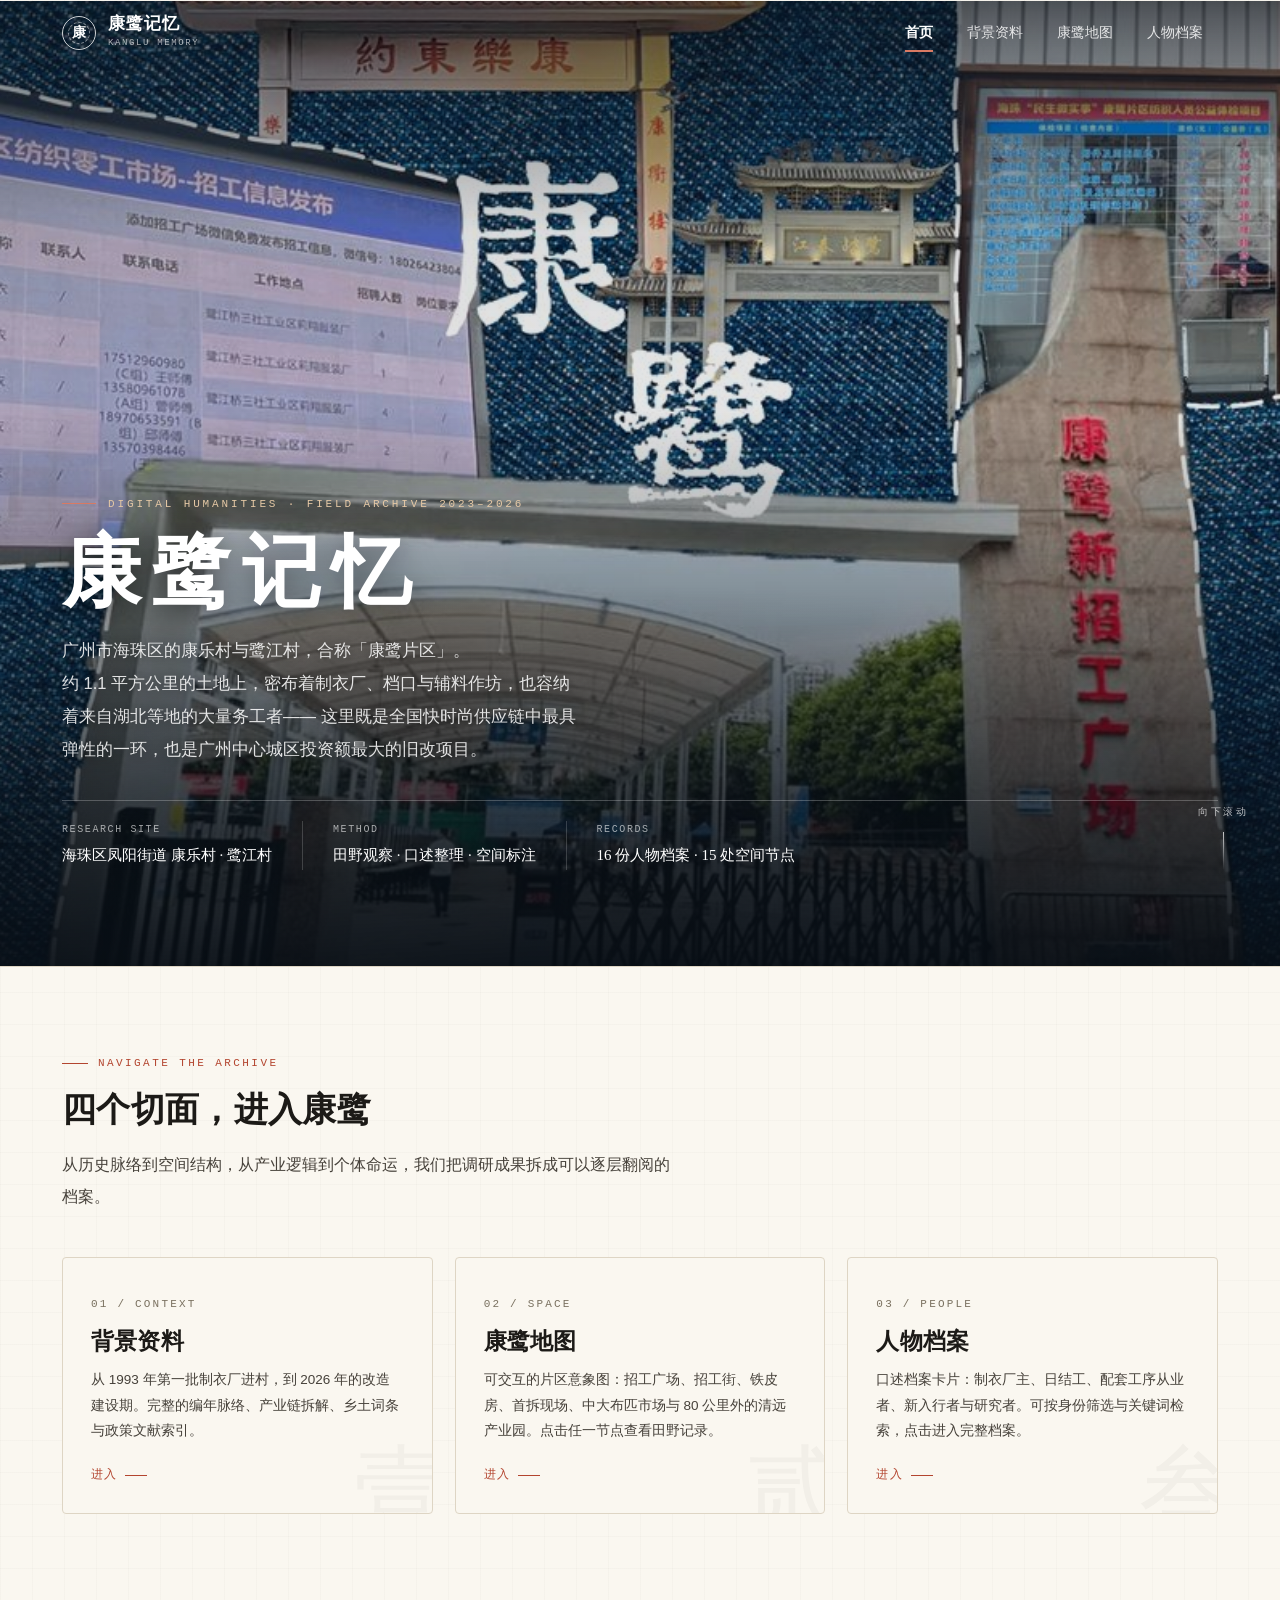
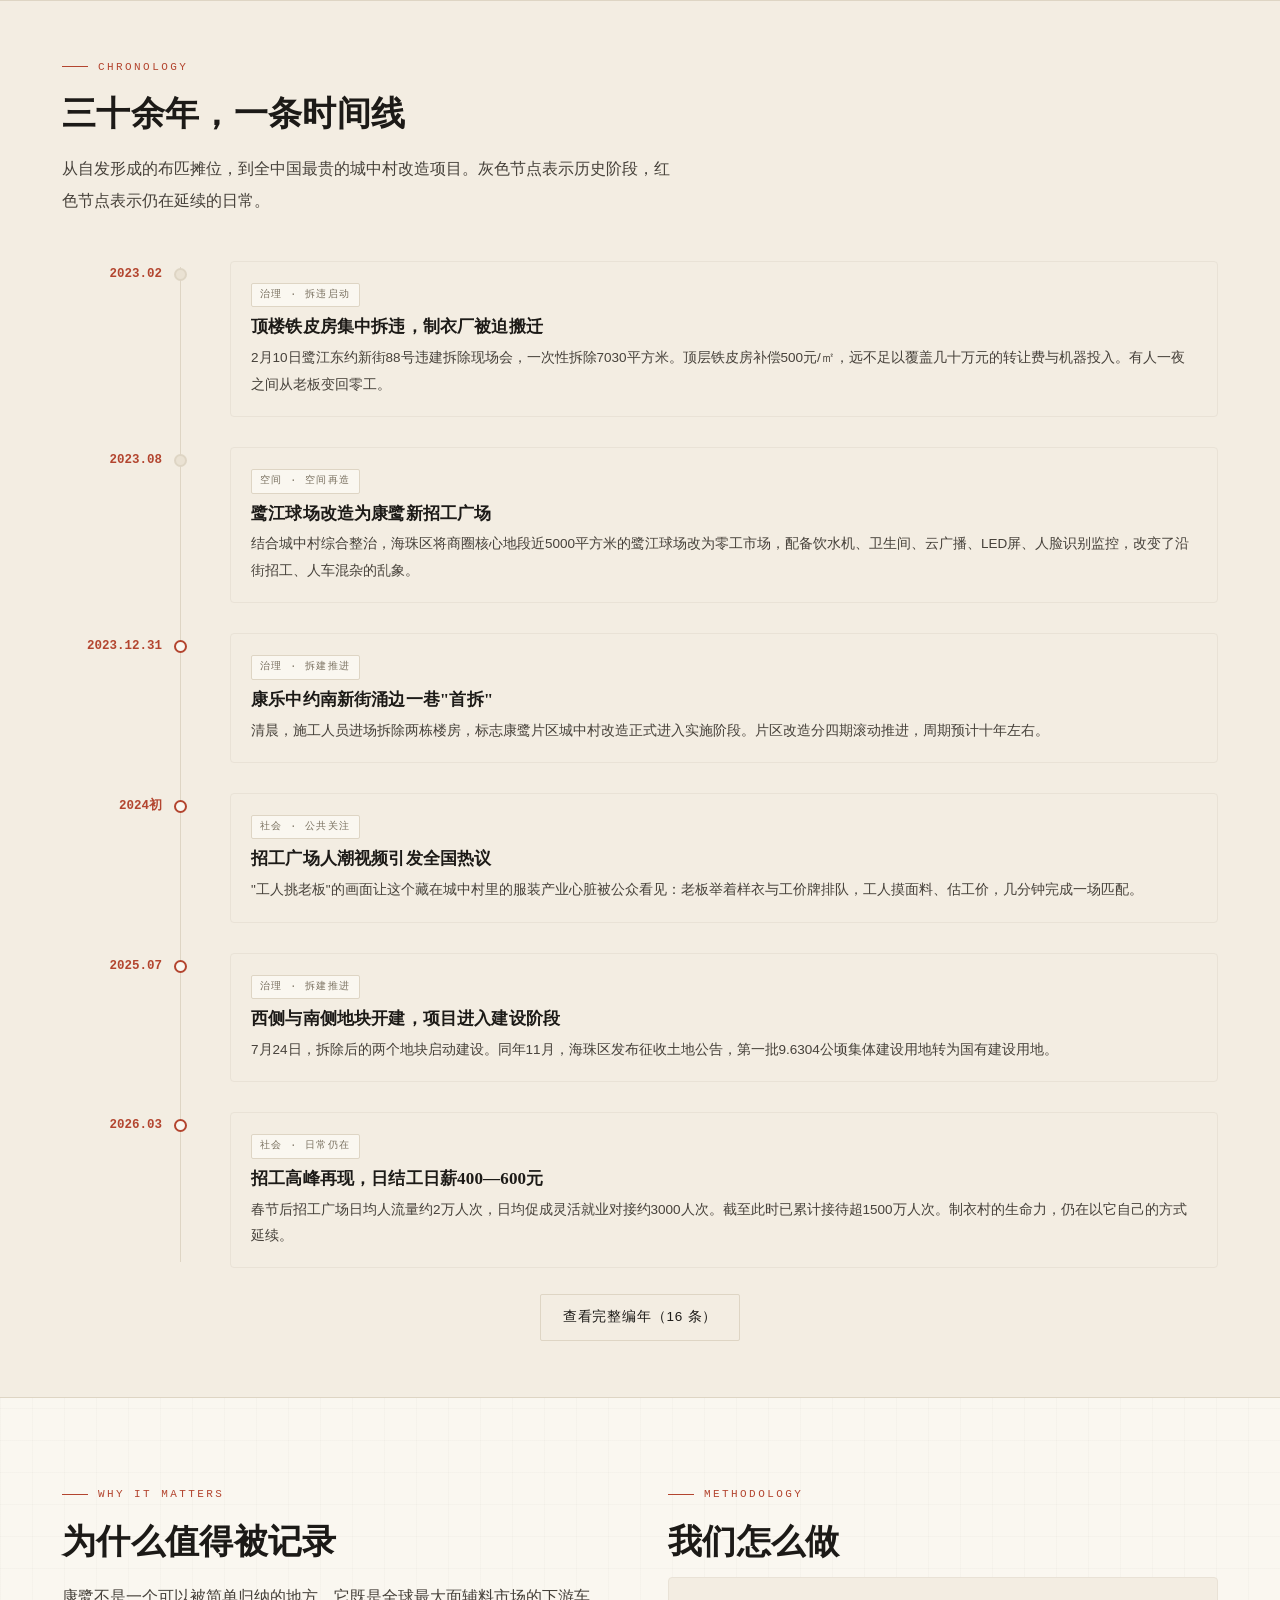
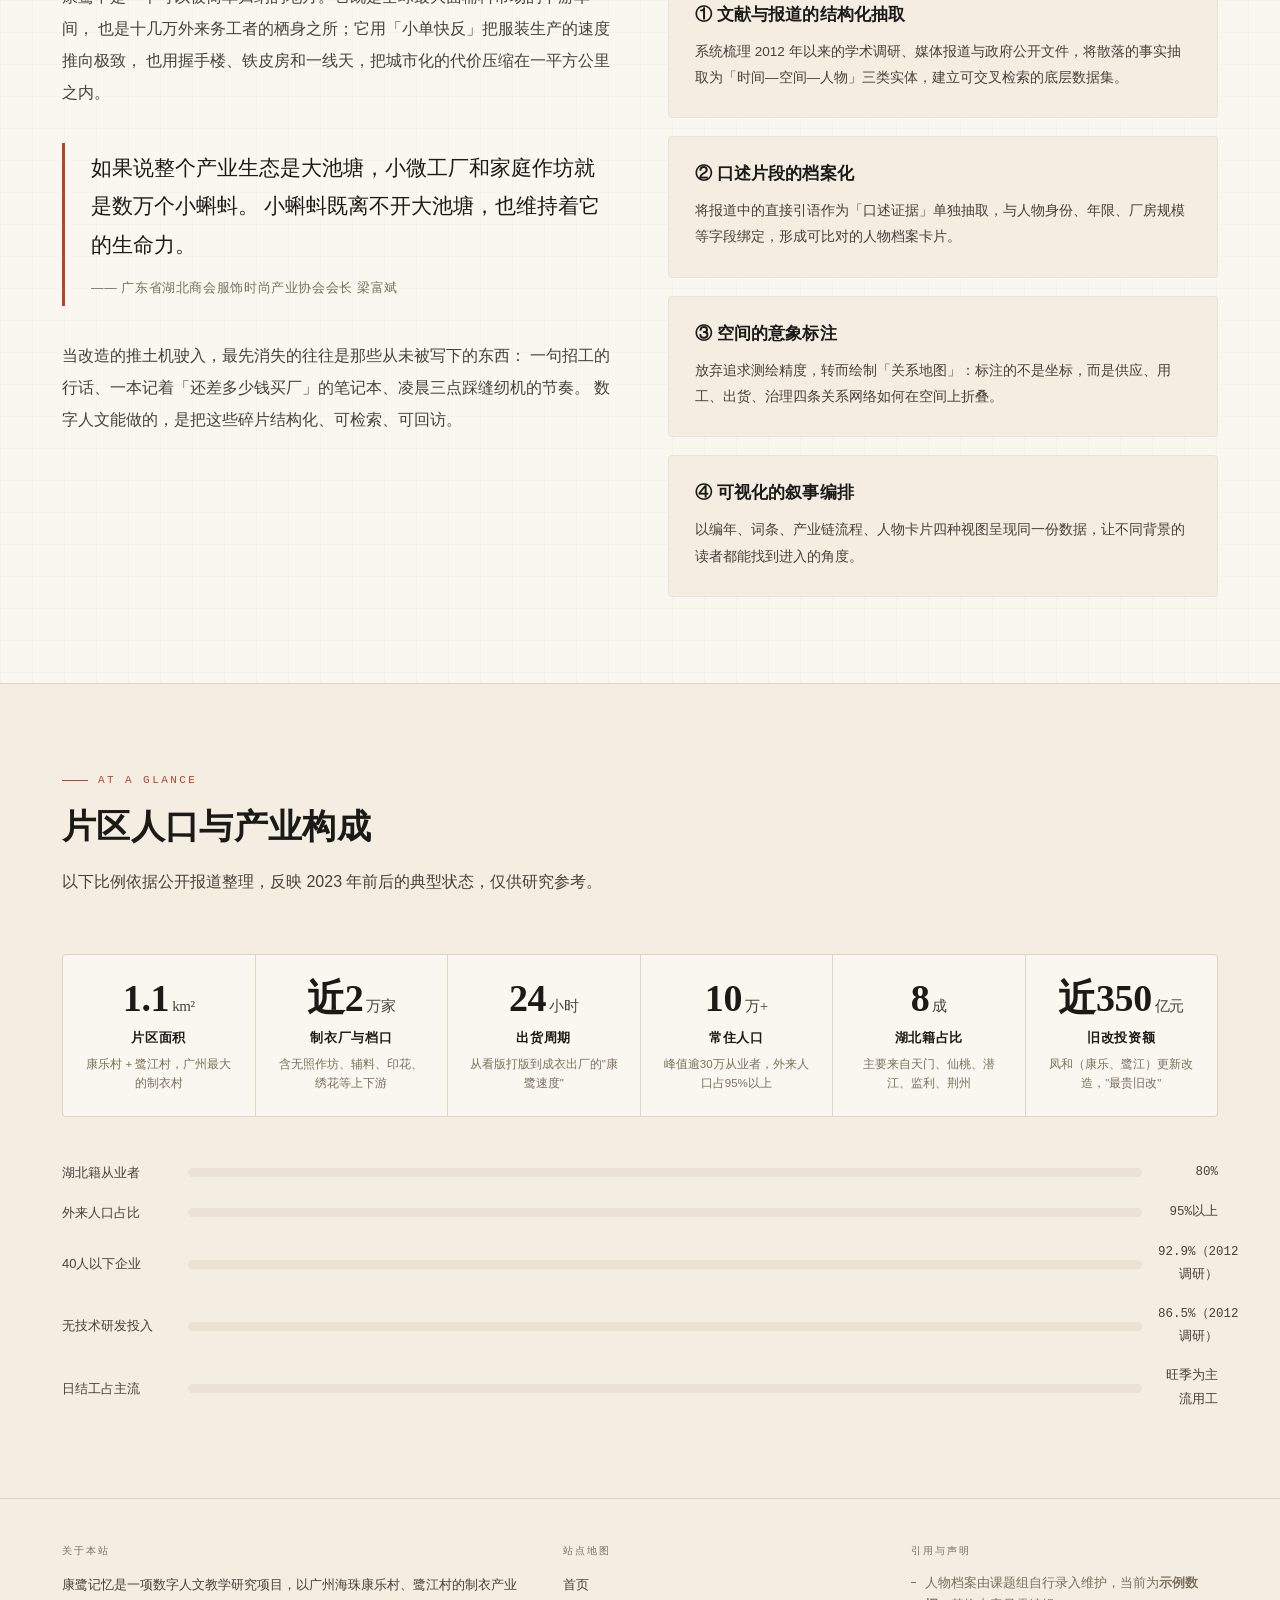
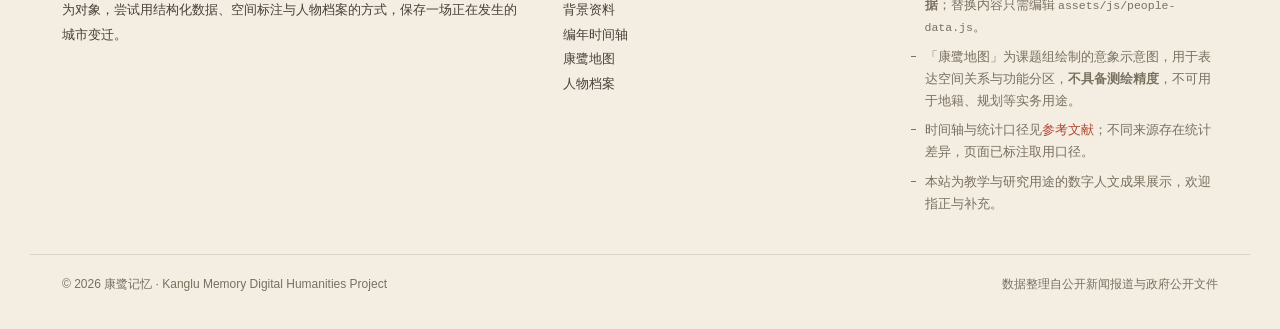
==== kanglu-dh/index.html @ 60e03ee0 "M0–M1 封面：地基改造 + 全屏实景封面 【地基】 - 新建 kanglu-dh/assets/img/：封面图两档（2560×1440 / 1280×720），4.4MB → 1.0MB / 0" ====
<!DOCTYPE html>
<html lang="zh-CN">
<head>
<meta charset="UTF-8">
<meta name="viewport" content="width=device-width, initial-scale=1">
<title>康鹭记忆 · 广州康鹭制衣村数字人文调研</title>
<meta name="description" content="康鹭记忆：以数字人文方法记录广州海珠康乐村、鹭江村制衣产业的空间、产业与人物档案。">
<link rel="stylesheet" href="assets/css/style.css">
</head>
<body data-page="home">

<!-- ============ 顶栏 ============ -->
<header class="site-head">
  <div class="head-inner">
    <a class="brand" href="index.html">
      <span class="brand-mark"><span>康</span></span>
      <span class="brand-txt">
        <b>康鹭记忆</b>
        <i>KANGLU MEMORY</i>
      </span>
    </a>
    <button class="nav-toggle" aria-label="菜单"><i></i></button>
    <nav class="nav">
      <a href="index.html" data-nav="home">首页</a>
      <a href="background.html" data-nav="background">背景资料</a>
      <a href="map.html" data-nav="map">康鹭地图</a>
      <a href="people.html" data-nav="people">人物档案</a>
    </nav>
  </div>
</header>

<!-- ============ 封面 ============ -->
<section class="cover" id="cover">
  <div class="cover-media">
    <img class="cover-img"
         src="assets/img/cover.jpg"
         srcset="assets/img/cover-sm.jpg 1280w, assets/img/cover.jpg 2560w"
         sizes="100vw" width="2560" height="1440"
         fetchpriority="high" decoding="async"
         alt="康鹭片区实景拼贴：康乐鹭江牌坊、海珠区纺织零工市场招工信息发布栏、康鹭新招工广场与益诊坊">
  </div>
  <div class="cover-veil" aria-hidden="true"></div>

  <div class="cover-inner">
    <div class="wrap">
      <p class="cover-eyebrow anim a1">Digital Humanities · Field Archive 2023–2026</p>
      <h1 class="cover-title anim a2">康鹭记忆</h1>
      <p class="cover-sub anim a3">
        广州市海珠区的康乐村与鹭江村，合称「康鹭片区」。<br>
        约 1.1 平方公里的土地上，密布着制衣厂、档口与辅料作坊，也容纳着来自湖北等地的大量务工者——
        这里既是全国快时尚供应链中最具弹性的一环，也是广州中心城区投资额最大的旧改项目。
      </p>
      <dl class="hero-meta cover-meta anim a4">
        <div><dt>Research Site</dt><dd>海珠区凤阳街道 康乐村 · 鹭江村</dd></div>
        <div><dt>Method</dt><dd>田野观察 · 口述整理 · 空间标注</dd></div>
        <div><dt>Records</dt><dd><span id="recPeople">—</span> 份人物档案 · <span id="recPoi">—</span> 处空间节点</dd></div>
      </dl>
    </div>
  </div>

  <a class="cover-hint anim a4" href="#entries"><span>向下滚动</span><i></i></a>
</section>

<!-- ============ 板块入口 ============ -->
<section id="entries">
  <div class="wrap">
    <div class="sec-head reveal">
      <p class="eyebrow">Navigate the Archive</p>
      <h2 class="h-sec">四个切面，进入康鹭</h2>
      <p class="lead">从历史脉络到空间结构，从产业逻辑到个体命运，我们把调研成果拆成可以逐层翻阅的档案。</p>
    </div>

    <div class="entries">
      <a class="entry reveal" href="background.html">
        <span class="bgmark">壹</span>
        <span class="idx">01 / CONTEXT</span>
        <h3>背景资料</h3>
        <p>从 1993 年第一批制衣厂进村，到 2026 年的改造建设期。完整的编年脉络、产业链拆解、乡土词条与政策文献索引。</p>
        <span class="arrow">进入</span>
      </a>
      <a class="entry reveal" href="map.html">
        <span class="bgmark">贰</span>
        <span class="idx">02 / SPACE</span>
        <h3>康鹭地图</h3>
        <p>可交互的片区意象图：招工广场、招工街、铁皮房、首拆现场、中大布匹市场与 80 公里外的清远产业园。点击任一节点查看田野记录。</p>
        <span class="arrow">进入</span>
      </a>
      <a class="entry reveal" href="people.html">
        <span class="bgmark">叁</span>
        <span class="idx">03 / PEOPLE</span>
        <h3>人物档案</h3>
        <p>口述档案卡片：制衣厂主、日结工、配套工序从业者、新入行者与研究者。可按身份筛选与关键词检索，点击进入完整档案。</p>
        <span class="arrow">进入</span>
      </a>
    </div>
  </div>
</section>

<!-- ============ 时间轴预览 ============ -->
<section class="tight" style="background:var(--paper-2);border-top:1px solid var(--line);border-bottom:1px solid var(--line)">
  <div class="wrap">
    <div class="sec-head reveal">
      <p class="eyebrow">Chronology</p>
      <h2 class="h-sec">三十余年，一条时间线</h2>
      <p class="lead">从自发形成的布匹摊位，到全中国最贵的城中村改造项目。灰色节点表示历史阶段，红色节点表示仍在延续的日常。</p>
    </div>
    <ul class="tl" id="tlPreview"></ul>
    <div class="tl-more"><a class="btn ghost" href="background.html#chronicle">查看完整编年（16 条）</a></div>
  </div>
</section>

<!-- ============ 引言 ============ -->
<section>
  <div class="wrap">
    <div class="two-col">
      <div class="reveal">
        <p class="eyebrow">Why It Matters</p>
        <h2 class="h-sec">为什么值得被记录</h2>
        <p class="lead">
          康鹭不是一个可以被简单归纳的地方。它既是全球最大面辅料市场的下游车间，
          也是十几万外来务工者的栖身之所；它用「小单快反」把服装生产的速度推向极致，
          也用握手楼、铁皮房和一线天，把城市化的代价压缩在一平方公里之内。
        </p>
        <blockquote class="pull">
          如果说整个产业生态是大池塘，小微工厂和家庭作坊就是数万个小蝌蚪。
          小蝌蚪既离不开大池塘，也维持着它的生命力。
          <cite>—— 广东省湖北商会服饰时尚产业协会会长 梁富斌</cite>
        </blockquote>
        <p class="lead">
          当改造的推土机驶入，最先消失的往往是那些从未被写下的东西：
          一句招工的行话、一本记着「还差多少钱买厂」的笔记本、凌晨三点踩缝纫机的节奏。
          数字人文能做的，是把这些碎片结构化、可检索、可回访。
        </p>
      </div>

      <div class="reveal">
        <p class="eyebrow">Methodology</p>
        <h2 class="h-sec">我们怎么做</h2>
        <div class="card" style="margin-bottom:18px">
          <h4>① 文献与报道的结构化抽取</h4>
          <p>系统梳理 2012 年以来的学术调研、媒体报道与政府公开文件，将散落的事实抽取为「时间—空间—人物」三类实体，建立可交叉检索的底层数据集。</p>
        </div>
        <div class="card" style="margin-bottom:18px">
          <h4>② 口述片段的档案化</h4>
          <p>将报道中的直接引语作为「口述证据」单独抽取，与人物身份、年限、厂房规模等字段绑定，形成可比对的人物档案卡片。</p>
        </div>
        <div class="card" style="margin-bottom:18px">
          <h4>③ 空间的意象标注</h4>
          <p>放弃追求测绘精度，转而绘制「关系地图」：标注的不是坐标，而是供应、用工、出货、治理四条关系网络如何在空间上折叠。</p>
        </div>
        <div class="card">
          <h4>④ 可视化的叙事编排</h4>
          <p>以编年、词条、产业链流程、人物卡片四种视图呈现同一份数据，让不同背景的读者都能找到进入的角度。</p>
        </div>
      </div>
    </div>
  </div>
</section>

<!-- ============ 数字概览 ============ -->
<section style="background:var(--paper-2);border-top:1px solid var(--line)">
  <div class="wrap">
    <div class="sec-head reveal">
      <p class="eyebrow">At a Glance</p>
      <h2 class="h-sec">片区人口与产业构成</h2>
      <p class="lead">以下比例依据公开报道整理，反映 2023 年前后的典型状态，仅供研究参考。</p>
    </div>
    <div class="stats" id="stats"></div>
    <div class="bars" id="bars"></div>
  </div>
</section>

<!-- ============ 页脚 ============ -->
<footer class="site-foot">
  <div class="wrap foot-grid">
    <div>
      <h5>关于本站</h5>
      <p>康鹭记忆是一项数字人文教学研究项目，以广州海珠康乐村、鹭江村的制衣产业为对象，尝试用结构化数据、空间标注与人物档案的方式，保存一场正在发生的城市变迁。</p>
    </div>
    <div>
      <h5>站点地图</h5>
      <ul>
        <li><a href="index.html">首页</a></li>
        <li><a href="background.html">背景资料</a></li>
        <li><a href="background.html#chronicle">编年时间轴</a></li>
        <li><a href="map.html">康鹭地图</a></li>
        <li><a href="people.html">人物档案</a></li>
      </ul>
    </div>
    <div>
      <h5>引用与声明</h5>
      <ul class="foot-notes">
        <li>人物档案由课题组自行录入维护，当前为<b>示例数据</b>；替换内容只需编辑 <code>assets/js/people-data.js</code>。</li>
        <li>「康鹭地图」为课题组绘制的意象示意图，用于表达空间关系与功能分区，<b>不具备测绘精度</b>，不可用于地籍、规划等实务用途。</li>
        <li>时间轴与统计口径见<a href="background.html#refs">参考文献</a>；不同来源存在统计差异，页面已标注取用口径。</li>
        <li>本站为教学与研究用途的数字人文成果展示，欢迎指正与补充。</li>
      </ul>
    </div>
  </div>
  <div class="foot-bot">
    <span>© 2026 康鹭记忆 · Kanglu Memory Digital Humanities Project</span>
    <span>数据整理自公开新闻报道与政府公开文件</span>
  </div>
</footer>

<script src="assets/js/data.js"></script>
<script src="assets/js/people-data.js"></script>
<script src="assets/js/main.js"></script>
<script>
  document.getElementById('recPeople').textContent = PEOPLE.length;
  document.getElementById('recPoi').textContent = POIS.length;
  renderStats('#stats');
  renderTimeline('#tlPreview', 6);

  // 人口与产业构成
  const BARS = [
    { l:'湖北籍从业者', v:80, c:'var(--red)',    t:'80%' },
    { l:'外来人口占比', v:95, c:'var(--indigo)', t:'95%以上' },
    { l:'40人以下企业', v:93, c:'var(--ochre)',  t:'92.9%（2012调研）' },
    { l:'无技术研发投入', v:87, c:'var(--plum)', t:'86.5%（2012调研）' },
    { l:'日结工占主流', v:70, c:'var(--green)',  t:'旺季为主流用工' }
  ];
  document.getElementById('bars').innerHTML = BARS.map(b => `
    <div class="bar-row reveal">
      <span class="bl">${b.l}</span>
      <span class="bar-track"><span class="bar-fill" style="background:${b.c}" data-w="${b.v}"></span></span>
      <span class="bv">${b.t}</span>
    </div>`).join('');

  // 滚动显现 / 数字滚动 / 进度条统一由 main.js 的 DOMContentLoaded 初始化，
  // 此处只负责把数据渲染进 DOM，避免重复创建 IntersectionObserver。
</script>
</body>
</html>
---- kanglu-dh/assets/css/style.css ----
/* ============================================================
   康鹭记忆 · 样式表
   主题：浅色纸感 / 织物质感 / 数字人文档案美学
   ============================================================ */

:root{
  /* 纸与墨 */
  --paper:      #faf7f0;
  --paper-2:    #f3ede2;
  --paper-3:    #eae2d3;
  --ink:        #1c1a17;
  --ink-2:      #46413a;
  --ink-3:      #79705f;
  --line:       #ded5c4;
  --line-soft:  #e9e2d6;

  /* 主色 */
  --red:        #b3452f;   /* 朱 */
  --red-soft:   #d97a63;
  --indigo:     #2f6b7d;   /* 黛 */
  --indigo-soft:#5b96a8;
  --ochre:      #b0863b;   /* 赭 */
  --green:      #4a7a5c;
  --plum:       #7a4a6b;

  --shadow-sm: 0 1px 2px rgba(28,26,23,.05), 0 2px 8px rgba(28,26,23,.04);
  --shadow-md: 0 2px 6px rgba(28,26,23,.06), 0 12px 28px rgba(28,26,23,.07);
  --shadow-lg: 0 8px 24px rgba(28,26,23,.10), 0 32px 64px rgba(28,26,23,.12);

  --serif: "Source Han Serif SC","Noto Serif SC","Songti SC","STSong","SimSun",Georgia,serif;
  --sans:  "Source Han Sans SC","Noto Sans SC","PingFang SC","Microsoft YaHei",-apple-system,"Segoe UI",sans-serif;
  --mono:  "JetBrains Mono","SFMono-Regular",Consolas,"Courier New",monospace;

  --maxw: 1220px;
  --radius: 4px;
}

*,*::before,*::after{ box-sizing:border-box; }
html{ scroll-behavior:smooth; }
body{
  margin:0;
  background:var(--paper);
  color:var(--ink);
  font-family:var(--sans);
  font-size:15px;
  line-height:1.85;
  -webkit-font-smoothing:antialiased;
  /* 纸纹：极淡的网格 */
  background-image:
    linear-gradient(rgba(28,26,23,.018) 1px, transparent 1px),
    linear-gradient(90deg, rgba(28,26,23,.018) 1px, transparent 1px);
  background-size:32px 32px;
}
img{ max-width:100%; display:block; }
a{ color:inherit; text-decoration:none; }
button{ font-family:inherit; cursor:pointer; }

::selection{ background:var(--red); color:#fff; }

/* 滚动条 */
::-webkit-scrollbar{ width:10px; height:10px; }
::-webkit-scrollbar-track{ background:var(--paper-2); }
::-webkit-scrollbar-thumb{ background:#cfc5b1; border-radius:5px; border:2px solid var(--paper-2); }
::-webkit-scrollbar-thumb:hover{ background:#b6a993; }

/* ---------- 通用排版 ---------- */
.wrap{ max-width:var(--maxw); margin:0 auto; padding:0 32px; }
.eyebrow{
  font-family:var(--mono); font-size:11px; letter-spacing:.22em; text-transform:uppercase;
  color:var(--red); display:flex; align-items:center; gap:10px; margin:0 0 14px;
}
.eyebrow::before{ content:""; width:26px; height:1px; background:var(--red); }
h1,h2,h3,h4{ font-family:var(--serif); font-weight:700; margin:0; line-height:1.35; letter-spacing:.01em; }
.h-sec{ font-size:34px; margin:0 0 12px; }
.h-sub{ font-size:19px; font-family:var(--serif); color:var(--ink-2); font-weight:400; }
.lead{ font-size:16px; color:var(--ink-2); line-height:2; max-width:70ch; }
.muted{ color:var(--ink-3); }
.small{ font-size:13px; }
.mono{ font-family:var(--mono); }
.divider{ height:1px; background:var(--line); border:0; margin:0; }

section{ padding:86px 0; }
section.tight{ padding:56px 0; }
.sec-head{ margin-bottom:44px; max-width:760px; }

/* ---------- 顶栏 ---------- */
.site-head{
  position:sticky; top:0; z-index:100;
  background:rgba(250,247,240,.86);
  backdrop-filter:saturate(160%) blur(10px);
  border-bottom:1px solid var(--line);
}
.head-inner{
  max-width:var(--maxw); margin:0 auto; padding:0 32px;
  height:66px; display:flex; align-items:center; gap:26px;
}
.brand{ display:flex; align-items:center; gap:12px; flex-shrink:0; }
.brand-mark{
  width:34px; height:34px; flex-shrink:0;
  border:1.5px solid var(--ink); border-radius:50%;
  display:grid; place-items:center; position:relative;
  background:var(--paper);
}
.brand-mark::before{
  content:""; position:absolute; inset:5px; border-radius:50%;
  border:1px dashed var(--red);
}
.brand-mark span{ font-family:var(--serif); font-size:14px; font-weight:700; color:var(--red); }
.brand-txt b{ display:block; font-family:var(--serif); font-size:17px; letter-spacing:.06em; line-height:1.2; }
.brand-txt i{ display:block; font-style:normal; font-family:var(--mono); font-size:9px; letter-spacing:.18em; color:var(--ink-3); }

.nav{ display:flex; gap:4px; margin-left:auto; }
.nav a{
  padding:8px 15px; font-size:14px; color:var(--ink-2); border-radius:3px;
  position:relative; transition:.18s; white-space:nowrap;
}
.nav a:hover{ color:var(--ink); background:var(--paper-2); }
.nav a.on{ color:var(--red); font-weight:600; }
.nav a.on::after{
  content:""; position:absolute; left:15px; right:15px; bottom:2px; height:2px; background:var(--red);
}
.nav-toggle{ display:none; margin-left:auto; }

/* ---------- Hero ---------- */
.hero{
  position:relative; overflow:hidden;
  padding:96px 0 80px;
  border-bottom:1px solid var(--line);
  background:
    radial-gradient(1200px 420px at 78% -8%, rgba(179,69,47,.07), transparent 62%),
    radial-gradient(900px 400px at 12% 106%, rgba(47,107,125,.07), transparent 60%);
}
/* 缝纫线装饰 */
.hero::after{
  content:""; position:absolute; inset:0; pointer-events:none; opacity:.5;
  background-image:repeating-linear-gradient(45deg, transparent 0 13px, rgba(28,26,23,.035) 13px 14px);
}
.hero-grid{ display:grid; grid-template-columns:1.25fr .95fr; gap:64px; align-items:start; position:relative; z-index:2; }
.hero h1{
  font-size:60px; letter-spacing:.04em; line-height:1.15; margin:6px 0 22px;
}
.hero h1 em{ font-style:normal; color:var(--red); }
.hero .lead{ font-size:16.5px; }
.hero-meta{
  display:flex; flex-wrap:wrap; gap:0; margin:34px 0 0; border-top:1px solid var(--line); padding-top:20px;
}
.hero-meta div{ padding-right:30px; margin-right:30px; border-right:1px solid var(--line); }
.hero-meta div:last-child{ border:0; margin:0; padding:0; }
.hero-meta dt{ font-family:var(--mono); font-size:10px; letter-spacing:.16em; color:var(--ink-3); text-transform:uppercase; }
.hero-meta dd{ margin:3px 0 0; font-family:var(--serif); font-size:15px; }

.hero-card{
  background:var(--paper); border:1px solid var(--line); border-radius:var(--radius);
  padding:26px 26px 22px; box-shadow:var(--shadow-md); position:relative;
}
.hero-card::before{
  content:""; position:absolute; top:-1px; left:26px; right:26px; height:3px;
  background:linear-gradient(90deg,var(--red),var(--ochre),var(--indigo));
}
.hero-card h4{ font-size:15px; margin-bottom:14px; letter-spacing:.06em; }
.hero-card ol{ margin:0; padding-left:0; list-style:none; counter-reset:c; }
.hero-card li{
  counter-increment:c; position:relative; padding:11px 0 11px 34px;
  border-top:1px dashed var(--line); font-size:13.5px; color:var(--ink-2); line-height:1.75;
}
.hero-card li:first-child{ border-top:0; }
.hero-card li::before{
  content:counter(c,decimal-leading-zero); position:absolute; left:0; top:12px;
  font-family:var(--mono); font-size:11px; color:var(--red); font-weight:600;
}

/* ---------- 统计数字 ---------- */
.stats{
  display:grid; grid-template-columns:repeat(6,1fr); gap:1px;
  background:var(--line); border:1px solid var(--line); border-radius:var(--radius); overflow:hidden;
  margin-top:56px;
}
.stat{ background:var(--paper); padding:24px 18px; text-align:center; transition:.25s; }
.stat:hover{ background:var(--paper-2); }
.stat .v{ font-family:var(--serif); font-size:38px; line-height:1; font-weight:700; letter-spacing:-.01em; }
.stat .v .u{ font-size:15px; margin-left:3px; color:var(--ink-2); font-weight:400; }
.stat .l{ margin-top:9px; font-size:13px; font-weight:600; letter-spacing:.05em; }
.stat .d{ margin-top:5px; font-size:11.5px; color:var(--ink-3); line-height:1.6; }

/* ---------- 板块入口 ---------- */
.entries{ display:grid; grid-template-columns:repeat(3,1fr); gap:22px; }
.entry{
  display:block; background:var(--paper); border:1px solid var(--line); border-radius:var(--radius);
  padding:30px 28px 26px; position:relative; overflow:hidden; transition:.28s;
}
.entry:hover{ transform:translateY(-4px); box-shadow:var(--shadow-md); border-color:#c9bda6; }
.entry .idx{ font-family:var(--mono); font-size:11px; letter-spacing:.2em; color:var(--ink-3); }
.entry h3{ font-size:23px; margin:10px 0 10px; }
.entry p{ margin:0; font-size:13.5px; color:var(--ink-2); line-height:1.9; }
.entry .arrow{
  margin-top:20px; font-family:var(--mono); font-size:12px; color:var(--red);
  display:inline-flex; align-items:center; gap:8px; letter-spacing:.1em;
}
.entry .arrow::after{ content:""; width:22px; height:1px; background:var(--red); transition:.28s; }
.entry:hover .arrow::after{ width:44px; }
.entry .bgmark{
  position:absolute; right:-18px; bottom:-26px; font-family:var(--serif); font-size:96px;
  color:rgba(28,26,23,.035); line-height:1; pointer-events:none;
}

/* ---------- 时间轴 ---------- */
.tl{ position:relative; padding-left:0; margin:0; list-style:none; }
.tl::before{ content:""; position:absolute; left:118px; top:6px; bottom:6px; width:1px; background:var(--line); }
.tl-item{ position:relative; padding:0 0 30px 168px; }
.tl-item:last-child{ padding-bottom:0; }
.tl-year{
  position:absolute; left:0; top:0; width:100px; text-align:right;
  font-family:var(--mono); font-size:12.5px; color:var(--red); font-weight:600; padding-top:2px;
}
.tl-dot{
  position:absolute; left:112px; top:7px; width:13px; height:13px; border-radius:50%;
  background:var(--paper); border:2px solid var(--red); z-index:2;
}
.tl-item.ghost .tl-dot{ border-color:var(--line); background:var(--paper-3); }
.tl-body{ background:var(--paper-2); border:1px solid var(--line-soft); border-radius:var(--radius); padding:16px 20px 18px; }
.tl-body h4{ font-size:17px; margin-bottom:6px; }
.tl-body p{ margin:0; font-size:13.5px; color:var(--ink-2); line-height:1.95; }
.tl-tag{
  display:inline-block; margin-bottom:9px; font-family:var(--mono); font-size:10px; letter-spacing:.14em;
  padding:2px 8px; border:1px solid var(--line); border-radius:2px; color:var(--ink-3); background:var(--paper);
}
.tl-more{ margin-top:26px; text-align:center; }

/* ---------- 按钮 ---------- */
.btn{
  display:inline-flex; align-items:center; gap:9px; padding:10px 22px;
  border:1px solid var(--ink); background:var(--ink); color:var(--paper);
  font-size:13.5px; letter-spacing:.06em; border-radius:2px; transition:.2s;
}
.btn:hover{ background:var(--red); border-color:var(--red); }
.btn.ghost{ background:transparent; color:var(--ink); border-color:var(--line); }
.btn.ghost:hover{ background:var(--paper-2); color:var(--ink); border-color:var(--ink-2); }

/* ---------- 引言块 ---------- */
.pull{
  border-left:3px solid var(--red); padding:6px 0 6px 26px; margin:34px 0;
  font-family:var(--serif); font-size:21px; line-height:1.85; color:var(--ink);
}
.pull cite{ display:block; margin-top:12px; font-family:var(--sans); font-size:12.5px; font-style:normal; color:var(--ink-3); letter-spacing:.05em; }

/* ---------- 页脚 ---------- */
.site-foot{ border-top:1px solid var(--line); background:var(--paper-2); padding:44px 0 34px; margin-top:0; }
.foot-grid{ display:grid; grid-template-columns:1.5fr 1fr 1fr; gap:40px; }
.foot-grid h5{ font-family:var(--mono); font-size:10px; letter-spacing:.2em; color:var(--ink-3); text-transform:uppercase; margin:0 0 12px; font-weight:500; }
.foot-grid p,.foot-grid li{ font-size:13px; color:var(--ink-2); line-height:1.9; margin:0; }
.foot-grid ul{ list-style:none; padding:0; margin:0; }
.foot-bot{
  max-width:var(--maxw); margin:30px auto 0; padding:18px 32px 0; border-top:1px solid var(--line);
  display:flex; justify-content:space-between; gap:20px; flex-wrap:wrap;
  font-size:12px; color:var(--ink-3);
}

/* ============================================================
   背景资料页
   ============================================================ */
.page-banner{
  padding:64px 0 52px; border-bottom:1px solid var(--line);
  background:
    radial-gradient(700px 300px at 85% 0%, rgba(47,107,125,.08), transparent 60%),
    radial-gradient(600px 260px at 6% 100%, rgba(179,69,47,.06), transparent 60%);
}
.page-banner h1{ font-size:46px; margin:8px 0 14px; letter-spacing:.03em; }
.crumb{ font-family:var(--mono); font-size:11px; letter-spacing:.16em; color:var(--ink-3); }
.crumb a:hover{ color:var(--red); }

.two-col{ display:grid; grid-template-columns:1fr 1fr; gap:56px; align-items:start; }
.three-col{ display:grid; grid-template-columns:repeat(3,1fr); gap:24px; }

.card{ background:var(--paper-2); border:1px solid var(--line-soft); border-radius:var(--radius); padding:26px; }
.card h4{ font-size:17px; margin-bottom:12px; }
.card p{ margin:0 0 10px; font-size:13.5px; color:var(--ink-2); line-height:1.95; }
.card p:last-child{ margin-bottom:0; }

/* 产业链 */
.chain{ display:grid; grid-template-columns:repeat(6,1fr); gap:0; margin-top:8px; }
.chain-step{ position:relative; padding:0 14px; text-align:left; }
.chain-step:not(:last-child)::after{
  content:""; position:absolute; right:0; top:26px; width:14px; height:1px; background:var(--line);
  background-image:linear-gradient(90deg,var(--line) 0 5px, transparent 5px 9px, var(--line) 9px 14px);
}
.chain-ic{
  width:52px; height:52px; border:1px solid var(--line); border-radius:50%; background:var(--paper);
  display:grid; place-items:center; margin-bottom:14px;
}
.chain-ic svg{ width:24px; height:24px; stroke:var(--red); fill:none; stroke-width:1.4; }
.chain-step h5{ font-family:var(--serif); font-size:16px; margin:0 0 4px; }
.chain-time{ font-family:var(--mono); font-size:10.5px; color:var(--indigo); letter-spacing:.1em; display:block; margin-bottom:8px; }
.chain-step p{ margin:0; font-size:12.5px; color:var(--ink-2); line-height:1.85; }

/* 词条 */
.gloss{ display:grid; grid-template-columns:repeat(2,1fr); gap:1px; background:var(--line); border:1px solid var(--line); border-radius:var(--radius); overflow:hidden; }
.gloss-item{ background:var(--paper); padding:22px 24px; transition:.2s; }
.gloss-item:hover{ background:var(--paper-2); }
.gloss-item dt{ font-family:var(--serif); font-size:17px; font-weight:700; margin-bottom:8px; }
.gloss-item dt span{ display:inline-block; width:8px; height:8px; background:var(--ochre); margin-right:9px; transform:translateY(-2px); }
.gloss-item dd{ margin:0; font-size:13px; color:var(--ink-2); line-height:1.95; }

/* 数据条 */
.bars{ display:flex; flex-direction:column; gap:16px; }
.bar-row{ display:grid; grid-template-columns:110px 1fr 60px; align-items:center; gap:16px; }
.bar-row .bl{ font-size:13px; color:var(--ink-2); }
.bar-track{ height:9px; background:var(--paper-3); border-radius:5px; overflow:hidden; }
.bar-fill{ height:100%; border-radius:5px; width:0; transition:width 1.1s cubic-bezier(.2,.7,.3,1); }
.bar-row .bv{ font-family:var(--mono); font-size:12.5px; color:var(--ink-2); text-align:right; }

/* 参考文献 */
.refs{ list-style:none; padding:0; margin:0; border-top:1px solid var(--line); }
.refs li{
  display:grid; grid-template-columns:170px 1fr; gap:20px; padding:14px 0;
  border-bottom:1px solid var(--line-soft); font-size:13.5px; color:var(--ink-2);
}
.refs li b{ font-family:var(--serif); font-weight:700; color:var(--ink); }

/* ============================================================
   地图页
   ============================================================ */
.map-layout{ display:grid; grid-template-columns:1fr 340px; gap:26px; align-items:start; }
.map-stage{
  background:var(--paper-2); border:1px solid var(--line); border-radius:var(--radius);
  padding:14px; position:relative; box-shadow:var(--shadow-sm);
}
.map-stage svg{ width:100%; height:auto; display:block; background:var(--paper); border-radius:2px; }

.map-tools{ display:flex; flex-wrap:wrap; gap:8px; align-items:center; margin-bottom:14px; }
.chip{
  padding:5px 13px; font-size:12.5px; border:1px solid var(--line); border-radius:20px;
  background:var(--paper); color:var(--ink-2); transition:.18s; display:inline-flex; align-items:center; gap:7px;
}
.chip:hover{ border-color:var(--ink-3); }
.chip.on{ background:var(--ink); color:var(--paper); border-color:var(--ink); }
.chip .swatch{ width:9px; height:9px; border-radius:50%; }
.map-note{ font-family:var(--mono); font-size:10.5px; letter-spacing:.1em; color:var(--ink-3); margin-left:auto; }

/* SVG 地图元素 */
.mp-region{ cursor:pointer; transition:.25s; }
.mp-region:hover{ filter:brightness(.96); }
.mp-poi{ cursor:pointer; }
.mp-poi circle.dot{ transition:.22s; }
.mp-poi:hover circle.dot{ stroke-width:3; }
.mp-poi text{ font-family:var(--sans); font-size:12.5px; fill:var(--ink); pointer-events:none; }
.mp-poi text.sm{ font-size:10.5px; fill:var(--ink-3); }
.mp-poi.active circle.dot{ stroke-width:4; }
.mp-link{ stroke:var(--ink-3); stroke-width:1; fill:none; opacity:.5; }
.mp-link.dashed{ stroke-dasharray:5 5; opacity:.4; }
.mp-grain{ fill:rgba(28,26,23,.028); }

/* 详情面板 */
.map-panel{ background:var(--paper-2); border:1px solid var(--line); border-radius:var(--radius); padding:24px; position:sticky; top:86px; }
.map-panel .ph{ font-family:var(--mono); font-size:10px; letter-spacing:.2em; color:var(--ink-3); text-transform:uppercase; margin-bottom:12px; }
.map-panel h3{ font-size:24px; margin-bottom:4px; }
.map-panel .psum{ font-size:13.5px; color:var(--ink-2); margin:10px 0 16px; line-height:1.9; }
.map-panel .pdetail{ font-size:13.5px; color:var(--ink-2); line-height:2; }
.fact-list{ list-style:none; padding:0; margin:16px 0 0; border-top:1px solid var(--line); }
.fact-list li{ display:flex; justify-content:space-between; gap:14px; padding:9px 0; border-bottom:1px dashed var(--line); font-size:12.5px; }
.fact-list .k{ color:var(--ink-3); }
.fact-list .v{ font-weight:600; text-align:right; }

.legend{ display:flex; flex-wrap:wrap; gap:14px 22px; margin-top:14px; padding-top:14px; border-top:1px solid var(--line-soft); }
.legend span{ display:inline-flex; align-items:center; gap:7px; font-size:12px; color:var(--ink-2); }
.legend i{ width:11px; height:11px; border-radius:50%; display:inline-block; }

/* ============================================================
   人物档案页
   ============================================================ */
.filter-bar{ display:flex; flex-wrap:wrap; gap:10px; align-items:center; padding:16px 20px; background:var(--paper-2); border:1px solid var(--line); border-radius:var(--radius); margin-bottom:28px; }
.filter-bar .fl{ font-family:var(--mono); font-size:10.5px; letter-spacing:.16em; color:var(--ink-3); text-transform:uppercase; margin-right:4px; }
.search-box{ margin-left:auto; position:relative; }
.search-box input{
  border:1px solid var(--line); background:var(--paper); border-radius:2px;
  padding:8px 12px 8px 32px; font-size:13px; font-family:inherit; width:210px; color:var(--ink);
}
.search-box input:focus{ outline:none; border-color:var(--ink-3); }
.search-box svg{ position:absolute; left:10px; top:50%; transform:translateY(-50%); width:14px; height:14px; stroke:var(--ink-3); fill:none; stroke-width:1.6; }

.people-grid{ display:grid; grid-template-columns:repeat(3,1fr); gap:22px; }
.pcard{
  background:var(--paper); border:1px solid var(--line); border-radius:var(--radius);
  overflow:hidden; cursor:pointer; transition:.26s; display:flex; flex-direction:column;
  position:relative;
}
.pcard:hover{ transform:translateY(-5px); box-shadow:var(--shadow-md); border-color:#c9bda6; }
.pcard .top{ display:flex; gap:16px; padding:22px 22px 0; }
.avatar{
  width:60px; height:60px; flex-shrink:0; border-radius:50%; display:grid; place-items:center;
  font-family:var(--serif); font-size:24px; color:#fff; position:relative;
}
.avatar::after{
  content:""; position:absolute; inset:-5px; border-radius:50%; border:1px dashed currentColor; opacity:.35;
}
.pcard .who{ min-width:0; }
.pcard .who h3{ font-size:20px; margin:2px 0 6px; display:flex; align-items:baseline; gap:8px; }
.pcard .who h3 small{ font-family:var(--sans); font-size:11.5px; font-weight:400; color:var(--ink-3); }
.pcard .tagline{ font-size:12px; color:var(--ink-3); font-family:var(--mono); letter-spacing:.06em; }
.pcard .quote{
  padding:16px 22px 0; font-family:var(--serif); font-size:15px; line-height:1.9; color:var(--ink);
  flex:1; position:relative;
}
.pcard .quote::before{ content:"「"; color:var(--red); opacity:.4; }
.pcard .quote::after{ content:"」"; color:var(--red); opacity:.4; }
.pcard .tags{ display:flex; flex-wrap:wrap; gap:6px; padding:16px 22px 18px; }
.pcard .tags span{
  font-size:11px; padding:2px 9px; border:1px solid var(--line); border-radius:2px;
  color:var(--ink-3); background:var(--paper-2);
}
.pcard .bar{ height:3px; }
.pcard .foot{
  display:flex; justify-content:space-between; align-items:center;
  padding:11px 22px; border-top:1px solid var(--line-soft); font-family:var(--mono); font-size:10.5px;
  color:var(--ink-3); letter-spacing:.08em; background:var(--paper-2);
}
.pcard .foot .read{ color:var(--red); }
.empty{ grid-column:1/-1; text-align:center; padding:60px 0; color:var(--ink-3); font-size:14px; }

/* 编辑提示条 */
.notice-tip{
  display:flex; gap:14px; align-items:flex-start; margin-bottom:24px;
  padding:14px 18px; border:1px dashed #d3b96a; border-radius:var(--radius);
  background:rgba(176,134,59,.07); font-size:13px; color:var(--ink-2); line-height:1.9;
}
.notice-tip b{ color:#8a6524; }
.notice-tip code{
  font-family:var(--mono); font-size:12px; background:var(--paper-2);
  border:1px solid var(--line); border-radius:2px; padding:1px 6px;
}

/* 编辑指引 */
.guide{ border:1px solid var(--line); border-radius:var(--radius); background:var(--paper); overflow:hidden; }
.guide summary{
  padding:16px 22px; cursor:pointer; font-family:var(--serif); font-size:16px; font-weight:700;
  list-style:none; display:flex; align-items:center; gap:10px;
}
.guide summary::-webkit-details-marker{ display:none; }
.guide summary::before{ content:"+"; color:var(--red); font-family:var(--mono); font-size:16px; }
.guide[open] summary::before{ content:"−"; }
.guide summary:hover{ background:var(--paper-2); }
.guide .gbody{ padding:0 22px 22px; border-top:1px solid var(--line-soft); }
.guide pre{
  background:var(--paper-2); border:1px solid var(--line); border-radius:2px;
  padding:14px 16px; overflow:auto; font-family:var(--mono); font-size:12px; line-height:1.85; color:var(--ink-2);
}
.guide ol,.guide ul{ padding-left:20px; }
.guide li{ font-size:13.5px; color:var(--ink-2); line-height:1.95; }
.guide code{
  font-family:var(--mono); font-size:12px; background:var(--paper-2);
  border:1px solid var(--line); border-radius:2px; padding:1px 6px; color:var(--ink-2);
}
.guide pre code{ border:0; background:transparent; padding:0; font-size:12px; }

/* 弹窗 */
.modal{ position:fixed; inset:0; z-index:200; display:none; }
.modal.open{ display:block; }
.modal-bd{ position:absolute; inset:0; background:rgba(28,26,23,.42); backdrop-filter:blur(3px); animation:fade .25s; }
@keyframes fade{ from{opacity:0} to{opacity:1} }
.modal-box{
  position:relative; z-index:2; max-width:720px; margin:7vh auto; background:var(--paper);
  border-radius:var(--radius); box-shadow:var(--shadow-lg); max-height:86vh; overflow:auto;
  animation:rise .32s cubic-bezier(.2,.7,.3,1);
}
@keyframes rise{ from{opacity:0;transform:translateY(24px)} to{opacity:1;transform:none} }
.modal-hd{ padding:32px 36px 22px; border-bottom:1px solid var(--line); position:relative; }
.modal-hd .close{
  position:absolute; right:20px; top:20px; width:32px; height:32px; border:1px solid var(--line);
  background:var(--paper); border-radius:50%; display:grid; place-items:center; font-size:17px; color:var(--ink-3);
  transition:.18s; line-height:1;
}
.modal-hd .close:hover{ background:var(--ink); color:var(--paper); border-color:var(--ink); }
.modal-hd .mavatar{ display:flex; gap:18px; align-items:center; }
.modal-hd h2{ font-size:30px; margin:0; }
.modal-hd .msub{ font-family:var(--mono); font-size:12px; color:var(--ink-3); letter-spacing:.08em; margin-top:6px; }
.modal-ct{ padding:26px 36px 32px; }
.modal-ct h5{ font-family:var(--mono); font-size:10px; letter-spacing:.2em; color:var(--ink-3); text-transform:uppercase; margin:0 0 10px; font-weight:500; }
.modal-ct .story{ font-size:14.5px; line-height:2.1; color:var(--ink-2); margin:0 0 24px; }
.meta-grid{ display:grid; grid-template-columns:repeat(3,1fr); gap:1px; background:var(--line); border:1px solid var(--line); border-radius:var(--radius); overflow:hidden; margin-bottom:24px; }
.meta-grid div{ background:var(--paper); padding:14px 16px; }
.meta-grid .k{ font-size:11px; color:var(--ink-3); margin-bottom:4px; }
.meta-grid .v{ font-family:var(--serif); font-size:15px; font-weight:700; }
.src{ font-size:12px; color:var(--ink-3); line-height:1.9; border-top:1px solid var(--line-soft); padding-top:14px; }

/* ---------- 动效 ---------- */
.reveal{ opacity:0; transform:translateY(18px); transition:opacity .7s ease, transform .7s cubic-bezier(.2,.7,.3,1); }
.reveal.in{ opacity:1; transform:none; }

/* ---------- 页内导航 ---------- */
.subnav{ display:flex; gap:0; border:1px solid var(--line); border-radius:var(--radius); overflow:hidden; background:var(--paper); }
.subnav a{ flex:1; text-align:center; padding:11px 8px; font-size:13px; color:var(--ink-2); border-right:1px solid var(--line); transition:.18s; }
.subnav a:last-child{ border-right:0; }
.subnav a:hover{ background:var(--paper-2); color:var(--ink); }

/* ---------- 响应式 ---------- */
@media (max-width:1080px){
  .hero-grid{ grid-template-columns:1fr; gap:38px; }
  .hero h1{ font-size:46px; }
  .stats{ grid-template-columns:repeat(3,1fr); }
  .entries{ grid-template-columns:1fr 1fr; }
  .map-layout{ grid-template-columns:1fr; }
  .map-panel{ position:static; }
  .people-grid{ grid-template-columns:1fr 1fr; }
  .chain{ grid-template-columns:repeat(3,1fr); gap:26px 0; }
  .chain-step:not(:last-child)::after{ display:none; }
  .foot-grid{ grid-template-columns:1fr 1fr; }
}
@media (max-width:760px){
  .wrap,.head-inner,.foot-bot{ padding-left:18px; padding-right:18px; }
  .nav{
    display:none; position:absolute; top:66px; left:0; right:0; flex-direction:column;
    background:var(--paper); border-bottom:1px solid var(--line); padding:8px; gap:2px;
    box-shadow:var(--shadow-md);
  }
  .nav.open{ display:flex; }
  .nav a.on::after{ display:none; }
  .nav-toggle{
    display:grid; place-items:center; width:36px; height:36px; border:1px solid var(--line);
    background:var(--paper); border-radius:3px;
  }
  .nav-toggle i{ display:block; width:16px; height:1.5px; background:var(--ink); position:relative; }
  .nav-toggle i::before,.nav-toggle i::after{ content:""; position:absolute; left:0; width:16px; height:1.5px; background:var(--ink); }
  .nav-toggle i::before{ top:-5px; } .nav-toggle i::after{ top:5px; }
  section{ padding:56px 0; }
  .hero{ padding:56px 0 48px; }
  .hero h1{ font-size:34px; }
  .page-banner h1{ font-size:32px; }
  .h-sec{ font-size:26px; }
  .stats{ grid-template-columns:repeat(2,1fr); }
  .entries,.people-grid,.three-col,.two-col,.gloss{ grid-template-columns:1fr; gap:18px; }
  .chain{ grid-template-columns:1fr 1fr; }
  .foot-grid{ grid-template-columns:1fr; gap:24px; }
  .refs li{ grid-template-columns:1fr; gap:4px; }
  .tl::before{ left:5px; }
  .tl-item{ padding-left:34px; }
  .tl-year{ position:static; width:auto; text-align:left; margin-bottom:6px; }
  .tl-dot{ left:0; top:6px; }
  .modal-box{ margin:0; max-height:100vh; height:100vh; border-radius:0; }
  .modal-hd,.modal-ct{ padding-left:20px; padding-right:20px; }
  .meta-grid{ grid-template-columns:1fr; }
  .search-box{ margin-left:0; width:100%; }
  .search-box input{ width:100%; }
}

/* ============================================================
   封面 Cover
   ------------------------------------------------------------
   全屏实景封面：图片缓慢推进入场 + 文案分层浮现 + 滚动视差。
   顶栏在封面之上时转为透明（.head-clear），滚过封面后恢复纸感实底。
   ============================================================ */
.site-head{ transition:background .35s ease, border-color .35s ease, backdrop-filter .35s ease; }

.cover{
  position:relative; padding:0; overflow:hidden;
  /* 顶栏是 sticky 占位 66px，用负边距让封面铺到页面最顶端、顶栏浮在图上 */
  margin-top:-66px;
  min-height:calc(100vh + 66px);
  min-height:calc(100svh + 66px);
  display:flex; align-items:flex-end;
  background:#0c151f;
  border-bottom:1px solid var(--line);
}
/* 视差容器：上下各留 10% 余量，位移时不会露出底边 */
.cover-media{ position:absolute; inset:-10% 0; z-index:0; will-change:transform; }
.cover-img{
  width:100%; height:100%; object-fit:cover; object-position:50% 48%;
  /* 只做「缓慢推近」，不参与透明度的开场：
     动画若不执行或被策略拦，封面图仍然是可见的，不会留下一片空底 */
  animation:coverIn 2.4s cubic-bezier(.22,.61,.36,1) both;
}
@keyframes coverIn{ from{ transform:scale(1.09); } to{ transform:scale(1); } }

.cover-veil{
  position:absolute; inset:0; z-index:1; pointer-events:none;
  background:
    linear-gradient(180deg, rgba(8,14,21,.66) 0%, rgba(8,14,21,.14) 24%, rgba(8,14,21,.10) 42%,
                            rgba(8,14,21,.72) 84%, rgba(8,14,21,.93) 100%),
    radial-gradient(130% 70% at 50% 104%, rgba(8,14,21,.55), transparent 62%);
}
/* 底部留出 96px：封面比视口高 66px（顶栏占位），
   底部锚定的内容必须再让开这 66px，首屏才能完整看到 meta 行与滚动提示 */
.cover-inner{ position:relative; z-index:2; width:100%; padding:0 0 96px; }

/* 文案分层入场 */
.cover .anim{ opacity:0; transform:translateY(20px); animation:coverUp .95s cubic-bezier(.22,.61,.36,1) forwards; }
.cover .a1{ animation-delay:.50s } .cover .a2{ animation-delay:.66s }
.cover .a3{ animation-delay:.84s } .cover .a4{ animation-delay:1.00s }
@keyframes coverUp{ to{ opacity:1; transform:none; } }

.cover-eyebrow{
  font-family:var(--mono); font-size:11px; letter-spacing:.26em; text-transform:uppercase;
  color:#e6c9a6; display:flex; align-items:center; gap:12px; margin:0 0 16px;
}
.cover-eyebrow::before{ content:""; width:34px; height:1px; background:#d97a63; }
.cover-title{
  font-family:var(--serif); font-size:clamp(40px,6.2vw,80px); font-weight:700;
  color:#fff; letter-spacing:.14em; line-height:1.08; margin:0 0 18px;
  text-shadow:0 2px 30px rgba(0,0,0,.5);
}
.cover-sub{
  font-size:16.5px; line-height:2; color:rgba(255,255,255,.86);
  max-width:56ch; margin:0 0 30px; text-shadow:0 1px 14px rgba(0,0,0,.5);
}
.cover-meta{ border-top-color:rgba(255,255,255,.24); }
.cover-meta div{ border-right-color:rgba(255,255,255,.18); }
.cover-meta dt{ color:rgba(255,255,255,.62); }
.cover-meta dd{ color:#fff; }

.cover-hint{
  position:absolute; right:32px; bottom:96px; z-index:3;
  display:flex; flex-direction:column; align-items:center; gap:10px;
  font-family:var(--mono); font-size:10px; letter-spacing:.24em; text-transform:uppercase;
  color:rgba(255,255,255,.72);
}
.cover-hint i{
  width:1px; height:38px;
  background:linear-gradient(180deg,rgba(255,255,255,.75),transparent);
  animation:coverBob 2.4s ease-in-out infinite;
}
@keyframes coverBob{ 0%,100%{ transform:translateY(0); opacity:.55 } 50%{ transform:translateY(9px); opacity:1 } }

/* 顶栏浮在封面上时的透明态 */
.site-head.head-clear{ background:transparent; border-bottom-color:transparent; backdrop-filter:none; }
.site-head.head-clear .brand-mark{ border-color:rgba(255,255,255,.8); background:transparent; }
.site-head.head-clear .brand-mark::before{ border-color:rgba(255,255,255,.45); }
.site-head.head-clear .brand-mark span,
.site-head.head-clear .brand-txt b{ color:#fff; }
.site-head.head-clear .brand-txt i{ color:rgba(255,255,255,.66); }
.site-head.head-clear .nav a{ color:rgba(255,255,255,.84); }
.site-head.head-clear .nav a:hover{ color:#fff; background:rgba(255,255,255,.14); }
.site-head.head-clear .nav a.on{ color:#fff; }
.site-head.head-clear .nav a.on::after{ background:#d97a63; }
.site-head.head-clear .nav-toggle{ background:rgba(255,255,255,.12); border-color:rgba(255,255,255,.4); }
.site-head.head-clear .nav-toggle i,
.site-head.head-clear .nav-toggle i::before,
.site-head.head-clear .nav-toggle i::after{ background:#fff; }

/* 页脚声明列表 */
.foot-notes{ margin:0; padding:0; list-style:none; }.foot-notes li{ position:relative; padding-left:14px; font-size:12.5px; color:var(--ink-3); line-height:1.75; margin-bottom:8px; }
.foot-notes li::before{ content:""; position:absolute; left:0; top:9px; width:5px; height:1px; background:var(--ink-3); }
.foot-notes code{ font-family:var(--mono); font-size:11.5px; }
.foot-notes a{ color:var(--red); }

@media (max-width:1080px){
  .cover-inner{ padding-bottom:88px; }
}
@media (max-width:760px){
  .cover-inner{ padding-bottom:120px; }
  .cover-title{ letter-spacing:.08em; }
  .cover-eyebrow{ flex-wrap:wrap; letter-spacing:.16em; font-size:10px; }
  .cover-sub{ font-size:15px; margin-bottom:22px; max-width:100%; }
  .cover-meta div{ padding-right:18px; margin-right:18px; }
  .cover-hint{ right:auto; left:18px; bottom:96px; flex-direction:row; gap:8px; }
  .cover-hint i{ width:26px; height:1px; background:linear-gradient(90deg,rgba(255,255,255,.75),transparent); }
  /* 移动端下拉菜单是纸色实底，顶栏处于透明态时必须把导航文字改回深色，否则白字落在浅底上看不见 */
  .site-head.head-clear .nav{ background:rgba(250,247,240,.97); border-bottom-color:var(--line); }
  .site-head.head-clear .nav a{ color:var(--ink-2); }
  .site-head.head-clear .nav a:hover{ color:var(--ink); background:var(--paper-2); }
  .site-head.head-clear .nav a.on{ color:var(--red); }
}

/* 数字概览：统计格与占比条之间的间距 */
.stats + .bars{ margin-top:44px; }

/* 尊重系统「减少动态效果」设置 */
@media (prefers-reduced-motion: reduce){
  html{ scroll-behavior:auto; }
  *,*::before,*::after{
    animation-duration:.001ms !important;
    animation-iteration-count:1 !important;
    transition-duration:.001ms !important;
  }
  .cover-img{ opacity:1; transform:none; animation:none; }
  .cover .anim{ opacity:1; transform:none; animation:none; }
  .cover-hint i{ animation:none; }
}
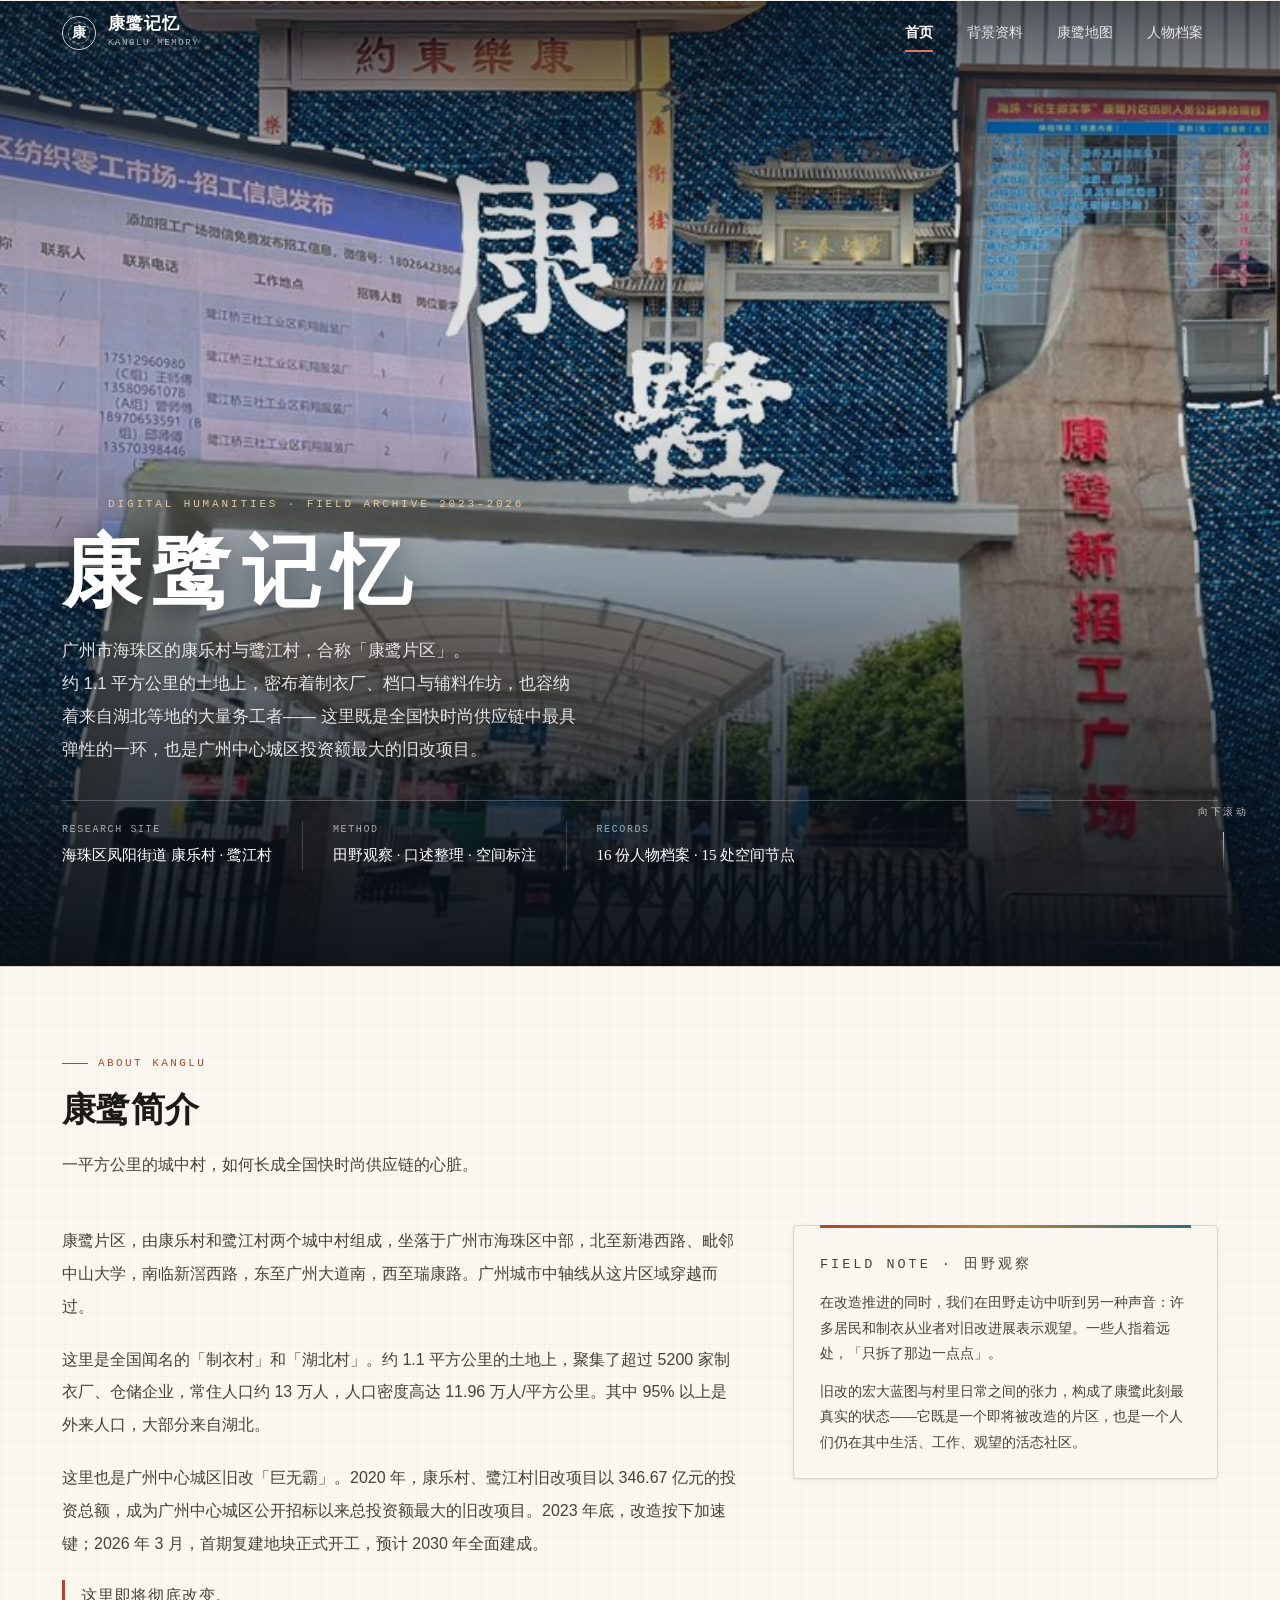
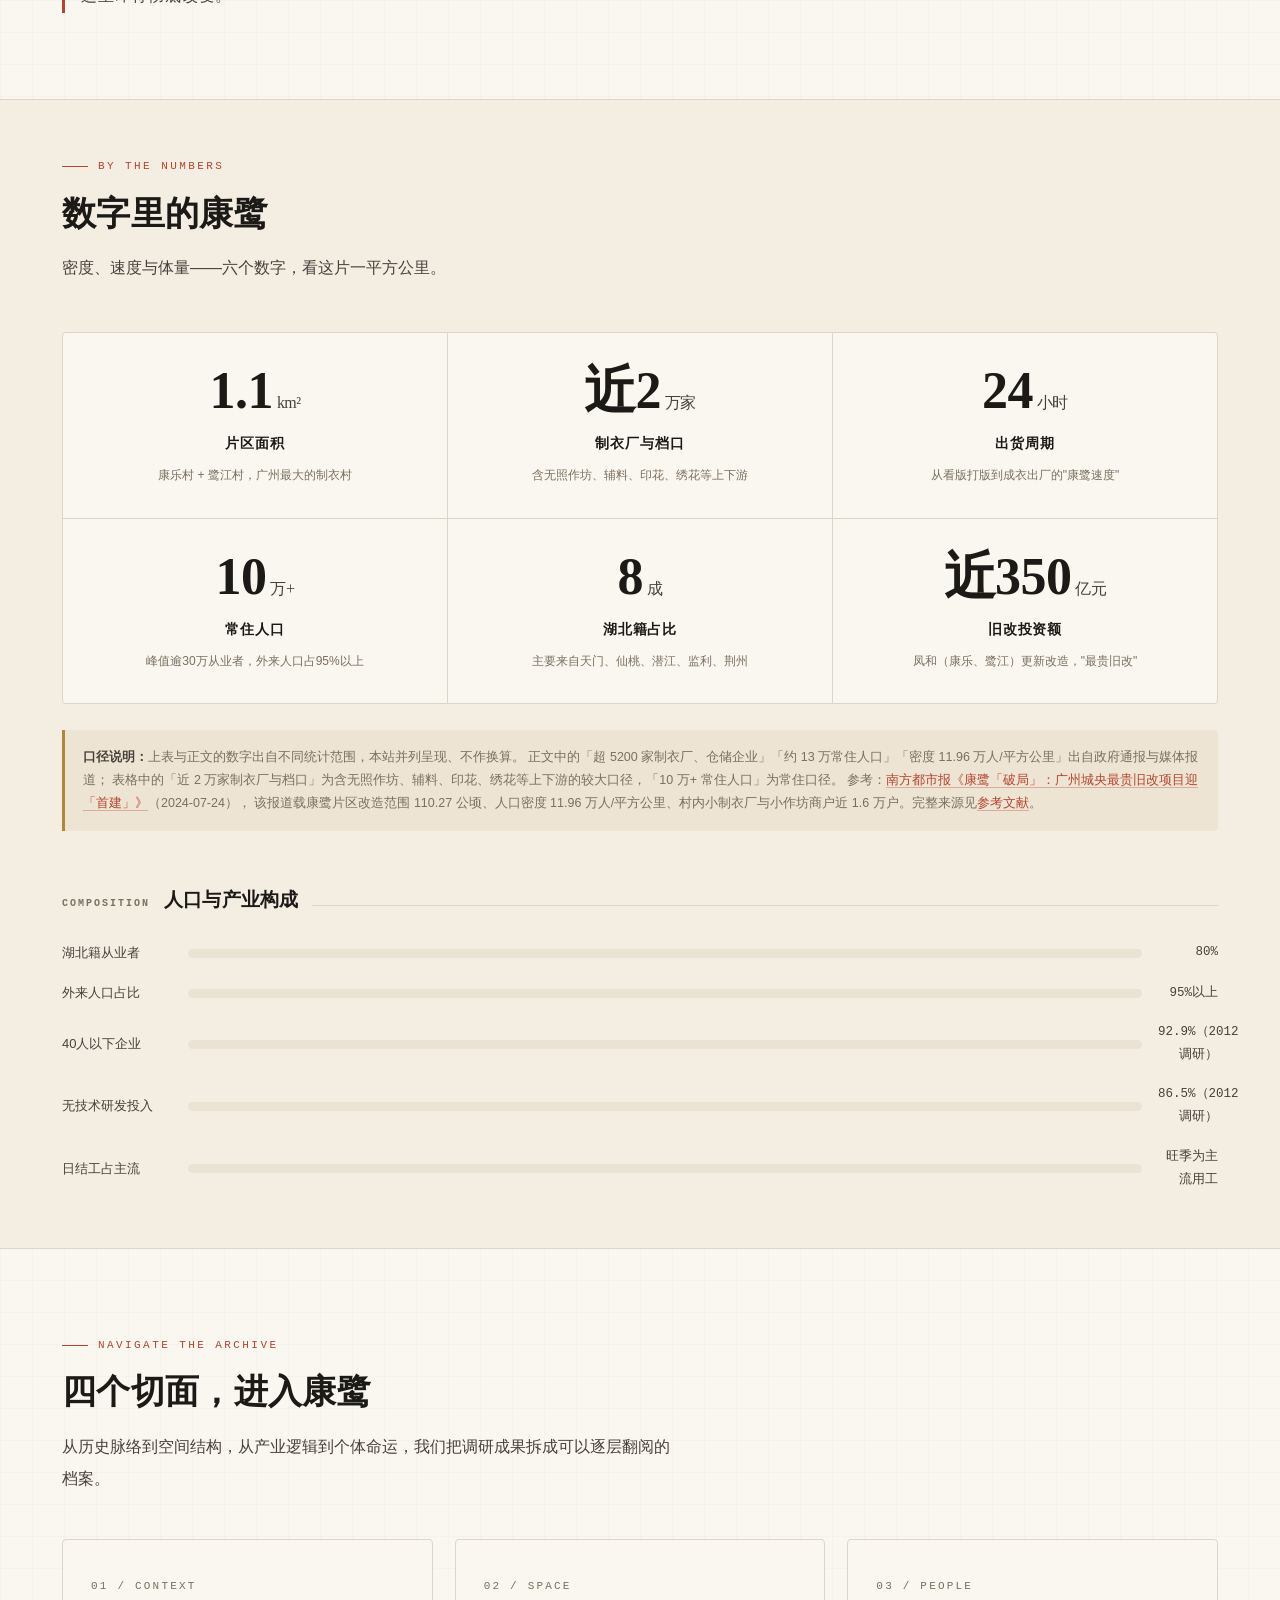
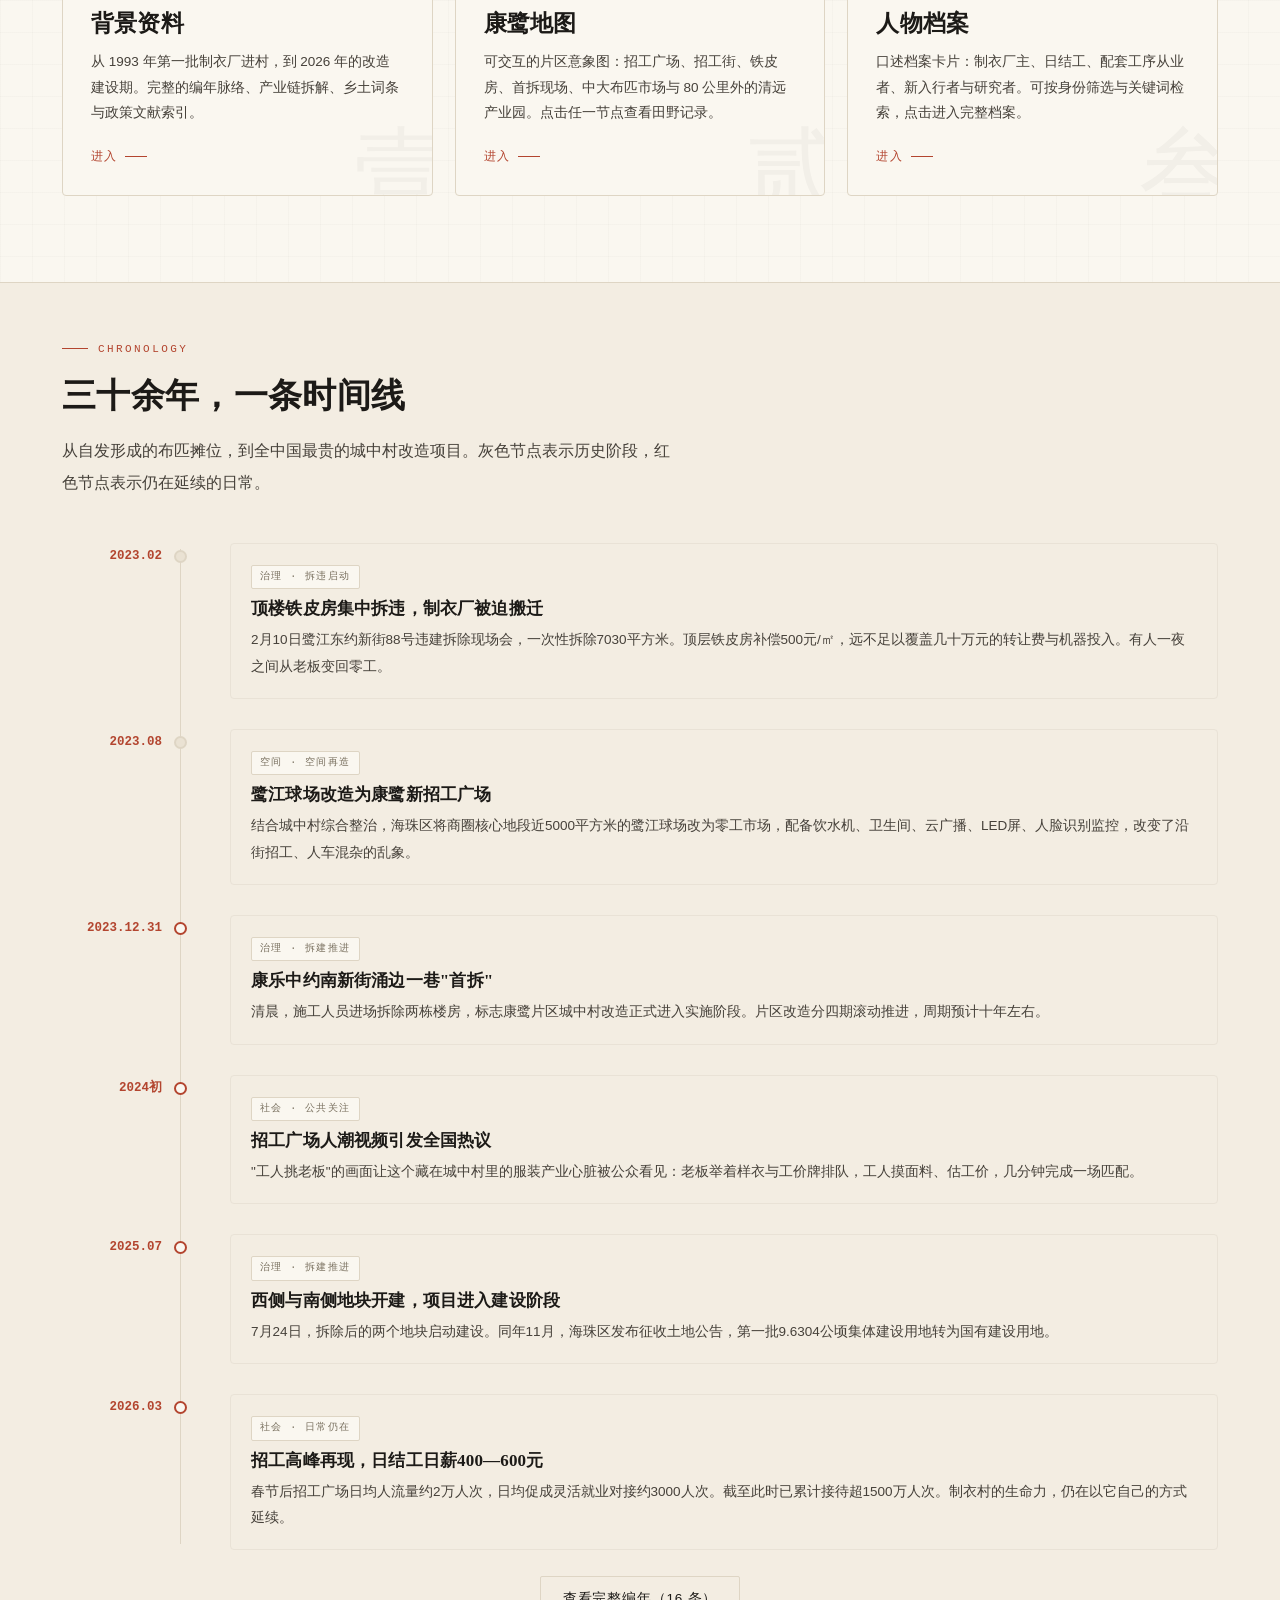
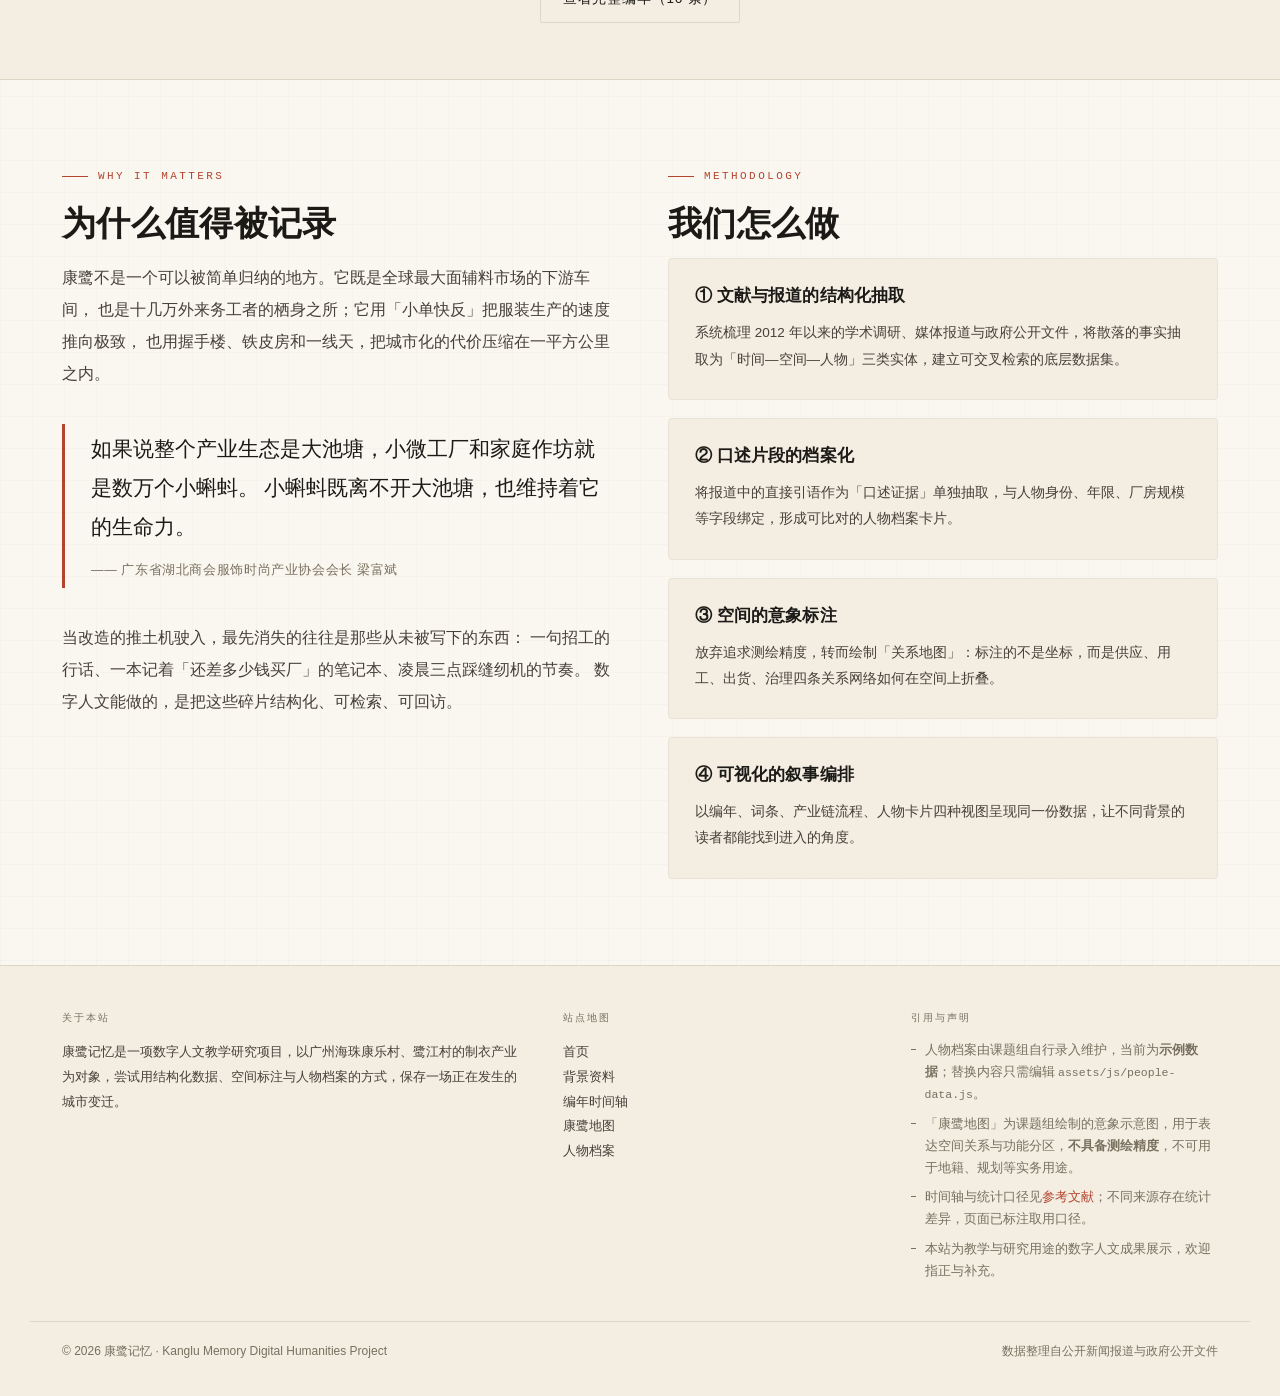
==== commit 21fb17c1: "M3 康鹭简介 + 数字特征 - 新增「康鹭简介」段：修改列表 C6 文案全文（三段正文 + 转折句），右侧为「田野观察」卡片 - 新增「数字特征」段：STATS 六项由 6 列一行改为 3×2 大数" ====
--- a/kanglu-dh/index.html
+++ b/kanglu-dh/index.html
@@ -59,6 +59,56 @@
   </div>
 
   <a class="cover-hint anim a4" href="#entries"><span>向下滚动</span><i></i></a>
+</section>
+
+<!-- ============ 康鹭简介 ============ -->
+<section id="intro">
+  <div class="wrap">
+    <div class="sec-head reveal">
+      <p class="eyebrow">About Kanglu</p>
+      <h2 class="h-sec">康鹭简介</h2>
+      <p class="lead">一平方公里的城中村，如何长成全国快时尚供应链的心脏。</p>
+    </div>
+
+    <div class="intro-grid">
+      <div class="intro-body reveal">
+        <p>康鹭片区，由康乐村和鹭江村两个城中村组成，坐落于广州市海珠区中部，北至新港西路、毗邻中山大学，南临新滘西路，东至广州大道南，西至瑞康路。广州城市中轴线从这片区域穿越而过。</p>
+        <p>这里是全国闻名的「制衣村」和「湖北村」。约 1.1 平方公里的土地上，聚集了超过 5200 家制衣厂、仓储企业，常住人口约 13 万人，人口密度高达 11.96 万人/平方公里。其中 95% 以上是外来人口，大部分来自湖北。</p>
+        <p>这里也是广州中心城区旧改「巨无霸」。2020 年，康乐村、鹭江村旧改项目以 346.67 亿元的投资总额，成为广州中心城区公开招标以来总投资额最大的旧改项目。2023 年底，改造按下加速键；2026 年 3 月，首期复建地块正式开工，预计 2030 年全面建成。</p>
+        <p class="intro-line">这里即将彻底改变。</p>
+      </div>
+
+      <aside class="field-note reveal">
+        <p class="fn-tag">Field Note · 田野观察</p>
+        <p>在改造推进的同时，我们在田野走访中听到另一种声音：许多居民和制衣从业者对旧改进展表示观望。一些人指着远处，「只拆了那边一点点」。</p>
+        <p>旧改的宏大蓝图与村里日常之间的张力，构成了康鹭此刻最真实的状态——它既是一个即将被改造的片区，也是一个人们仍在其中生活、工作、观望的活态社区。</p>
+      </aside>
+    </div>
+  </div>
+</section>
+
+<!-- ============ 数字特征 ============ -->
+<section class="tight" id="figures" style="background:var(--paper-2);border-top:1px solid var(--line);border-bottom:1px solid var(--line)">
+  <div class="wrap">
+    <div class="sec-head reveal">
+      <p class="eyebrow">By the Numbers</p>
+      <h2 class="h-sec">数字里的康鹭</h2>
+      <p class="lead">密度、速度与体量——六个数字，看这片一平方公里。</p>
+    </div>
+
+    <div class="stats" id="stats"></div>
+
+    <p class="fig-note reveal">
+      <b>口径说明：</b>上表与正文的数字出自不同统计范围，本站并列呈现、不作换算。
+      正文中的「超 5200 家制衣厂、仓储企业」「约 13 万常住人口」「密度 11.96 万人/平方公里」出自政府通报与媒体报道；
+      表格中的「近 2 万家制衣厂与档口」为含无照作坊、辅料、印花、绣花等上下游的较大口径，「10 万+ 常住人口」为常住口径。
+      参考：<a href="https://m.mp.oeeee.com/a/BAAFRD000020240724978458.html" target="_blank" rel="noopener">南方都市报《康鹭「破局」：广州城央最贵旧改项目迎「首建」》</a>（2024-07-24），
+      该报道载康鹭片区改造范围 110.27 公顷、人口密度 11.96 万人/平方公里、村内小制衣厂与小作坊商户近 1.6 万户。完整来源见<a href="background.html#refs">参考文献</a>。
+    </p>
+
+    <h3 class="sub-head reveal"><em>Composition</em>人口与产业构成</h3>
+    <div class="bars" id="bars" style="margin-top:28px"></div>
+  </div>
 </section>
 
 <!-- ============ 板块入口 ============ -->
@@ -157,19 +207,6 @@
   </div>
 </section>
 
-<!-- ============ 数字概览 ============ -->
-<section style="background:var(--paper-2);border-top:1px solid var(--line)">
-  <div class="wrap">
-    <div class="sec-head reveal">
-      <p class="eyebrow">At a Glance</p>
-      <h2 class="h-sec">片区人口与产业构成</h2>
-      <p class="lead">以下比例依据公开报道整理，反映 2023 年前后的典型状态，仅供研究参考。</p>
-    </div>
-    <div class="stats" id="stats"></div>
-    <div class="bars" id="bars"></div>
-  </div>
-</section>
-
 <!-- ============ 页脚 ============ -->
 <footer class="site-foot">
   <div class="wrap foot-grid">
--- a/kanglu-dh/assets/css/style.css
+++ b/kanglu-dh/assets/css/style.css
@@ -169,18 +169,21 @@
   font-family:var(--mono); font-size:11px; color:var(--red); font-weight:600;
 }
 
-/* ---------- 统计数字 ---------- */
+/* ---------- 数字特征（3×2 / 2×3 表格） ---------- */
 .stats{
-  display:grid; grid-template-columns:repeat(6,1fr); gap:1px;
+  display:grid; grid-template-columns:repeat(3,1fr); gap:1px;
   background:var(--line); border:1px solid var(--line); border-radius:var(--radius); overflow:hidden;
-  margin-top:56px;
-}
-.stat{ background:var(--paper); padding:24px 18px; text-align:center; transition:.25s; }
+  margin-top:48px;
+}
+.stat{ background:var(--paper); padding:32px 24px; text-align:center; transition:.25s; }
 .stat:hover{ background:var(--paper-2); }
-.stat .v{ font-family:var(--serif); font-size:38px; line-height:1; font-weight:700; letter-spacing:-.01em; }
-.stat .v .u{ font-size:15px; margin-left:3px; color:var(--ink-2); font-weight:400; }
-.stat .l{ margin-top:9px; font-size:13px; font-weight:600; letter-spacing:.05em; }
-.stat .d{ margin-top:5px; font-size:11.5px; color:var(--ink-3); line-height:1.6; }
+.stat .v{
+  font-family:var(--serif); font-size:clamp(34px,4.2vw,52px); line-height:1;
+  font-weight:700; letter-spacing:-.01em;
+}
+.stat .v .u{ font-size:16px; margin-left:4px; color:var(--ink-2); font-weight:400; }
+.stat .l{ margin-top:14px; font-size:14px; font-weight:700; letter-spacing:.06em; }
+.stat .d{ margin-top:8px; font-size:12px; color:var(--ink-3); line-height:1.7; }
 
 /* ---------- 板块入口 ---------- */
 .entries{ display:grid; grid-template-columns:repeat(3,1fr); gap:22px; }
@@ -495,7 +498,7 @@
 @media (max-width:1080px){
   .hero-grid{ grid-template-columns:1fr; gap:38px; }
   .hero h1{ font-size:46px; }
-  .stats{ grid-template-columns:repeat(3,1fr); }
+  .stats{ grid-template-columns:repeat(2,1fr); }
   .entries{ grid-template-columns:1fr 1fr; }
   .map-layout{ grid-template-columns:1fr; }
   .map-panel{ position:static; }
@@ -526,6 +529,11 @@
   .page-banner h1{ font-size:32px; }
   .h-sec{ font-size:26px; }
   .stats{ grid-template-columns:repeat(2,1fr); }
+  .stat{ padding:22px 14px; }
+  .stat .v{ font-size:30px; }
+  .stat .v .u{ font-size:13px; }
+  .stat .l{ margin-top:10px; font-size:12.5px; }
+  .stat .d{ font-size:11px; }
   .entries,.people-grid,.three-col,.two-col,.gloss{ grid-template-columns:1fr; gap:18px; }
   .chain{ grid-template-columns:1fr 1fr; }
   .foot-grid{ grid-template-columns:1fr; gap:24px; }
@@ -673,3 +681,54 @@
   .cover .anim{ opacity:1; transform:none; animation:none; }
   .cover-hint i{ animation:none; }
 }
+
+/* ============================================================
+   康鹭简介 / 数字特征
+   ============================================================ */
+/* 锚点跳转时为 sticky 顶栏（66px）留出空间，避免标题被压在顶栏底下 */
+section[id]{ scroll-margin-top:84px; }
+
+.intro-grid{ display:grid; grid-template-columns:1.35fr .85fr; gap:56px; align-items:start; }
+.intro-body p{ font-size:16px; color:var(--ink-2); line-height:2.05; margin:0 0 20px; }
+.intro-body p:last-child{ margin-bottom:0; }
+.intro-line{
+  font-family:var(--serif); font-size:21px; color:var(--ink); letter-spacing:.05em;
+  padding-left:16px; border-left:3px solid var(--red);
+}
+
+/* 田野观察：侧栏卡片 */
+.field-note{
+  background:var(--paper); border:1px solid var(--line); border-radius:var(--radius);
+  padding:26px 26px 22px; box-shadow:var(--shadow-sm); position:relative;
+}
+.field-note::before{
+  content:""; position:absolute; top:-1px; left:26px; right:26px; height:3px;
+  background:linear-gradient(90deg,var(--red),var(--ochre),var(--indigo));
+}
+.fn-tag{
+  font-family:var(--mono); font-size:10px; letter-spacing:.22em; text-transform:uppercase;
+  color:var(--red); margin:0 0 14px;
+}
+.field-note p{ font-size:13.5px; color:var(--ink-2); line-height:1.9; margin:0 0 12px; }
+.field-note p:last-child{ margin-bottom:0; }
+
+/* 口径脚注 */
+.fig-note{
+  margin:26px 0 0; padding:16px 18px; font-size:12.5px; line-height:1.85; color:var(--ink-3);
+  background:rgba(176,134,59,.08); border-left:3px solid var(--ochre);
+  border-radius:0 var(--radius) var(--radius) 0;
+}
+.fig-note b{ color:var(--ink-2); }
+.fig-note a{ color:var(--red); border-bottom:1px solid rgba(179,69,47,.35); }
+
+/* 段内小标题 */
+.sub-head{
+  display:flex; align-items:baseline; gap:14px;
+  margin:56px 0 0; font-family:var(--serif); font-size:19px; color:var(--ink); font-weight:700;
+}
+.sub-head em{ font-style:normal; font-family:var(--mono); font-size:10px; letter-spacing:.2em; color:var(--ink-3); text-transform:uppercase; }
+.sub-head::after{ content:""; flex:1; height:1px; background:var(--line); }
+
+@media (max-width:1080px){
+  .intro-grid{ grid-template-columns:1fr; gap:34px; }
+}
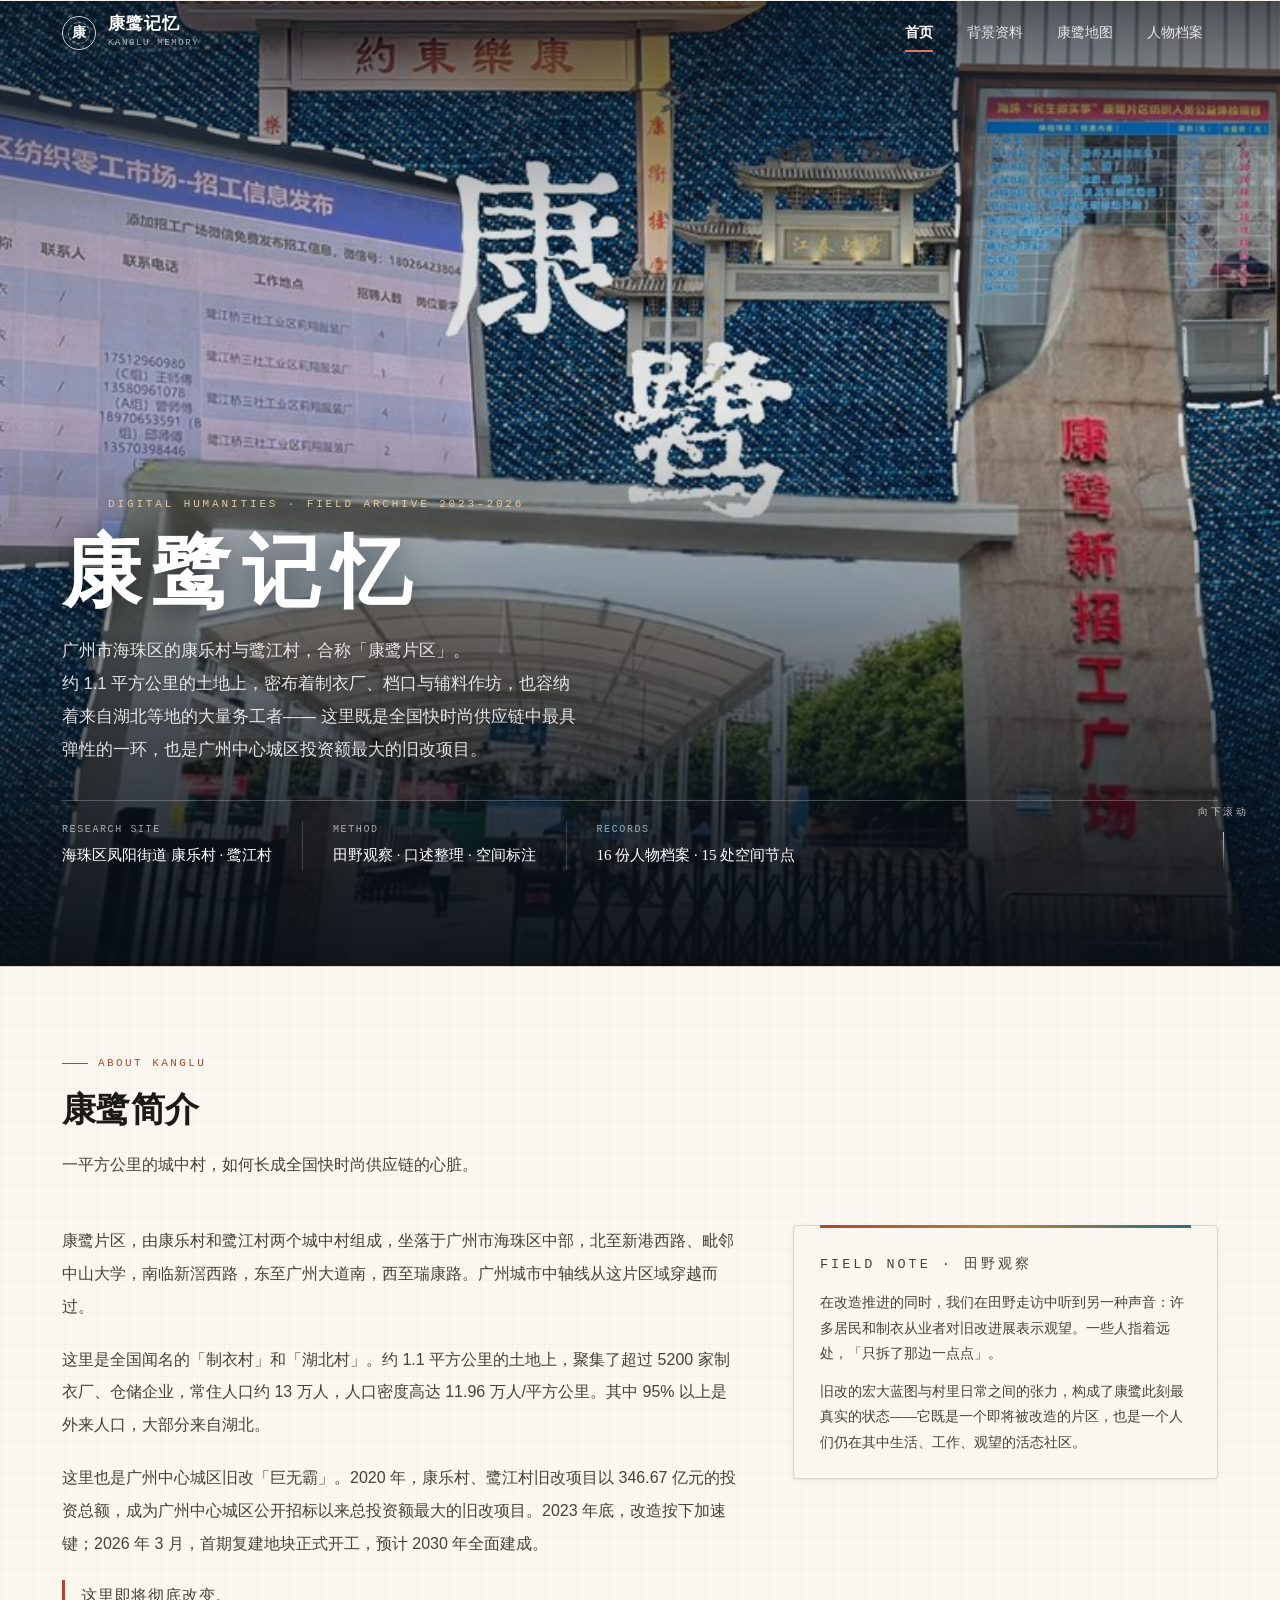
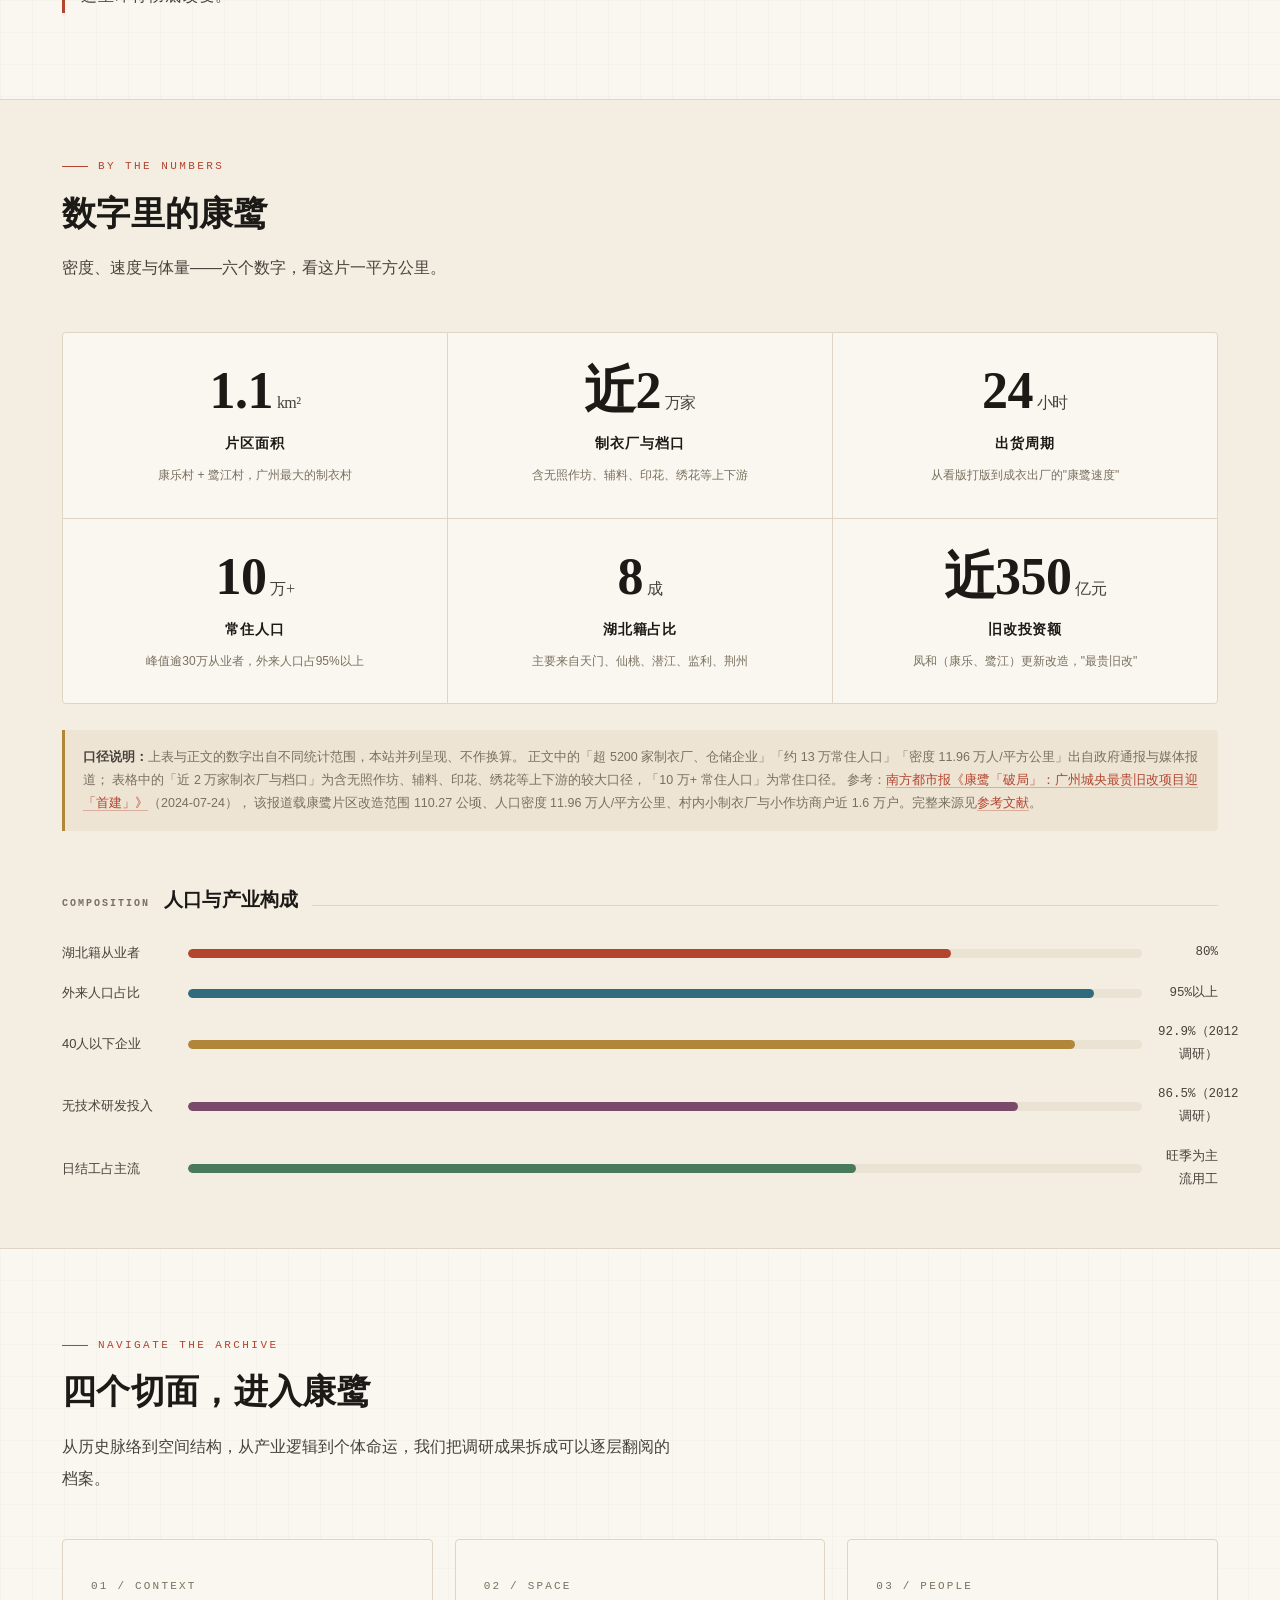
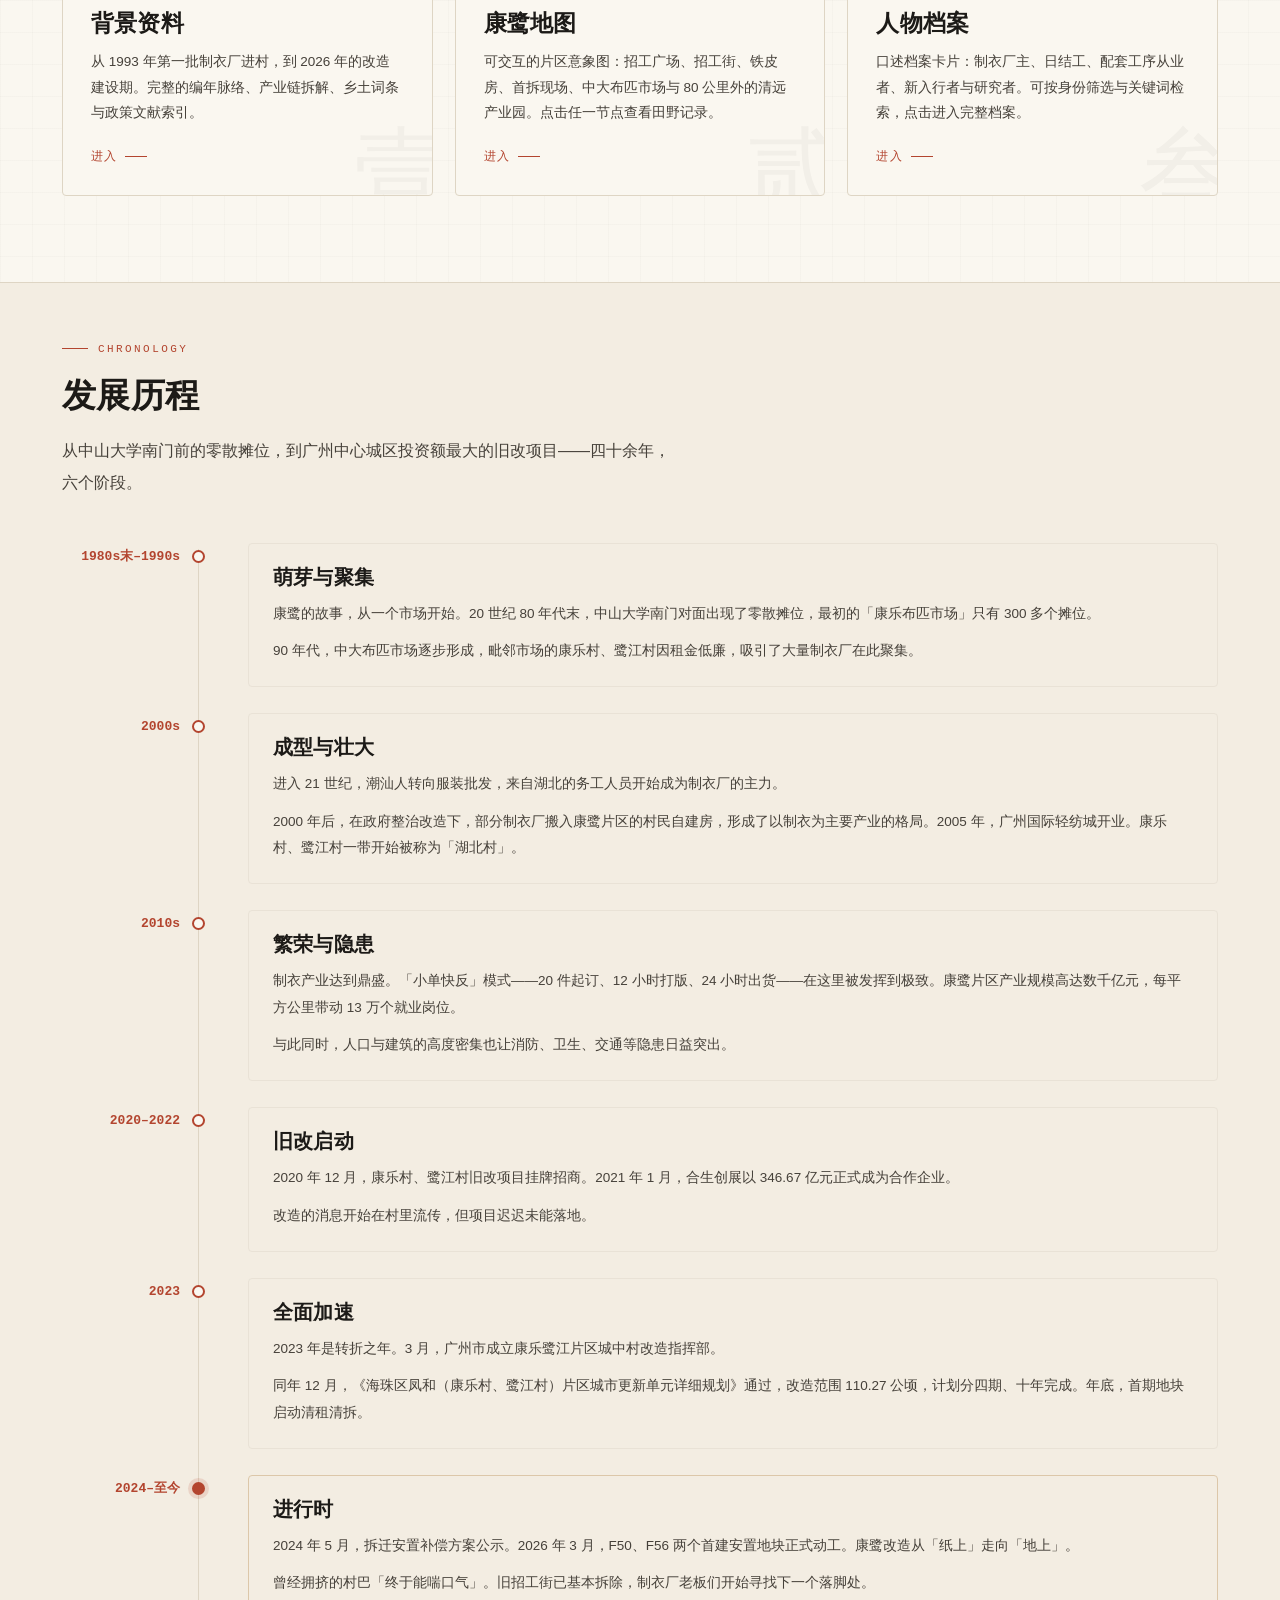
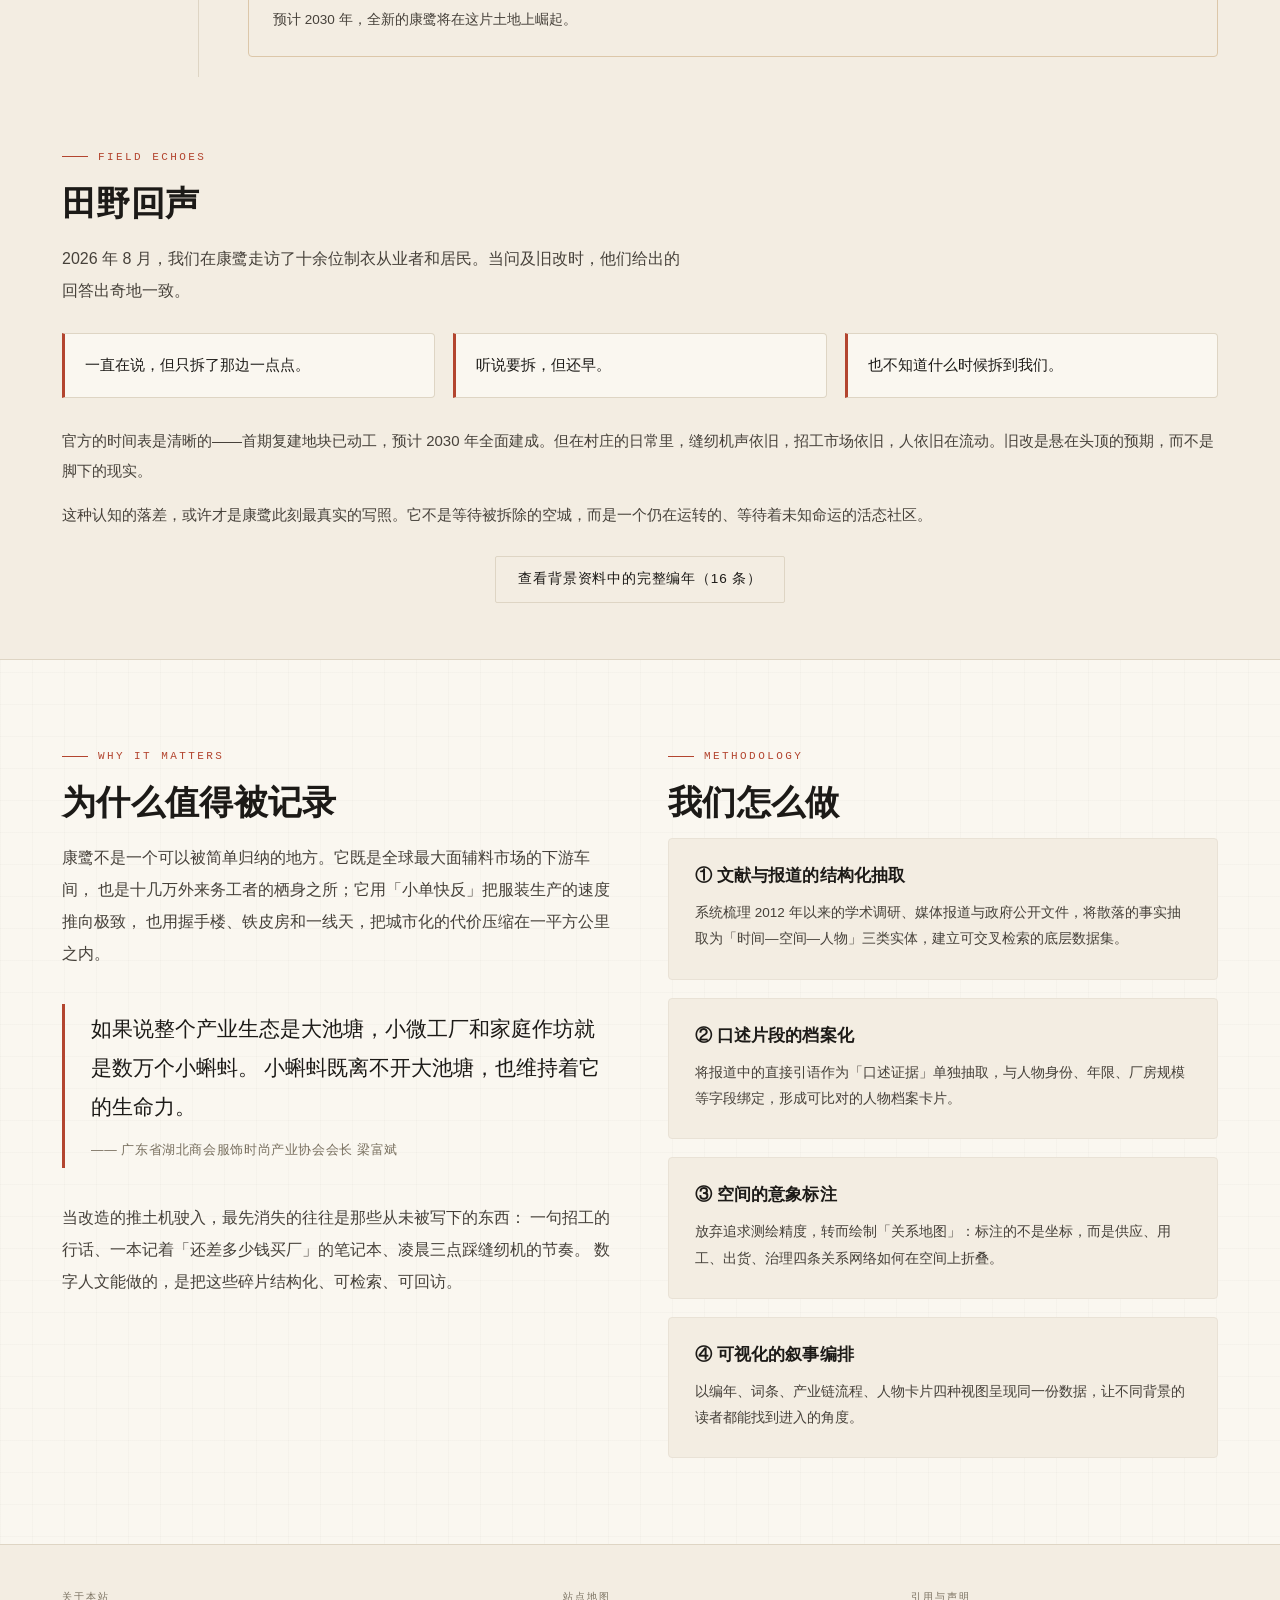
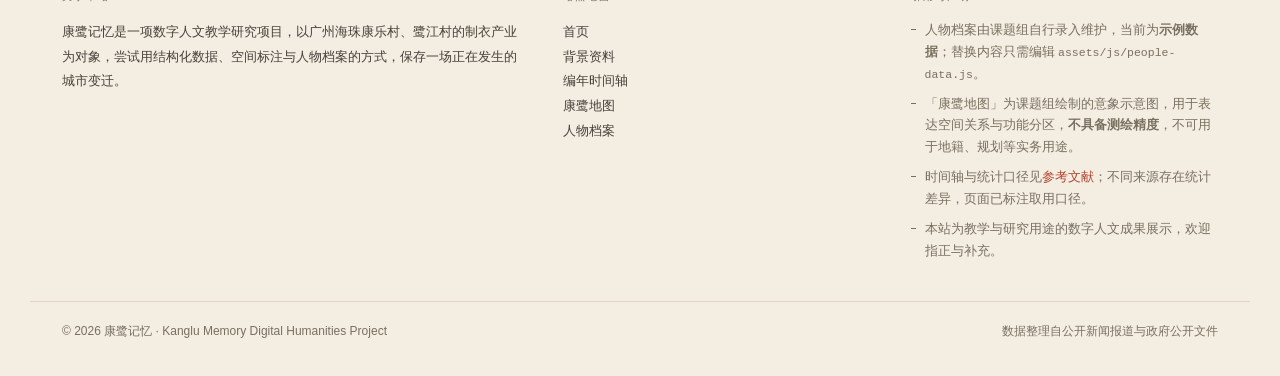
==== commit 5b37cb5b: "M4 发展历程：六阶段纵向时间轴 + 田野回声 - data.js 新增 HISTORY：1980s末–1990s / 2000s / 2010s / 2020–2022 / 2023 / 2024–" ====
--- a/kanglu-dh/index.html
+++ b/kanglu-dh/index.html
@@ -146,16 +146,37 @@
   </div>
 </section>
 
-<!-- ============ 时间轴预览 ============ -->
-<section class="tight" style="background:var(--paper-2);border-top:1px solid var(--line);border-bottom:1px solid var(--line)">
+<!-- ============ 发展历程 ============ -->
+<section class="tight" id="history" style="background:var(--paper-2);border-top:1px solid var(--line);border-bottom:1px solid var(--line)">
   <div class="wrap">
     <div class="sec-head reveal">
       <p class="eyebrow">Chronology</p>
-      <h2 class="h-sec">三十余年，一条时间线</h2>
-      <p class="lead">从自发形成的布匹摊位，到全中国最贵的城中村改造项目。灰色节点表示历史阶段，红色节点表示仍在延续的日常。</p>
-    </div>
-    <ul class="tl" id="tlPreview"></ul>
-    <div class="tl-more"><a class="btn ghost" href="background.html#chronicle">查看完整编年（16 条）</a></div>
+      <h2 class="h-sec">发展历程</h2>
+      <p class="lead">从中山大学南门前的零散摊位，到广州中心城区投资额最大的旧改项目——四十余年，六个阶段。</p>
+    </div>
+
+    <ul class="tl tl-hist" id="hist"></ul>
+
+    <div class="hist-coda">
+      <div class="sec-head reveal">
+        <p class="eyebrow">Field Echoes</p>
+        <h3 class="h-sec">田野回声</h3>
+        <p class="lead">2026 年 8 月，我们在康鹭走访了十余位制衣从业者和居民。当问及旧改时，他们给出的回答出奇地一致。</p>
+      </div>
+
+      <div class="coda-quotes reveal">
+        <blockquote class="coda-quote">一直在说，但只拆了那边一点点。</blockquote>
+        <blockquote class="coda-quote">听说要拆，但还早。</blockquote>
+        <blockquote class="coda-quote">也不知道什么时候拆到我们。</blockquote>
+      </div>
+
+      <div class="coda-body reveal">
+        <p>官方的时间表是清晰的——首期复建地块已动工，预计 2030 年全面建成。但在村庄的日常里，缝纫机声依旧，招工市场依旧，人依旧在流动。旧改是悬在头顶的预期，而不是脚下的现实。</p>
+        <p>这种认知的落差，或许才是康鹭此刻最真实的写照。它不是等待被拆除的空城，而是一个仍在运转的、等待着未知命运的活态社区。</p>
+      </div>
+
+      <div class="tl-more"><a class="btn ghost" href="background.html#chronicle">查看背景资料中的完整编年（16 条）</a></div>
+    </div>
   </div>
 </section>
 
@@ -247,7 +268,7 @@
   document.getElementById('recPeople').textContent = PEOPLE.length;
   document.getElementById('recPoi').textContent = POIS.length;
   renderStats('#stats');
-  renderTimeline('#tlPreview', 6);
+  renderHistory('#hist');
 
   // 人口与产业构成
   const BARS = [
--- a/kanglu-dh/assets/css/style.css
+++ b/kanglu-dh/assets/css/style.css
@@ -303,12 +303,15 @@
 .gloss-item dt span{ display:inline-block; width:8px; height:8px; background:var(--ochre); margin-right:9px; transform:translateY(-2px); }
 .gloss-item dd{ margin:0; font-size:13px; color:var(--ink-2); line-height:1.95; }
 
-/* 数据条 */
+/* 数据条
+   注意：.bar-track / .bar-fill 都是 <span>，行内元素的 width/height 不生效。
+   .bar-track 作为 grid 子项会被自动块化，但 .bar-fill 不是 grid 子项，
+   必须显式 display:block，否则无论宽度写成多少都画不出来。 */
 .bars{ display:flex; flex-direction:column; gap:16px; }
 .bar-row{ display:grid; grid-template-columns:110px 1fr 60px; align-items:center; gap:16px; }
 .bar-row .bl{ font-size:13px; color:var(--ink-2); }
-.bar-track{ height:9px; background:var(--paper-3); border-radius:5px; overflow:hidden; }
-.bar-fill{ height:100%; border-radius:5px; width:0; transition:width 1.1s cubic-bezier(.2,.7,.3,1); }
+.bar-track{ display:block; height:9px; background:var(--paper-3); border-radius:5px; overflow:hidden; }
+.bar-fill{ display:block; height:100%; border-radius:5px; width:0; transition:width 1.1s cubic-bezier(.2,.7,.3,1); }
 .bar-row .bv{ font-family:var(--mono); font-size:12.5px; color:var(--ink-2); text-align:right; }
 
 /* 参考文献 */
@@ -732,3 +735,39 @@
 @media (max-width:1080px){
   .intro-grid{ grid-template-columns:1fr; gap:34px; }
 }
+
+/* ============================================================
+   发展历程（复用 .tl 纵向时间轴：左轴 + 右卡片，只调栏宽与卡片细节）
+   ============================================================ */
+/* 桌面端加宽时段栏，容纳「1980s末–1990s」这类中西混排；
+   放在 min-width 查询内，760px 以下继续沿用 .tl 的堆叠式布局 */
+@media (min-width:761px){
+  .tl-hist::before{ left:136px; }
+  .tl-hist .tl-item{ padding-left:186px; }
+  .tl-hist .tl-year{ width:118px; font-size:13px; }
+  .tl-hist .tl-dot{ left:130px; }
+}
+.tl-hist .tl-item{ padding-bottom:26px; }
+.tl-hist .tl-body{ padding:20px 24px 22px; }
+.tl-hist .tl-body h4{ font-size:20px; margin-bottom:10px; }
+.tl-hist .tl-body p + p{ margin-top:11px; }
+.tl-hist .tl-item.now .tl-dot{ background:var(--red); box-shadow:0 0 0 4px rgba(179,69,47,.15); }
+.tl-hist .tl-item.now .tl-body{ border-color:#dcc7a9; }
+
+/* 田野回声 */
+.hist-coda{ margin-top:64px; }
+.hist-coda .sec-head{ margin-bottom:26px; }
+.coda-quotes{ display:grid; grid-template-columns:repeat(3,1fr); gap:18px; margin-bottom:28px; }
+.coda-quote{
+  margin:0; padding:18px 20px;
+  background:var(--paper); border:1px solid var(--line); border-left:3px solid var(--red);
+  border-radius:0 var(--radius) var(--radius) 0;
+  font-family:var(--serif); font-size:15px; color:var(--ink); line-height:1.8;
+}
+.coda-body p{ font-size:15px; color:var(--ink-2); line-height:2; margin:0 0 14px; }
+.coda-body p:last-child{ margin-bottom:0; }
+
+@media (max-width:760px){
+  .coda-quotes{ grid-template-columns:1fr; gap:12px; }
+  .tl-hist .tl-body{ padding:18px 18px 20px; }
+}
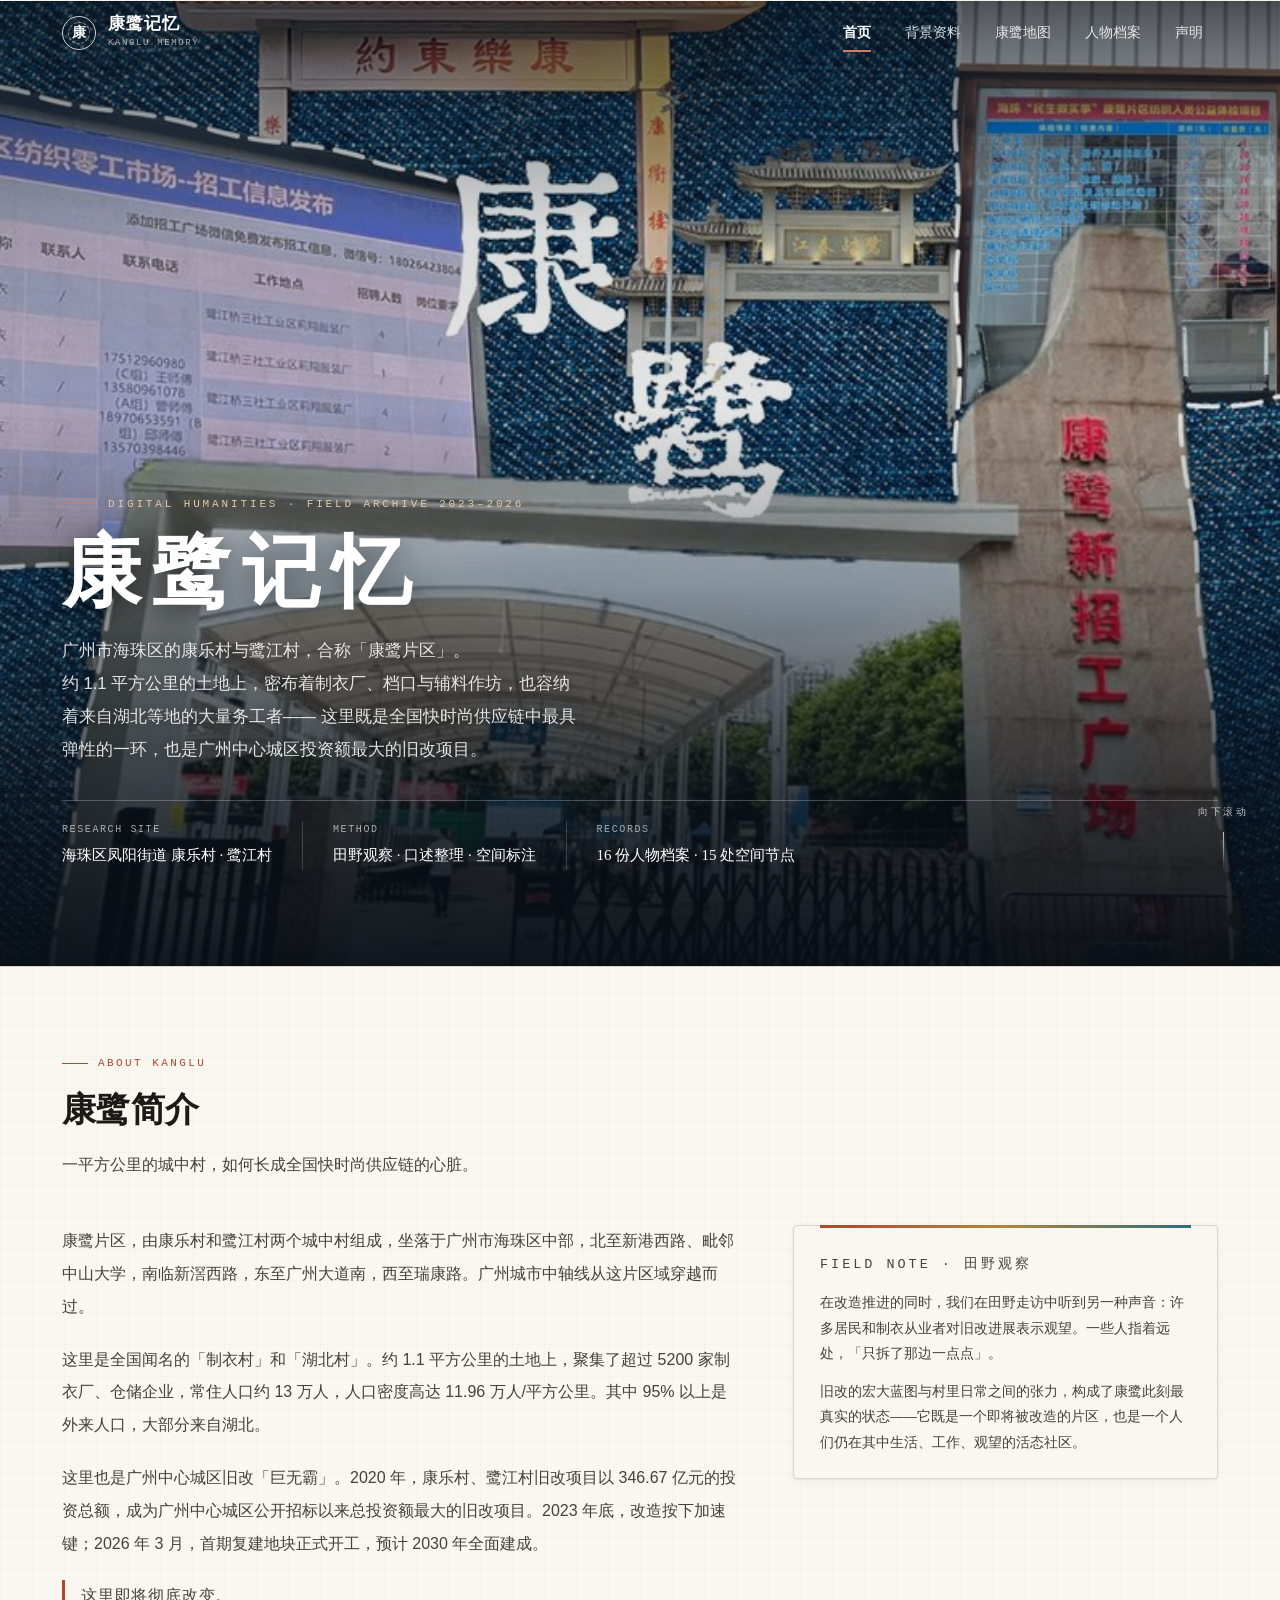
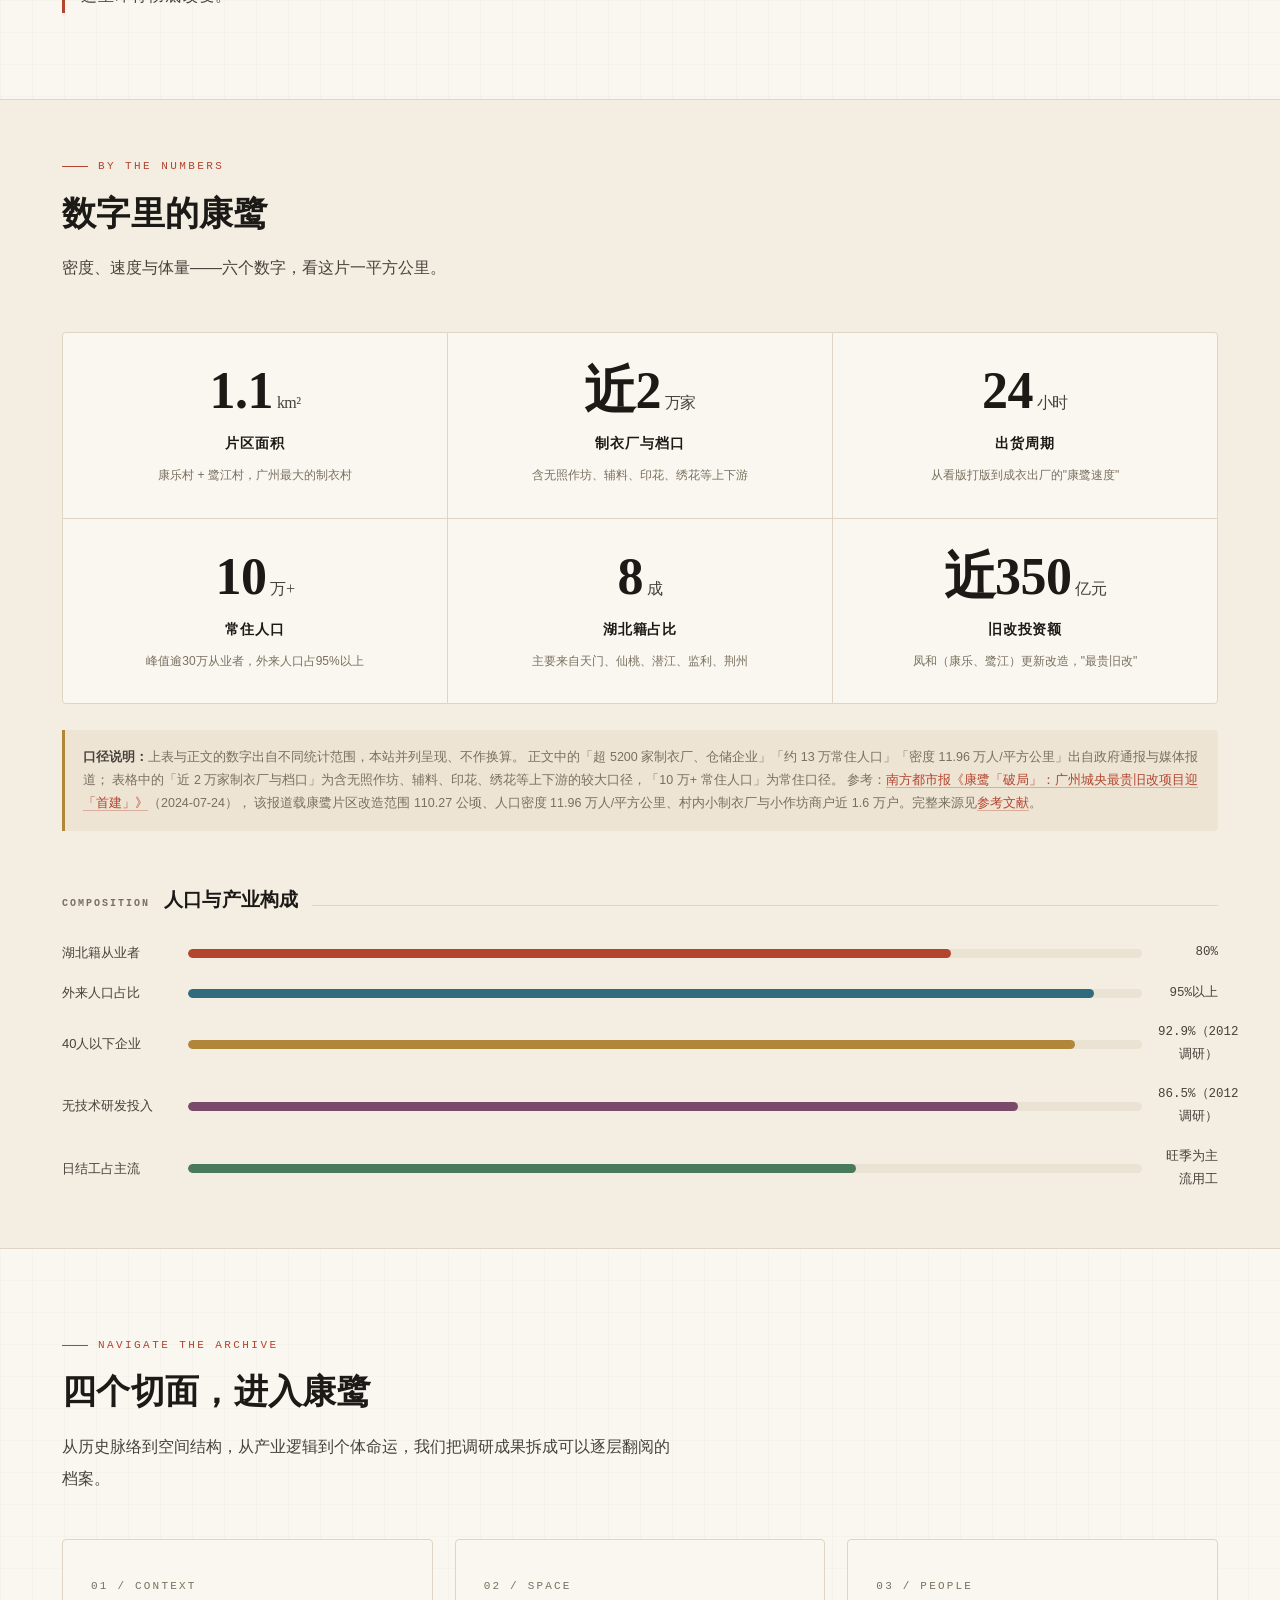
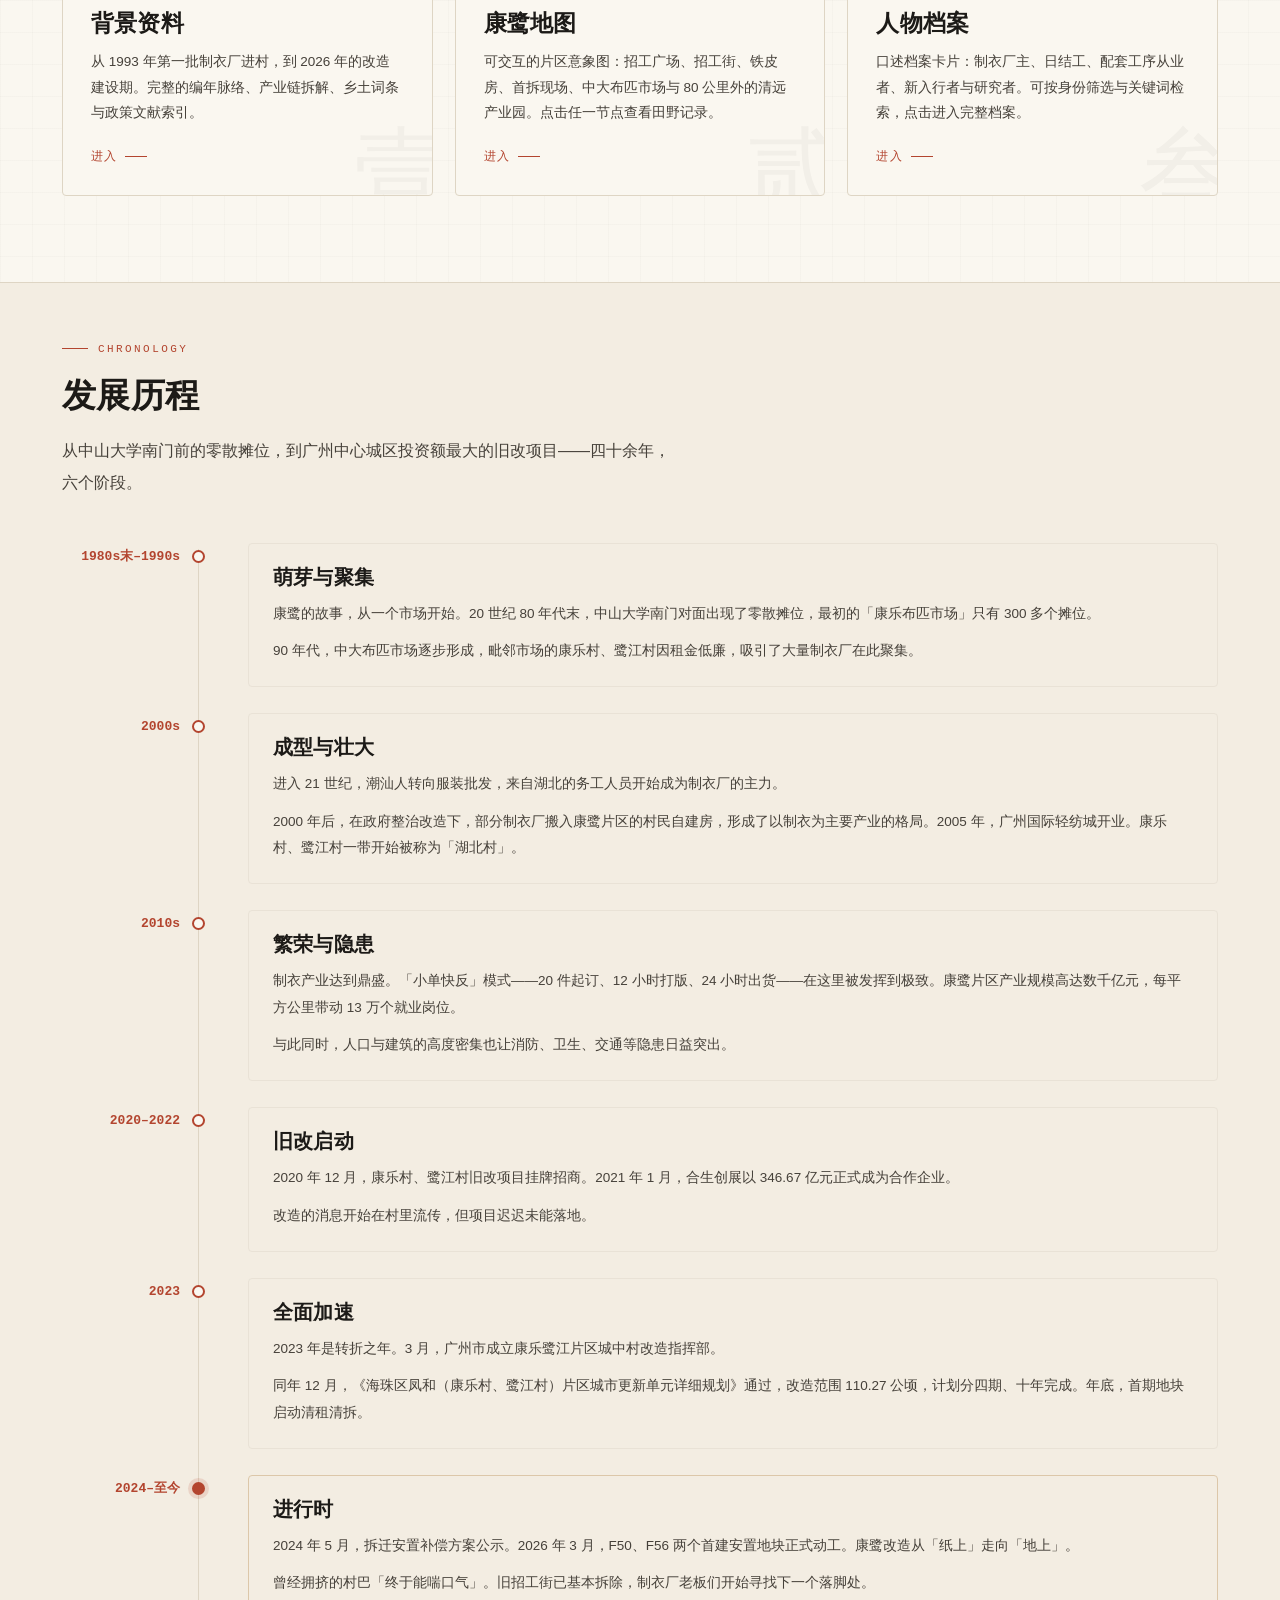
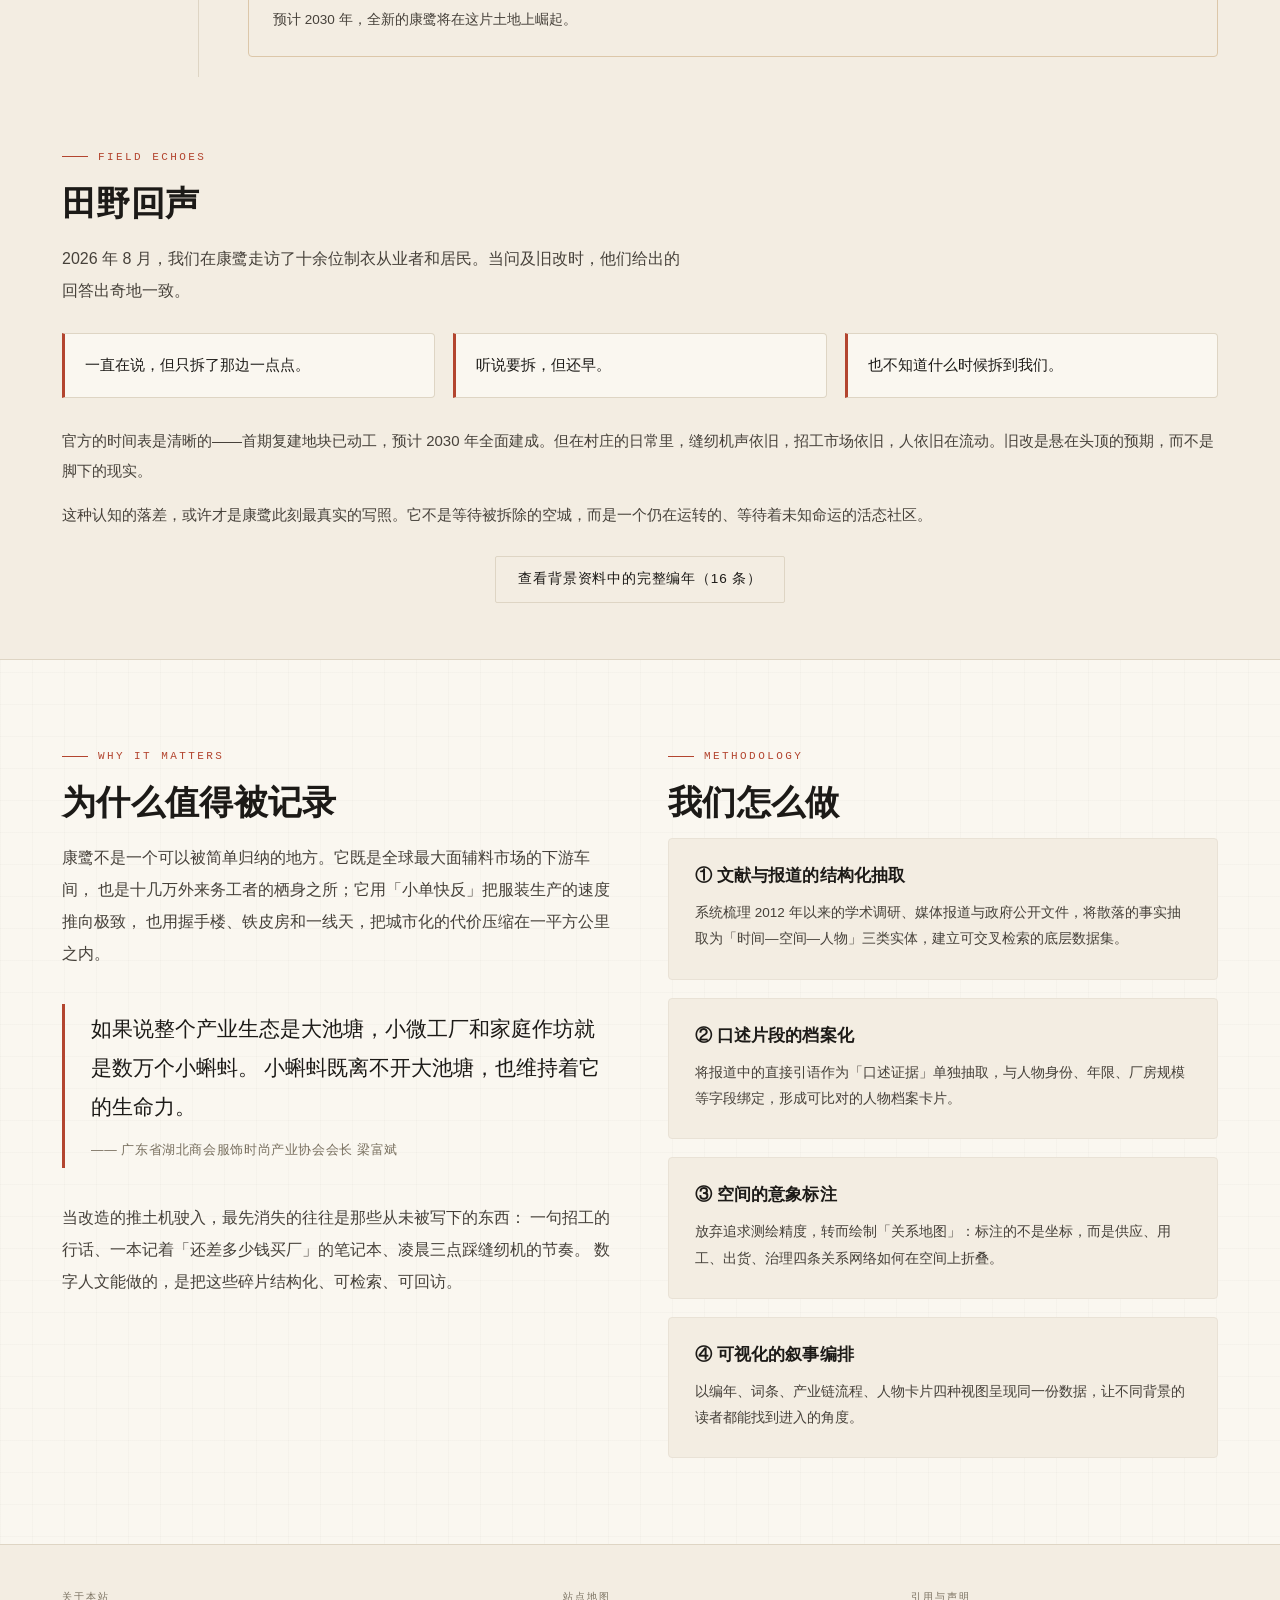
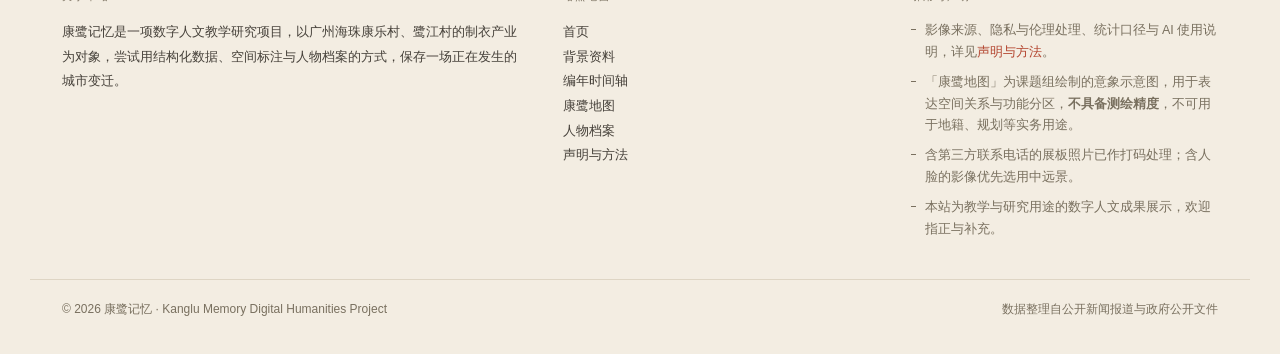
==== commit 5f1f4475: "新增「声明与方法」页：把开发过程中的问题与解决办法一并记录 新增 kanglu-dh/statement.html，六节：   一、资料来源与影像使用：田野影像、规划图件、文本数据、地图性质   二、" ====
--- a/kanglu-dh/index.html
+++ b/kanglu-dh/index.html
@@ -1,292 +1,294 @@
-<!DOCTYPE html>
-<html lang="zh-CN">
-<head>
-<meta charset="UTF-8">
-<meta name="viewport" content="width=device-width, initial-scale=1">
-<title>康鹭记忆 · 广州康鹭制衣村数字人文调研</title>
-<meta name="description" content="康鹭记忆：以数字人文方法记录广州海珠康乐村、鹭江村制衣产业的空间、产业与人物档案。">
-<link rel="stylesheet" href="assets/css/style.css">
-</head>
-<body data-page="home">
-
-<!-- ============ 顶栏 ============ -->
-<header class="site-head">
-  <div class="head-inner">
-    <a class="brand" href="index.html">
-      <span class="brand-mark"><span>康</span></span>
-      <span class="brand-txt">
-        <b>康鹭记忆</b>
-        <i>KANGLU MEMORY</i>
-      </span>
-    </a>
-    <button class="nav-toggle" aria-label="菜单"><i></i></button>
-    <nav class="nav">
-      <a href="index.html" data-nav="home">首页</a>
-      <a href="background.html" data-nav="background">背景资料</a>
-      <a href="map.html" data-nav="map">康鹭地图</a>
-      <a href="people.html" data-nav="people">人物档案</a>
-    </nav>
-  </div>
-</header>
-
-<!-- ============ 封面 ============ -->
-<section class="cover" id="cover">
-  <div class="cover-media">
-    <img class="cover-img"
-         src="assets/img/cover.jpg"
-         srcset="assets/img/cover-sm.jpg 1280w, assets/img/cover.jpg 2560w"
-         sizes="100vw" width="2560" height="1440"
-         fetchpriority="high" decoding="async"
-         alt="康鹭片区实景拼贴：康乐鹭江牌坊、海珠区纺织零工市场招工信息发布栏、康鹭新招工广场与益诊坊">
-  </div>
-  <div class="cover-veil" aria-hidden="true"></div>
-
-  <div class="cover-inner">
-    <div class="wrap">
-      <p class="cover-eyebrow anim a1">Digital Humanities · Field Archive 2023–2026</p>
-      <h1 class="cover-title anim a2">康鹭记忆</h1>
-      <p class="cover-sub anim a3">
-        广州市海珠区的康乐村与鹭江村，合称「康鹭片区」。<br>
-        约 1.1 平方公里的土地上，密布着制衣厂、档口与辅料作坊，也容纳着来自湖北等地的大量务工者——
-        这里既是全国快时尚供应链中最具弹性的一环，也是广州中心城区投资额最大的旧改项目。
-      </p>
-      <dl class="hero-meta cover-meta anim a4">
-        <div><dt>Research Site</dt><dd>海珠区凤阳街道 康乐村 · 鹭江村</dd></div>
-        <div><dt>Method</dt><dd>田野观察 · 口述整理 · 空间标注</dd></div>
-        <div><dt>Records</dt><dd><span id="recPeople">—</span> 份人物档案 · <span id="recPoi">—</span> 处空间节点</dd></div>
-      </dl>
-    </div>
-  </div>
-
-  <a class="cover-hint anim a4" href="#entries"><span>向下滚动</span><i></i></a>
-</section>
-
-<!-- ============ 康鹭简介 ============ -->
-<section id="intro">
-  <div class="wrap">
-    <div class="sec-head reveal">
-      <p class="eyebrow">About Kanglu</p>
-      <h2 class="h-sec">康鹭简介</h2>
-      <p class="lead">一平方公里的城中村，如何长成全国快时尚供应链的心脏。</p>
-    </div>
-
-    <div class="intro-grid">
-      <div class="intro-body reveal">
-        <p>康鹭片区，由康乐村和鹭江村两个城中村组成，坐落于广州市海珠区中部，北至新港西路、毗邻中山大学，南临新滘西路，东至广州大道南，西至瑞康路。广州城市中轴线从这片区域穿越而过。</p>
-        <p>这里是全国闻名的「制衣村」和「湖北村」。约 1.1 平方公里的土地上，聚集了超过 5200 家制衣厂、仓储企业，常住人口约 13 万人，人口密度高达 11.96 万人/平方公里。其中 95% 以上是外来人口，大部分来自湖北。</p>
-        <p>这里也是广州中心城区旧改「巨无霸」。2020 年，康乐村、鹭江村旧改项目以 346.67 亿元的投资总额，成为广州中心城区公开招标以来总投资额最大的旧改项目。2023 年底，改造按下加速键；2026 年 3 月，首期复建地块正式开工，预计 2030 年全面建成。</p>
-        <p class="intro-line">这里即将彻底改变。</p>
-      </div>
-
-      <aside class="field-note reveal">
-        <p class="fn-tag">Field Note · 田野观察</p>
-        <p>在改造推进的同时，我们在田野走访中听到另一种声音：许多居民和制衣从业者对旧改进展表示观望。一些人指着远处，「只拆了那边一点点」。</p>
-        <p>旧改的宏大蓝图与村里日常之间的张力，构成了康鹭此刻最真实的状态——它既是一个即将被改造的片区，也是一个人们仍在其中生活、工作、观望的活态社区。</p>
-      </aside>
-    </div>
-  </div>
-</section>
-
-<!-- ============ 数字特征 ============ -->
-<section class="tight" id="figures" style="background:var(--paper-2);border-top:1px solid var(--line);border-bottom:1px solid var(--line)">
-  <div class="wrap">
-    <div class="sec-head reveal">
-      <p class="eyebrow">By the Numbers</p>
-      <h2 class="h-sec">数字里的康鹭</h2>
-      <p class="lead">密度、速度与体量——六个数字，看这片一平方公里。</p>
-    </div>
-
-    <div class="stats" id="stats"></div>
-
-    <p class="fig-note reveal">
-      <b>口径说明：</b>上表与正文的数字出自不同统计范围，本站并列呈现、不作换算。
-      正文中的「超 5200 家制衣厂、仓储企业」「约 13 万常住人口」「密度 11.96 万人/平方公里」出自政府通报与媒体报道；
-      表格中的「近 2 万家制衣厂与档口」为含无照作坊、辅料、印花、绣花等上下游的较大口径，「10 万+ 常住人口」为常住口径。
-      参考：<a href="https://m.mp.oeeee.com/a/BAAFRD000020240724978458.html" target="_blank" rel="noopener">南方都市报《康鹭「破局」：广州城央最贵旧改项目迎「首建」》</a>（2024-07-24），
-      该报道载康鹭片区改造范围 110.27 公顷、人口密度 11.96 万人/平方公里、村内小制衣厂与小作坊商户近 1.6 万户。完整来源见<a href="background.html#refs">参考文献</a>。
-    </p>
-
-    <h3 class="sub-head reveal"><em>Composition</em>人口与产业构成</h3>
-    <div class="bars" id="bars" style="margin-top:28px"></div>
-  </div>
-</section>
-
-<!-- ============ 板块入口 ============ -->
-<section id="entries">
-  <div class="wrap">
-    <div class="sec-head reveal">
-      <p class="eyebrow">Navigate the Archive</p>
-      <h2 class="h-sec">四个切面，进入康鹭</h2>
-      <p class="lead">从历史脉络到空间结构，从产业逻辑到个体命运，我们把调研成果拆成可以逐层翻阅的档案。</p>
-    </div>
-
-    <div class="entries">
-      <a class="entry reveal" href="background.html">
-        <span class="bgmark">壹</span>
-        <span class="idx">01 / CONTEXT</span>
-        <h3>背景资料</h3>
-        <p>从 1993 年第一批制衣厂进村，到 2026 年的改造建设期。完整的编年脉络、产业链拆解、乡土词条与政策文献索引。</p>
-        <span class="arrow">进入</span>
-      </a>
-      <a class="entry reveal" href="map.html">
-        <span class="bgmark">贰</span>
-        <span class="idx">02 / SPACE</span>
-        <h3>康鹭地图</h3>
-        <p>可交互的片区意象图：招工广场、招工街、铁皮房、首拆现场、中大布匹市场与 80 公里外的清远产业园。点击任一节点查看田野记录。</p>
-        <span class="arrow">进入</span>
-      </a>
-      <a class="entry reveal" href="people.html">
-        <span class="bgmark">叁</span>
-        <span class="idx">03 / PEOPLE</span>
-        <h3>人物档案</h3>
-        <p>口述档案卡片：制衣厂主、日结工、配套工序从业者、新入行者与研究者。可按身份筛选与关键词检索，点击进入完整档案。</p>
-        <span class="arrow">进入</span>
-      </a>
-    </div>
-  </div>
-</section>
-
-<!-- ============ 发展历程 ============ -->
-<section class="tight" id="history" style="background:var(--paper-2);border-top:1px solid var(--line);border-bottom:1px solid var(--line)">
-  <div class="wrap">
-    <div class="sec-head reveal">
-      <p class="eyebrow">Chronology</p>
-      <h2 class="h-sec">发展历程</h2>
-      <p class="lead">从中山大学南门前的零散摊位，到广州中心城区投资额最大的旧改项目——四十余年，六个阶段。</p>
-    </div>
-
-    <ul class="tl tl-hist" id="hist"></ul>
-
-    <div class="hist-coda">
-      <div class="sec-head reveal">
-        <p class="eyebrow">Field Echoes</p>
-        <h3 class="h-sec">田野回声</h3>
-        <p class="lead">2026 年 8 月，我们在康鹭走访了十余位制衣从业者和居民。当问及旧改时，他们给出的回答出奇地一致。</p>
-      </div>
-
-      <div class="coda-quotes reveal">
-        <blockquote class="coda-quote">一直在说，但只拆了那边一点点。</blockquote>
-        <blockquote class="coda-quote">听说要拆，但还早。</blockquote>
-        <blockquote class="coda-quote">也不知道什么时候拆到我们。</blockquote>
-      </div>
-
-      <div class="coda-body reveal">
-        <p>官方的时间表是清晰的——首期复建地块已动工，预计 2030 年全面建成。但在村庄的日常里，缝纫机声依旧，招工市场依旧，人依旧在流动。旧改是悬在头顶的预期，而不是脚下的现实。</p>
-        <p>这种认知的落差，或许才是康鹭此刻最真实的写照。它不是等待被拆除的空城，而是一个仍在运转的、等待着未知命运的活态社区。</p>
-      </div>
-
-      <div class="tl-more"><a class="btn ghost" href="background.html#chronicle">查看背景资料中的完整编年（16 条）</a></div>
-    </div>
-  </div>
-</section>
-
-<!-- ============ 引言 ============ -->
-<section>
-  <div class="wrap">
-    <div class="two-col">
-      <div class="reveal">
-        <p class="eyebrow">Why It Matters</p>
-        <h2 class="h-sec">为什么值得被记录</h2>
-        <p class="lead">
-          康鹭不是一个可以被简单归纳的地方。它既是全球最大面辅料市场的下游车间，
-          也是十几万外来务工者的栖身之所；它用「小单快反」把服装生产的速度推向极致，
-          也用握手楼、铁皮房和一线天，把城市化的代价压缩在一平方公里之内。
-        </p>
-        <blockquote class="pull">
-          如果说整个产业生态是大池塘，小微工厂和家庭作坊就是数万个小蝌蚪。
-          小蝌蚪既离不开大池塘，也维持着它的生命力。
-          <cite>—— 广东省湖北商会服饰时尚产业协会会长 梁富斌</cite>
-        </blockquote>
-        <p class="lead">
-          当改造的推土机驶入，最先消失的往往是那些从未被写下的东西：
-          一句招工的行话、一本记着「还差多少钱买厂」的笔记本、凌晨三点踩缝纫机的节奏。
-          数字人文能做的，是把这些碎片结构化、可检索、可回访。
-        </p>
-      </div>
-
-      <div class="reveal">
-        <p class="eyebrow">Methodology</p>
-        <h2 class="h-sec">我们怎么做</h2>
-        <div class="card" style="margin-bottom:18px">
-          <h4>① 文献与报道的结构化抽取</h4>
-          <p>系统梳理 2012 年以来的学术调研、媒体报道与政府公开文件，将散落的事实抽取为「时间—空间—人物」三类实体，建立可交叉检索的底层数据集。</p>
-        </div>
-        <div class="card" style="margin-bottom:18px">
-          <h4>② 口述片段的档案化</h4>
-          <p>将报道中的直接引语作为「口述证据」单独抽取，与人物身份、年限、厂房规模等字段绑定，形成可比对的人物档案卡片。</p>
-        </div>
-        <div class="card" style="margin-bottom:18px">
-          <h4>③ 空间的意象标注</h4>
-          <p>放弃追求测绘精度，转而绘制「关系地图」：标注的不是坐标，而是供应、用工、出货、治理四条关系网络如何在空间上折叠。</p>
-        </div>
-        <div class="card">
-          <h4>④ 可视化的叙事编排</h4>
-          <p>以编年、词条、产业链流程、人物卡片四种视图呈现同一份数据，让不同背景的读者都能找到进入的角度。</p>
-        </div>
-      </div>
-    </div>
-  </div>
-</section>
-
-<!-- ============ 页脚 ============ -->
-<footer class="site-foot">
-  <div class="wrap foot-grid">
-    <div>
-      <h5>关于本站</h5>
-      <p>康鹭记忆是一项数字人文教学研究项目，以广州海珠康乐村、鹭江村的制衣产业为对象，尝试用结构化数据、空间标注与人物档案的方式，保存一场正在发生的城市变迁。</p>
-    </div>
-    <div>
-      <h5>站点地图</h5>
-      <ul>
-        <li><a href="index.html">首页</a></li>
-        <li><a href="background.html">背景资料</a></li>
-        <li><a href="background.html#chronicle">编年时间轴</a></li>
-        <li><a href="map.html">康鹭地图</a></li>
-        <li><a href="people.html">人物档案</a></li>
-      </ul>
-    </div>
-    <div>
-      <h5>引用与声明</h5>
-      <ul class="foot-notes">
-        <li>人物档案由课题组自行录入维护，当前为<b>示例数据</b>；替换内容只需编辑 <code>assets/js/people-data.js</code>。</li>
-        <li>「康鹭地图」为课题组绘制的意象示意图，用于表达空间关系与功能分区，<b>不具备测绘精度</b>，不可用于地籍、规划等实务用途。</li>
-        <li>时间轴与统计口径见<a href="background.html#refs">参考文献</a>；不同来源存在统计差异，页面已标注取用口径。</li>
-        <li>本站为教学与研究用途的数字人文成果展示，欢迎指正与补充。</li>
-      </ul>
-    </div>
-  </div>
-  <div class="foot-bot">
-    <span>© 2026 康鹭记忆 · Kanglu Memory Digital Humanities Project</span>
-    <span>数据整理自公开新闻报道与政府公开文件</span>
-  </div>
-</footer>
-
-<script src="assets/js/data.js"></script>
-<script src="assets/js/people-data.js"></script>
-<script src="assets/js/main.js"></script>
-<script>
-  document.getElementById('recPeople').textContent = PEOPLE.length;
-  document.getElementById('recPoi').textContent = POIS.length;
-  renderStats('#stats');
-  renderHistory('#hist');
-
-  // 人口与产业构成
-  const BARS = [
-    { l:'湖北籍从业者', v:80, c:'var(--red)',    t:'80%' },
-    { l:'外来人口占比', v:95, c:'var(--indigo)', t:'95%以上' },
-    { l:'40人以下企业', v:93, c:'var(--ochre)',  t:'92.9%（2012调研）' },
-    { l:'无技术研发投入', v:87, c:'var(--plum)', t:'86.5%（2012调研）' },
-    { l:'日结工占主流', v:70, c:'var(--green)',  t:'旺季为主流用工' }
-  ];
-  document.getElementById('bars').innerHTML = BARS.map(b => `
-    <div class="bar-row reveal">
-      <span class="bl">${b.l}</span>
-      <span class="bar-track"><span class="bar-fill" style="background:${b.c}" data-w="${b.v}"></span></span>
-      <span class="bv">${b.t}</span>
-    </div>`).join('');
-
-  // 滚动显现 / 数字滚动 / 进度条统一由 main.js 的 DOMContentLoaded 初始化，
-  // 此处只负责把数据渲染进 DOM，避免重复创建 IntersectionObserver。
-</script>
-</body>
-</html>
+<!DOCTYPE html>
+<html lang="zh-CN">
+<head>
+<meta charset="UTF-8">
+<meta name="viewport" content="width=device-width, initial-scale=1">
+<title>康鹭记忆 · 广州康鹭制衣村数字人文调研</title>
+<meta name="description" content="康鹭记忆：以数字人文方法记录广州海珠康乐村、鹭江村制衣产业的空间、产业与人物档案。">
+<link rel="stylesheet" href="assets/css/style.css">
+</head>
+<body data-page="home">
+
+<!-- ============ 顶栏 ============ -->
+<header class="site-head">
+  <div class="head-inner">
+    <a class="brand" href="index.html">
+      <span class="brand-mark"><span>康</span></span>
+      <span class="brand-txt">
+        <b>康鹭记忆</b>
+        <i>KANGLU MEMORY</i>
+      </span>
+    </a>
+    <button class="nav-toggle" aria-label="菜单"><i></i></button>
+    <nav class="nav">
+      <a href="index.html" data-nav="home">首页</a>
+      <a href="background.html" data-nav="background">背景资料</a>
+      <a href="map.html" data-nav="map">康鹭地图</a>
+      <a href="people.html" data-nav="people">人物档案</a>
+      <a href="statement.html" data-nav="statement">声明</a>
+    </nav>
+  </div>
+</header>
+
+<!-- ============ 封面 ============ -->
+<section class="cover" id="cover">
+  <div class="cover-media">
+    <img class="cover-img"
+         src="assets/img/cover.jpg"
+         srcset="assets/img/cover-sm.jpg 1280w, assets/img/cover.jpg 2560w"
+         sizes="100vw" width="2560" height="1440"
+         fetchpriority="high" decoding="async"
+         alt="康鹭片区实景拼贴：康乐鹭江牌坊、海珠区纺织零工市场招工信息发布栏、康鹭新招工广场与益诊坊">
+  </div>
+  <div class="cover-veil" aria-hidden="true"></div>
+
+  <div class="cover-inner">
+    <div class="wrap">
+      <p class="cover-eyebrow anim a1">Digital Humanities · Field Archive 2023–2026</p>
+      <h1 class="cover-title anim a2">康鹭记忆</h1>
+      <p class="cover-sub anim a3">
+        广州市海珠区的康乐村与鹭江村，合称「康鹭片区」。<br>
+        约 1.1 平方公里的土地上，密布着制衣厂、档口与辅料作坊，也容纳着来自湖北等地的大量务工者——
+        这里既是全国快时尚供应链中最具弹性的一环，也是广州中心城区投资额最大的旧改项目。
+      </p>
+      <dl class="hero-meta cover-meta anim a4">
+        <div><dt>Research Site</dt><dd>海珠区凤阳街道 康乐村 · 鹭江村</dd></div>
+        <div><dt>Method</dt><dd>田野观察 · 口述整理 · 空间标注</dd></div>
+        <div><dt>Records</dt><dd><span id="recPeople">—</span> 份人物档案 · <span id="recPoi">—</span> 处空间节点</dd></div>
+      </dl>
+    </div>
+  </div>
+
+  <a class="cover-hint anim a4" href="#entries"><span>向下滚动</span><i></i></a>
+</section>
+
+<!-- ============ 康鹭简介 ============ -->
+<section id="intro">
+  <div class="wrap">
+    <div class="sec-head reveal">
+      <p class="eyebrow">About Kanglu</p>
+      <h2 class="h-sec">康鹭简介</h2>
+      <p class="lead">一平方公里的城中村，如何长成全国快时尚供应链的心脏。</p>
+    </div>
+
+    <div class="intro-grid">
+      <div class="intro-body reveal">
+        <p>康鹭片区，由康乐村和鹭江村两个城中村组成，坐落于广州市海珠区中部，北至新港西路、毗邻中山大学，南临新滘西路，东至广州大道南，西至瑞康路。广州城市中轴线从这片区域穿越而过。</p>
+        <p>这里是全国闻名的「制衣村」和「湖北村」。约 1.1 平方公里的土地上，聚集了超过 5200 家制衣厂、仓储企业，常住人口约 13 万人，人口密度高达 11.96 万人/平方公里。其中 95% 以上是外来人口，大部分来自湖北。</p>
+        <p>这里也是广州中心城区旧改「巨无霸」。2020 年，康乐村、鹭江村旧改项目以 346.67 亿元的投资总额，成为广州中心城区公开招标以来总投资额最大的旧改项目。2023 年底，改造按下加速键；2026 年 3 月，首期复建地块正式开工，预计 2030 年全面建成。</p>
+        <p class="intro-line">这里即将彻底改变。</p>
+      </div>
+
+      <aside class="field-note reveal">
+        <p class="fn-tag">Field Note · 田野观察</p>
+        <p>在改造推进的同时，我们在田野走访中听到另一种声音：许多居民和制衣从业者对旧改进展表示观望。一些人指着远处，「只拆了那边一点点」。</p>
+        <p>旧改的宏大蓝图与村里日常之间的张力，构成了康鹭此刻最真实的状态——它既是一个即将被改造的片区，也是一个人们仍在其中生活、工作、观望的活态社区。</p>
+      </aside>
+    </div>
+  </div>
+</section>
+
+<!-- ============ 数字特征 ============ -->
+<section class="tight" id="figures" style="background:var(--paper-2);border-top:1px solid var(--line);border-bottom:1px solid var(--line)">
+  <div class="wrap">
+    <div class="sec-head reveal">
+      <p class="eyebrow">By the Numbers</p>
+      <h2 class="h-sec">数字里的康鹭</h2>
+      <p class="lead">密度、速度与体量——六个数字，看这片一平方公里。</p>
+    </div>
+
+    <div class="stats" id="stats"></div>
+
+    <p class="fig-note reveal">
+      <b>口径说明：</b>上表与正文的数字出自不同统计范围，本站并列呈现、不作换算。
+      正文中的「超 5200 家制衣厂、仓储企业」「约 13 万常住人口」「密度 11.96 万人/平方公里」出自政府通报与媒体报道；
+      表格中的「近 2 万家制衣厂与档口」为含无照作坊、辅料、印花、绣花等上下游的较大口径，「10 万+ 常住人口」为常住口径。
+      参考：<a href="https://m.mp.oeeee.com/a/BAAFRD000020240724978458.html" target="_blank" rel="noopener">南方都市报《康鹭「破局」：广州城央最贵旧改项目迎「首建」》</a>（2024-07-24），
+      该报道载康鹭片区改造范围 110.27 公顷、人口密度 11.96 万人/平方公里、村内小制衣厂与小作坊商户近 1.6 万户。完整来源见<a href="background.html#refs">参考文献</a>。
+    </p>
+
+    <h3 class="sub-head reveal"><em>Composition</em>人口与产业构成</h3>
+    <div class="bars" id="bars" style="margin-top:28px"></div>
+  </div>
+</section>
+
+<!-- ============ 板块入口 ============ -->
+<section id="entries">
+  <div class="wrap">
+    <div class="sec-head reveal">
+      <p class="eyebrow">Navigate the Archive</p>
+      <h2 class="h-sec">四个切面，进入康鹭</h2>
+      <p class="lead">从历史脉络到空间结构，从产业逻辑到个体命运，我们把调研成果拆成可以逐层翻阅的档案。</p>
+    </div>
+
+    <div class="entries">
+      <a class="entry reveal" href="background.html">
+        <span class="bgmark">壹</span>
+        <span class="idx">01 / CONTEXT</span>
+        <h3>背景资料</h3>
+        <p>从 1993 年第一批制衣厂进村，到 2026 年的改造建设期。完整的编年脉络、产业链拆解、乡土词条与政策文献索引。</p>
+        <span class="arrow">进入</span>
+      </a>
+      <a class="entry reveal" href="map.html">
+        <span class="bgmark">贰</span>
+        <span class="idx">02 / SPACE</span>
+        <h3>康鹭地图</h3>
+        <p>可交互的片区意象图：招工广场、招工街、铁皮房、首拆现场、中大布匹市场与 80 公里外的清远产业园。点击任一节点查看田野记录。</p>
+        <span class="arrow">进入</span>
+      </a>
+      <a class="entry reveal" href="people.html">
+        <span class="bgmark">叁</span>
+        <span class="idx">03 / PEOPLE</span>
+        <h3>人物档案</h3>
+        <p>口述档案卡片：制衣厂主、日结工、配套工序从业者、新入行者与研究者。可按身份筛选与关键词检索，点击进入完整档案。</p>
+        <span class="arrow">进入</span>
+      </a>
+    </div>
+  </div>
+</section>
+
+<!-- ============ 发展历程 ============ -->
+<section class="tight" id="history" style="background:var(--paper-2);border-top:1px solid var(--line);border-bottom:1px solid var(--line)">
+  <div class="wrap">
+    <div class="sec-head reveal">
+      <p class="eyebrow">Chronology</p>
+      <h2 class="h-sec">发展历程</h2>
+      <p class="lead">从中山大学南门前的零散摊位，到广州中心城区投资额最大的旧改项目——四十余年，六个阶段。</p>
+    </div>
+
+    <ul class="tl tl-hist" id="hist"></ul>
+
+    <div class="hist-coda">
+      <div class="sec-head reveal">
+        <p class="eyebrow">Field Echoes</p>
+        <h3 class="h-sec">田野回声</h3>
+        <p class="lead">2026 年 8 月，我们在康鹭走访了十余位制衣从业者和居民。当问及旧改时，他们给出的回答出奇地一致。</p>
+      </div>
+
+      <div class="coda-quotes reveal">
+        <blockquote class="coda-quote">一直在说，但只拆了那边一点点。</blockquote>
+        <blockquote class="coda-quote">听说要拆，但还早。</blockquote>
+        <blockquote class="coda-quote">也不知道什么时候拆到我们。</blockquote>
+      </div>
+
+      <div class="coda-body reveal">
+        <p>官方的时间表是清晰的——首期复建地块已动工，预计 2030 年全面建成。但在村庄的日常里，缝纫机声依旧，招工市场依旧，人依旧在流动。旧改是悬在头顶的预期，而不是脚下的现实。</p>
+        <p>这种认知的落差，或许才是康鹭此刻最真实的写照。它不是等待被拆除的空城，而是一个仍在运转的、等待着未知命运的活态社区。</p>
+      </div>
+
+      <div class="tl-more"><a class="btn ghost" href="background.html#chronicle">查看背景资料中的完整编年（16 条）</a></div>
+    </div>
+  </div>
+</section>
+
+<!-- ============ 引言 ============ -->
+<section>
+  <div class="wrap">
+    <div class="two-col">
+      <div class="reveal">
+        <p class="eyebrow">Why It Matters</p>
+        <h2 class="h-sec">为什么值得被记录</h2>
+        <p class="lead">
+          康鹭不是一个可以被简单归纳的地方。它既是全球最大面辅料市场的下游车间，
+          也是十几万外来务工者的栖身之所；它用「小单快反」把服装生产的速度推向极致，
+          也用握手楼、铁皮房和一线天，把城市化的代价压缩在一平方公里之内。
+        </p>
+        <blockquote class="pull">
+          如果说整个产业生态是大池塘，小微工厂和家庭作坊就是数万个小蝌蚪。
+          小蝌蚪既离不开大池塘，也维持着它的生命力。
+          <cite>—— 广东省湖北商会服饰时尚产业协会会长 梁富斌</cite>
+        </blockquote>
+        <p class="lead">
+          当改造的推土机驶入，最先消失的往往是那些从未被写下的东西：
+          一句招工的行话、一本记着「还差多少钱买厂」的笔记本、凌晨三点踩缝纫机的节奏。
+          数字人文能做的，是把这些碎片结构化、可检索、可回访。
+        </p>
+      </div>
+
+      <div class="reveal">
+        <p class="eyebrow">Methodology</p>
+        <h2 class="h-sec">我们怎么做</h2>
+        <div class="card" style="margin-bottom:18px">
+          <h4>① 文献与报道的结构化抽取</h4>
+          <p>系统梳理 2012 年以来的学术调研、媒体报道与政府公开文件，将散落的事实抽取为「时间—空间—人物」三类实体，建立可交叉检索的底层数据集。</p>
+        </div>
+        <div class="card" style="margin-bottom:18px">
+          <h4>② 口述片段的档案化</h4>
+          <p>将报道中的直接引语作为「口述证据」单独抽取，与人物身份、年限、厂房规模等字段绑定，形成可比对的人物档案卡片。</p>
+        </div>
+        <div class="card" style="margin-bottom:18px">
+          <h4>③ 空间的意象标注</h4>
+          <p>放弃追求测绘精度，转而绘制「关系地图」：标注的不是坐标，而是供应、用工、出货、治理四条关系网络如何在空间上折叠。</p>
+        </div>
+        <div class="card">
+          <h4>④ 可视化的叙事编排</h4>
+          <p>以编年、词条、产业链流程、人物卡片四种视图呈现同一份数据，让不同背景的读者都能找到进入的角度。</p>
+        </div>
+      </div>
+    </div>
+  </div>
+</section>
+
+<!-- ============ 页脚 ============ -->
+<footer class="site-foot">
+  <div class="wrap foot-grid">
+    <div>
+      <h5>关于本站</h5>
+      <p>康鹭记忆是一项数字人文教学研究项目，以广州海珠康乐村、鹭江村的制衣产业为对象，尝试用结构化数据、空间标注与人物档案的方式，保存一场正在发生的城市变迁。</p>
+    </div>
+    <div>
+      <h5>站点地图</h5>
+      <ul>
+        <li><a href="index.html">首页</a></li>
+        <li><a href="background.html">背景资料</a></li>
+        <li><a href="background.html#chronicle">编年时间轴</a></li>
+        <li><a href="map.html">康鹭地图</a></li>
+        <li><a href="people.html">人物档案</a></li>
+        <li><a href="statement.html">声明与方法</a></li>
+      </ul>
+    </div>
+    <div>
+      <h5>引用与声明</h5>
+      <ul class="foot-notes">
+        <li>影像来源、隐私与伦理处理、统计口径与 AI 使用说明，详见<a href="statement.html">声明与方法</a>。</li>
+        <li>「康鹭地图」为课题组绘制的意象示意图，用于表达空间关系与功能分区，<b>不具备测绘精度</b>，不可用于地籍、规划等实务用途。</li>
+        <li>含第三方联系电话的展板照片已作打码处理；含人脸的影像优先选用中远景。</li>
+        <li>本站为教学与研究用途的数字人文成果展示，欢迎指正与补充。</li>
+      </ul>
+    </div>
+  </div>
+  <div class="foot-bot">
+    <span>© 2026 康鹭记忆 · Kanglu Memory Digital Humanities Project</span>
+    <span>数据整理自公开新闻报道与政府公开文件</span>
+  </div>
+</footer>
+
+<script src="assets/js/data.js"></script>
+<script src="assets/js/people-data.js"></script>
+<script src="assets/js/main.js"></script>
+<script>
+  document.getElementById('recPeople').textContent = PEOPLE.length;
+  document.getElementById('recPoi').textContent = POIS.length;
+  renderStats('#stats');
+  renderHistory('#hist');
+
+  // 人口与产业构成
+  const BARS = [
+    { l:'湖北籍从业者', v:80, c:'var(--red)',    t:'80%' },
+    { l:'外来人口占比', v:95, c:'var(--indigo)', t:'95%以上' },
+    { l:'40人以下企业', v:93, c:'var(--ochre)',  t:'92.9%（2012调研）' },
+    { l:'无技术研发投入', v:87, c:'var(--plum)', t:'86.5%（2012调研）' },
+    { l:'日结工占主流', v:70, c:'var(--green)',  t:'旺季为主流用工' }
+  ];
+  document.getElementById('bars').innerHTML = BARS.map(b => `
+    <div class="bar-row reveal">
+      <span class="bl">${b.l}</span>
+      <span class="bar-track"><span class="bar-fill" style="background:${b.c}" data-w="${b.v}"></span></span>
+      <span class="bv">${b.t}</span>
+    </div>`).join('');
+
+  // 滚动显现 / 数字滚动 / 进度条统一由 main.js 的 DOMContentLoaded 初始化，
+  // 此处只负责把数据渲染进 DOM，避免重复创建 IntersectionObserver。
+</script>
+</body>
+</html>
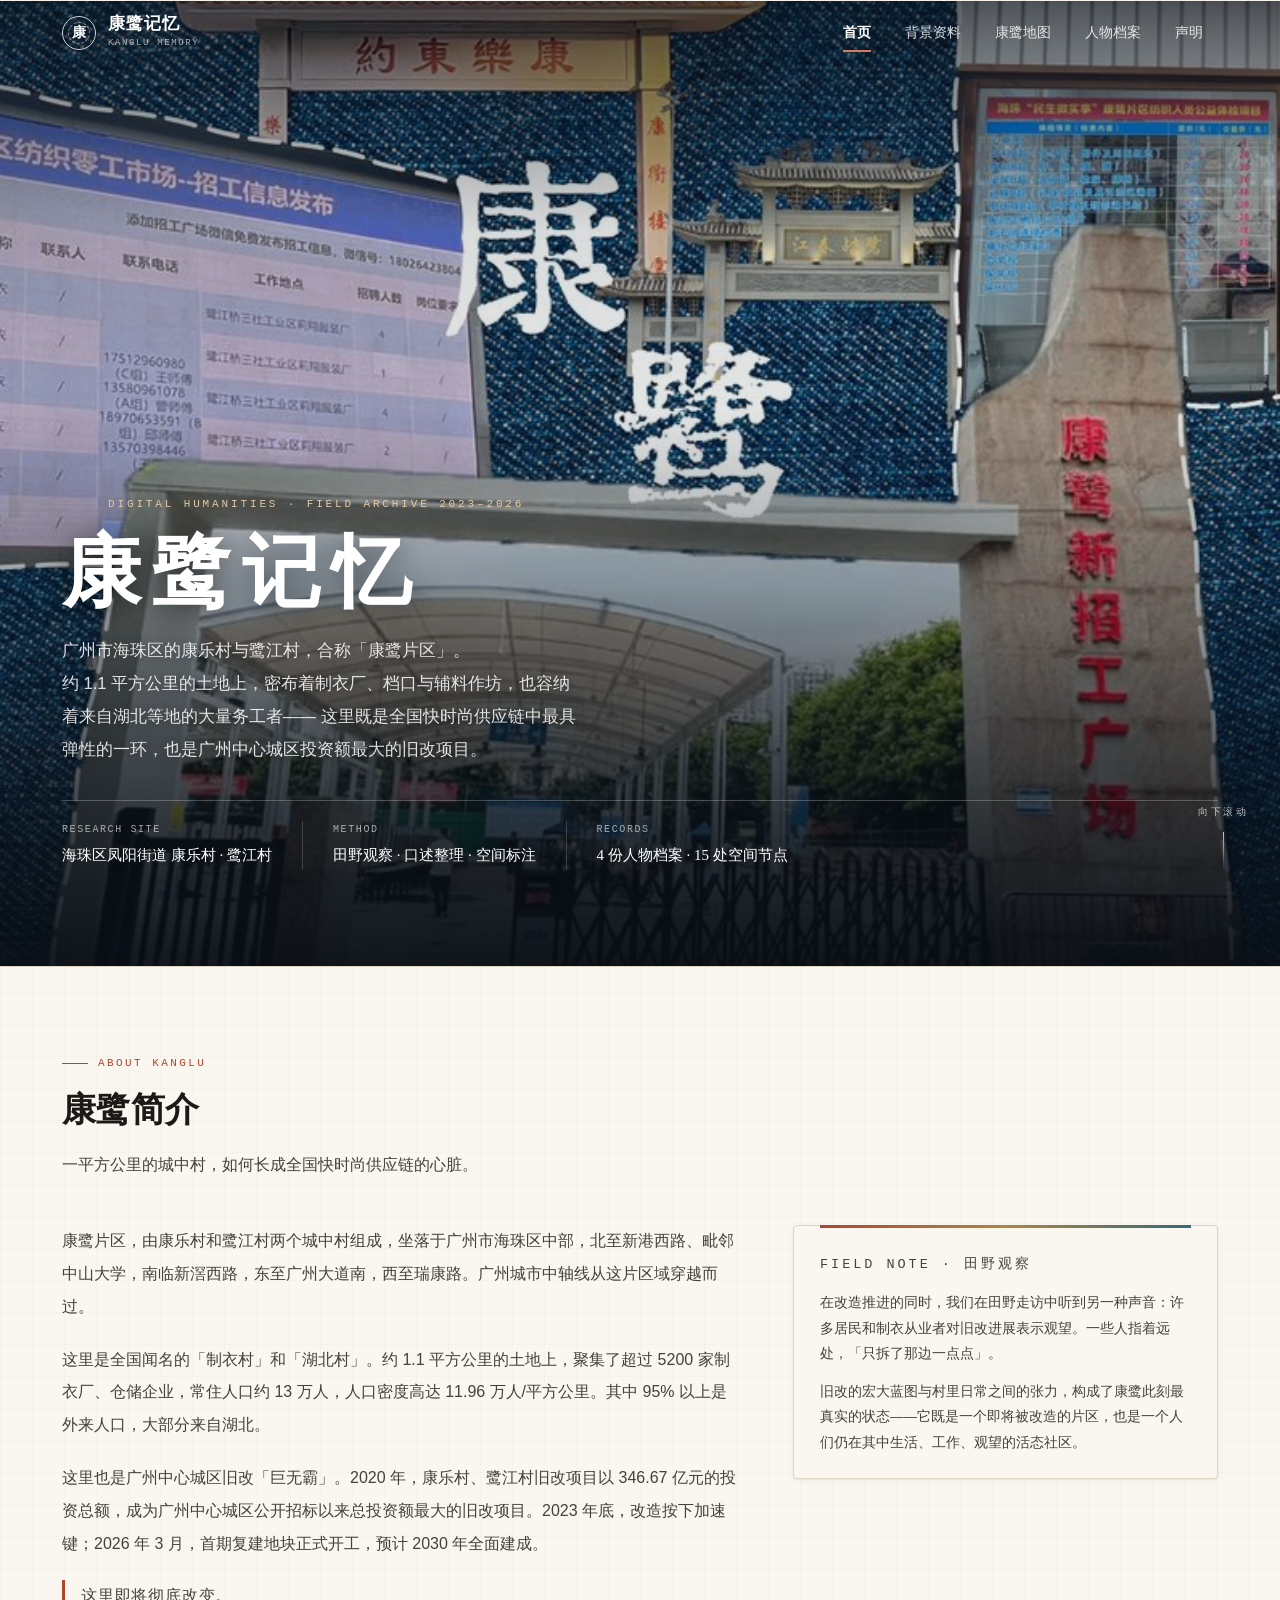
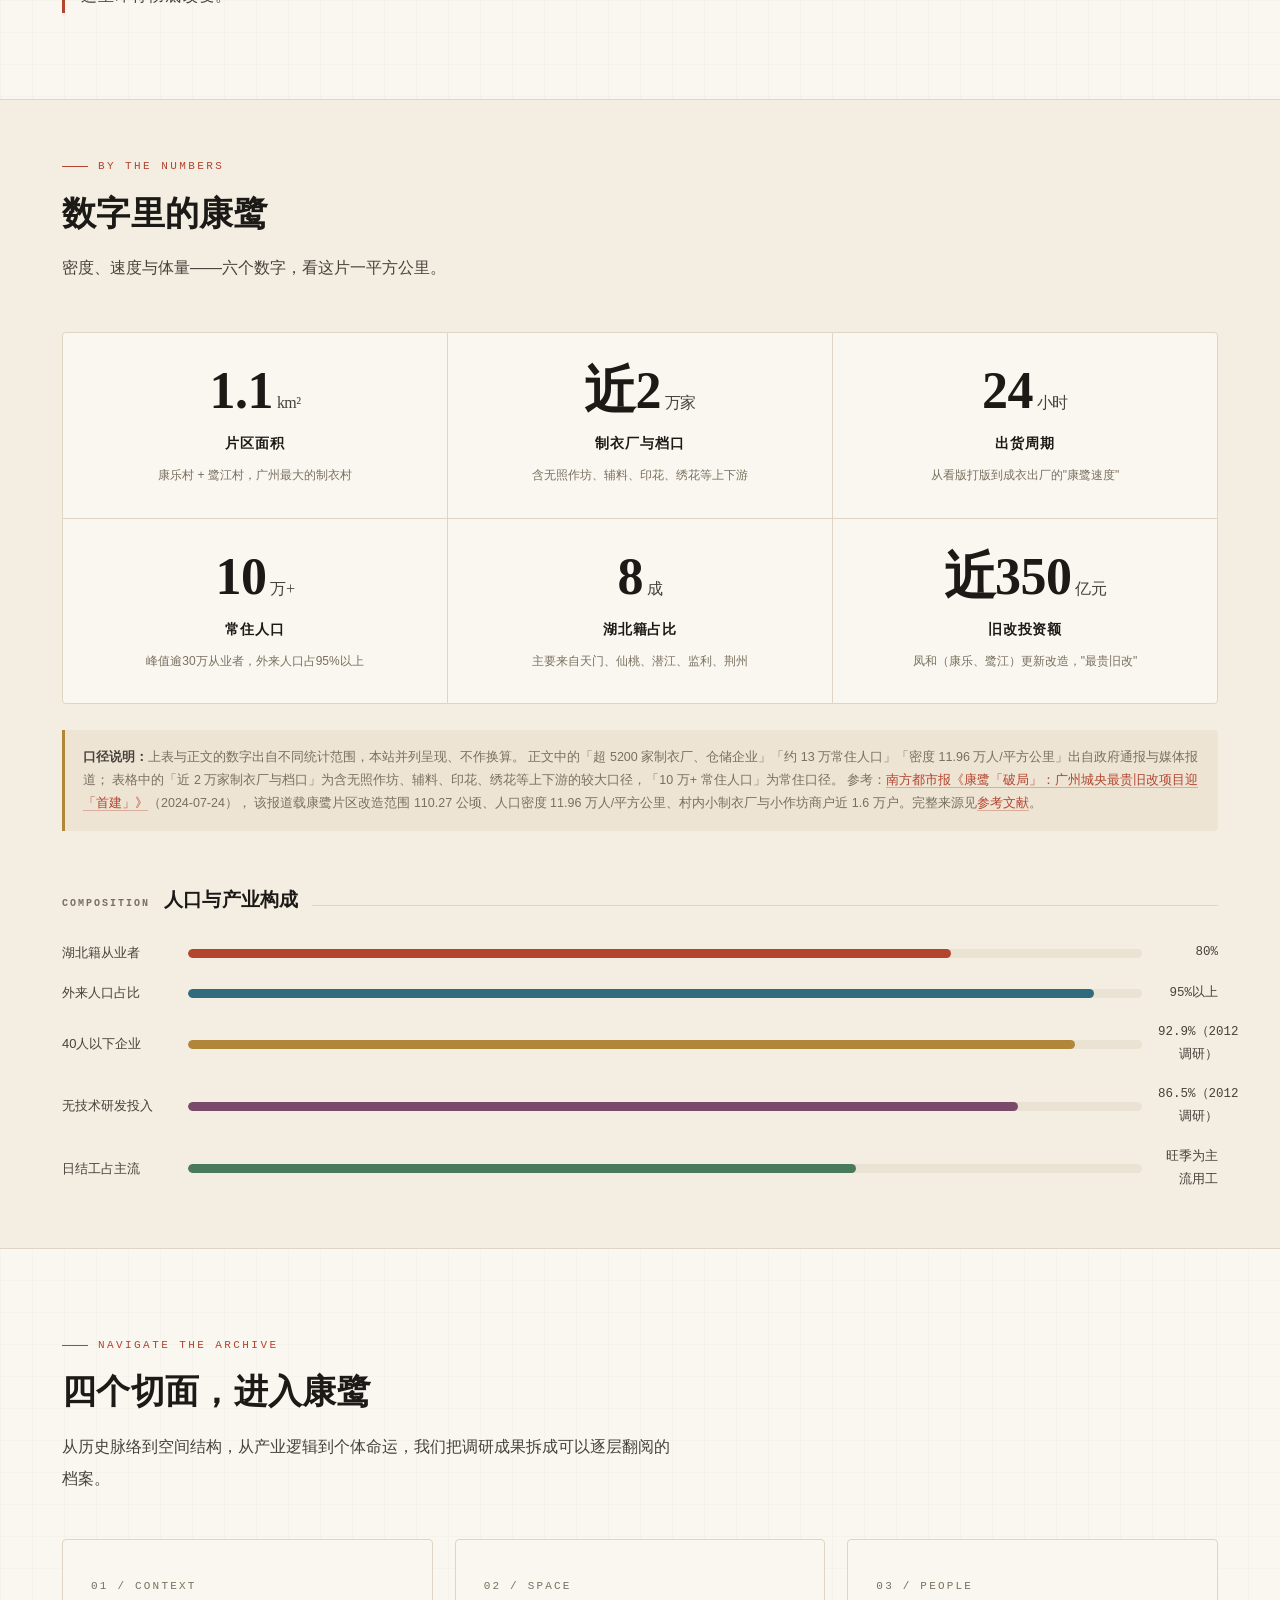
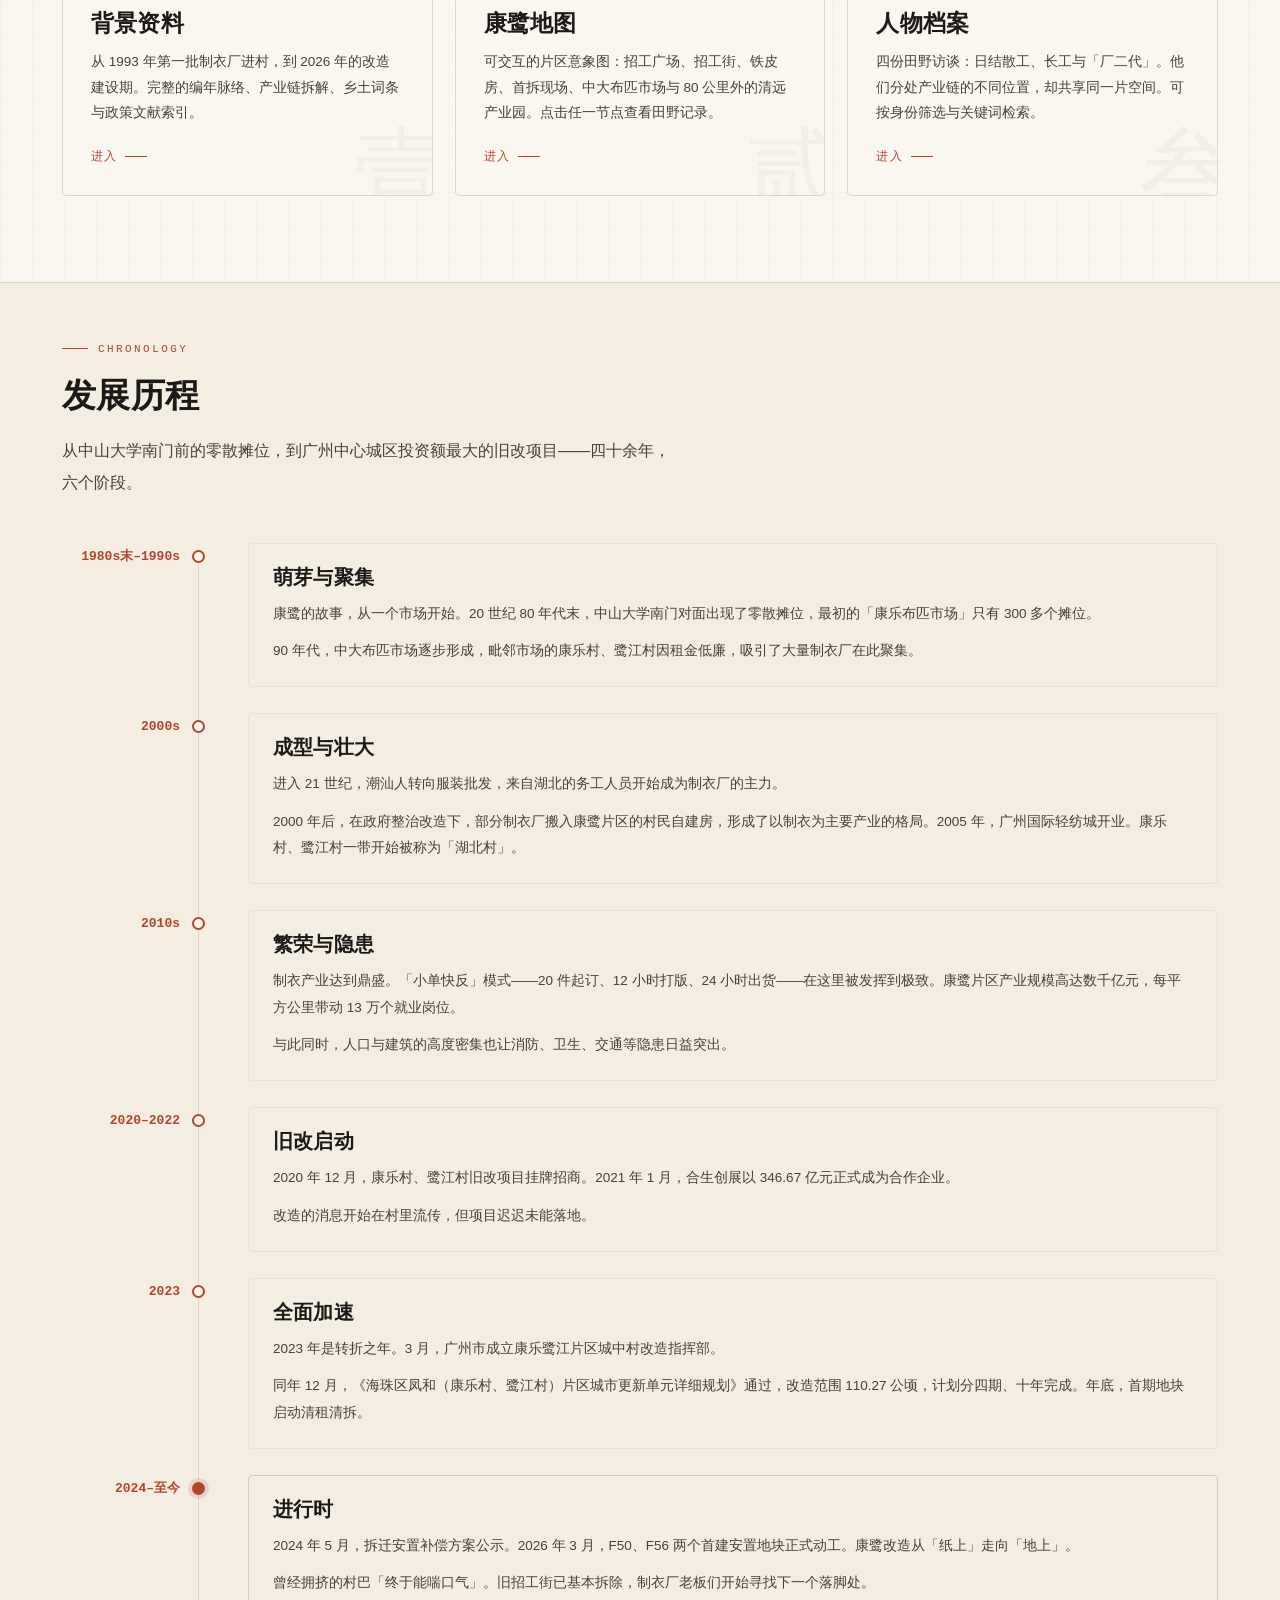
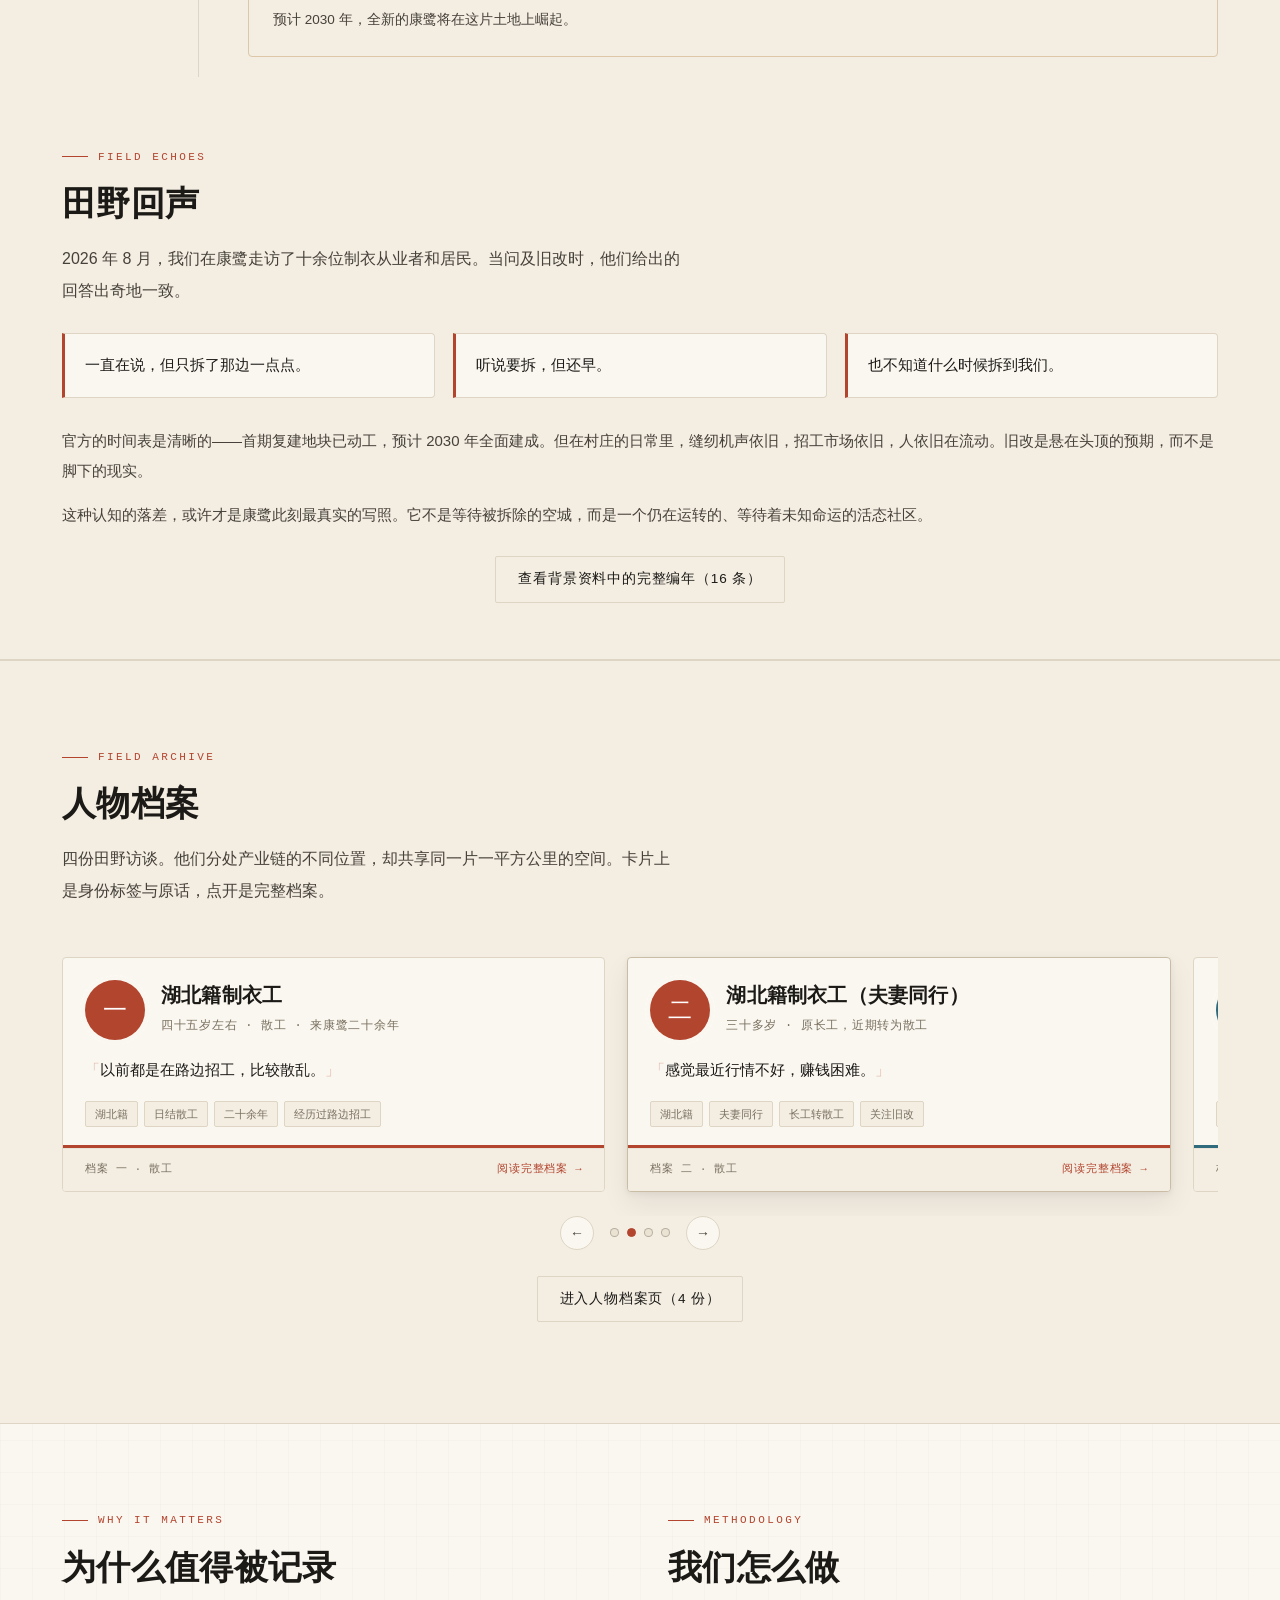
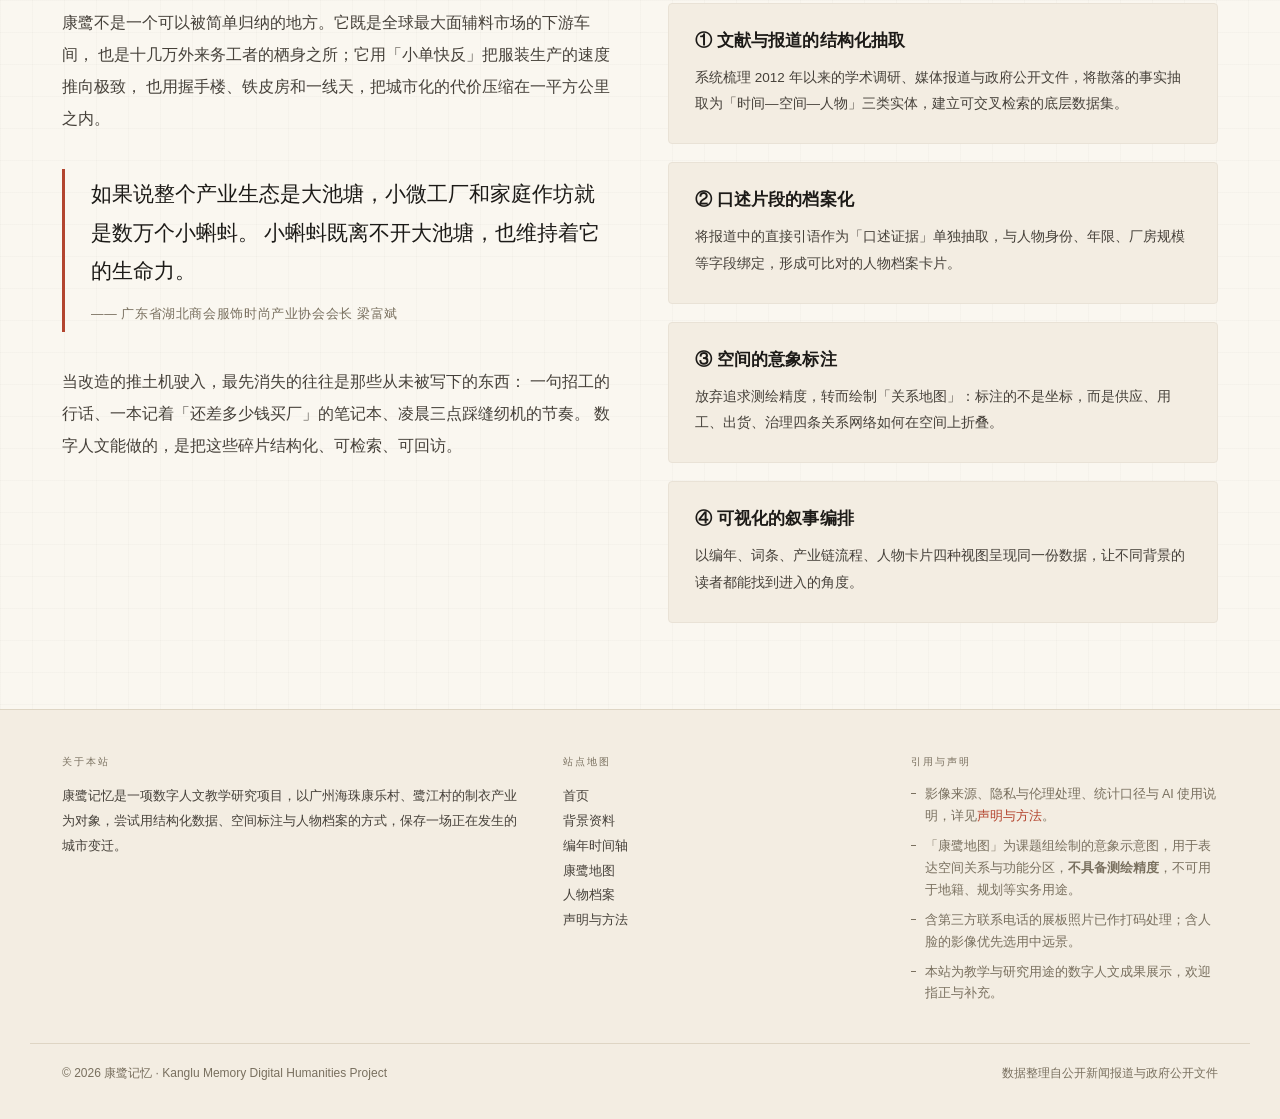
==== commit 95af9231: "M5 人物档案：换成 4 份真实田野档案 + 独立详情页 + 首页轮播 数据结构换血（破坏性替换）： - people-data.js 由 16 条虚构占位档案改为课题组提供的 4 份田野档案。   " ====
--- a/kanglu-dh/index.html
+++ b/kanglu-dh/index.html
@@ -140,7 +140,7 @@
         <span class="bgmark">叁</span>
         <span class="idx">03 / PEOPLE</span>
         <h3>人物档案</h3>
-        <p>口述档案卡片：制衣厂主、日结工、配套工序从业者、新入行者与研究者。可按身份筛选与关键词检索，点击进入完整档案。</p>
+        <p>四份田野访谈：日结散工、长工与「厂二代」。他们分处产业链的不同位置，却共享同一片空间。可按身份筛选与关键词检索。</p>
         <span class="arrow">进入</span>
       </a>
     </div>
@@ -178,6 +178,28 @@
 
       <div class="tl-more"><a class="btn ghost" href="background.html#chronicle">查看背景资料中的完整编年（16 条）</a></div>
     </div>
+  </div>
+</section>
+
+<!-- ============ 人物档案 ============ -->
+<section id="people" style="background:var(--paper-2);border-top:1px solid var(--line);border-bottom:1px solid var(--line)">
+  <div class="wrap">
+    <div class="sec-head reveal">
+      <p class="eyebrow">Field Archive</p>
+      <h2 class="h-sec">人物档案</h2>
+      <p class="lead">四份田野访谈。他们分处产业链的不同位置，却共享同一片一平方公里的空间。卡片上是身份标签与原话，点开是完整档案。</p>
+    </div>
+
+    <div class="ppl-carousel">
+      <div class="ppl-track" id="pplTrack"></div>
+      <div class="ppl-nav">
+        <button class="ppl-arrow" id="pplPrev" type="button" aria-label="上一份档案">←</button>
+        <div class="ppl-dots" id="pplDots"></div>
+        <button class="ppl-arrow" id="pplNext" type="button" aria-label="下一份档案">→</button>
+      </div>
+    </div>
+
+    <p class="tl-more" style="margin-top:26px"><a class="btn ghost" href="people.html">进入人物档案页（4 份）</a></p>
   </div>
 </section>
 
@@ -266,11 +288,13 @@
 <script src="assets/js/data.js"></script>
 <script src="assets/js/people-data.js"></script>
 <script src="assets/js/main.js"></script>
+<script src="assets/js/people.js"></script>
 <script>
   document.getElementById('recPeople').textContent = PEOPLE.length;
   document.getElementById('recPoi').textContent = POIS.length;
   renderStats('#stats');
   renderHistory('#hist');
+  initPeopleCarousel();
 
   // 人口与产业构成
   const BARS = [
--- a/kanglu-dh/assets/css/style.css
+++ b/kanglu-dh/assets/css/style.css
@@ -268,6 +268,8 @@
     radial-gradient(600px 260px at 6% 100%, rgba(179,69,47,.06), transparent 60%);
 }
 .page-banner h1{ font-size:46px; margin:8px 0 14px; letter-spacing:.03em; }
+/* 紧接影像带的页头不要底边线：那条 1px 线正好压在带的渐变上沿，会露出一道硬边 */
+.page-banner--flush{ border-bottom:0; }
 .crumb{ font-family:var(--mono); font-size:11px; letter-spacing:.16em; color:var(--ink-3); }
 .crumb a:hover{ color:var(--red); }
 
@@ -771,3 +773,220 @@
   .coda-quotes{ grid-template-columns:1fr; gap:12px; }
   .tl-hist .tl-body{ padding:18px 18px 20px; }
 }
+
+/* ============================================================
+   影像与图文（二级页）
+   ------------------------------------------------------------
+   分工：照片 = 氛围（影像带 / 错位大图），图件 = 材料（纸色面板）。
+   文字与图片的关系遵循三条硬规则：
+     1. 正文永远在纸色底上；只有影像带的标题压在图上，且必须压在
+        已完全过渡到纸色的那一段；
+     2. 图注永远在图的下方，不压在图上；
+     3. 数字与引语不用图承载，照片只负责氛围与现场感。
+   底色一律保持纸色系：首页的深色封面是全站唯一的深色。
+   ============================================================ */
+
+/* 统一色调：把黄昏偏蓝、白炽灯、白光等不同色温的照片拉进同一暖纸色系 */
+.band-img, .feature-media img, .panel img{
+  filter:saturate(.9) contrast(1.03) brightness(1.02);
+}
+
+/* ① 全幅影像带 */
+section.has-band{ padding-top:0; }
+.band{ position:relative; overflow:hidden; display:flex; align-items:flex-end;
+  height:clamp(320px, 44vh, 520px); }
+.band.short{ height:clamp(220px, 32vh, 380px); }
+.band-img{ position:absolute; inset:0; width:100%; height:100%; object-fit:cover; }
+.band-veil{
+  position:absolute; inset:0;
+  /* 上下都要渐隐：顶端从纸色较缓地淡入（约 13% 高度），避免照片"硬切"进版面；
+     底部完全过渡到纸色，标题因此落在干净的深字浅底上 */
+  background:linear-gradient(180deg,
+    var(--paper) 0%,
+    rgba(250,247,240,.78) 4%,
+    rgba(250,247,240,.36) 13%,
+    rgba(250,247,240,.16) 30%,
+    rgba(250,247,240,.15) 48%,
+    rgba(250,247,240,.78) 76%,
+    var(--paper) 100%);
+}
+.band-cap{ position:relative; z-index:2; width:100%; padding-bottom:22px; }
+.band-kicker{
+  display:flex; align-items:center; gap:10px; margin:0 0 10px;
+  font-family:var(--mono); font-size:11px; letter-spacing:.22em; text-transform:uppercase; color:var(--red);
+}
+.band-kicker::before{ content:""; width:26px; height:1px; background:var(--red); }
+.band-title{
+  font-family:var(--serif); font-weight:700; letter-spacing:.01em; line-height:1.3;
+  font-size:clamp(26px, 3.4vw, 42px); color:var(--ink); margin:0 0 10px;
+}
+.band-sub{ font-size:16px; line-height:1.9; color:var(--ink-2); max-width:60ch; margin:0; }
+
+/* ② 错位图文：大图 + 侧栏文字（.flip 左右互换） */
+.feature{ display:grid; grid-template-columns:1.25fr .8fr; gap:48px; align-items:center; margin-top:60px; }
+.feature.flip{ grid-template-columns:.8fr 1.25fr; }
+.feature.flip .feature-media{ order:2; }
+.feature-media{ position:relative; margin:0; }
+.feature-media img{
+  width:100%; height:auto; display:block;
+  border:1px solid var(--line); border-radius:var(--radius);
+}
+.feature-media figcaption{
+  margin-top:11px; font-family:var(--mono); font-size:12px; letter-spacing:.03em; color:var(--ink-3);
+}
+.feature-body h3{ font-family:var(--serif); font-size:24px; margin:0 0 14px; }
+.feature-body p{ font-size:15px; line-height:2; color:var(--ink-2); margin:0 0 14px; }
+.feature-body p:last-child{ margin-bottom:0; }
+
+/* ③ 纸色面板：图件类（展板、规划图）以「材料」的方式完整呈现 */
+.panel{
+  background:var(--paper); border:1px solid var(--line); border-radius:var(--radius);
+  padding:18px; box-shadow:var(--shadow-sm); margin:0;
+}
+.panel img{ width:100%; height:auto; display:block; border-radius:2px; }
+.panel-tag{
+  display:inline-block; margin-bottom:12px; font-family:var(--mono); font-size:10px;
+  letter-spacing:.18em; text-transform:uppercase; color:var(--ink-3);
+  border:1px solid var(--line); border-radius:2px; padding:2px 8px; background:var(--paper-2);
+}
+.panel figcaption{ margin-top:14px; font-size:12.5px; line-height:1.85; color:var(--ink-3); }
+.panel figcaption b{ color:var(--ink-2); font-weight:600; }
+.panel figcaption .src{ display:block; margin-top:5px; font-family:var(--mono); font-size:10.5px; }
+
+/* 面板成对排列 */
+.panel-row{ display:grid; grid-template-columns:1fr 1fr; gap:22px; margin-top:56px; }
+
+/* ============================================================
+   左侧竖排小节导航（大屏）
+   ------------------------------------------------------------
+   大屏（≥1320px）时给页面让出一条装订线：把 --maxw 收窄，
+   正文自动居中留出左侧余量，导航常驻显示、文字始终可见——
+   而不是靠悬停或压层去遮正文。
+   小屏回到横排跳转条（.subnav-wrap）。
+   ============================================================ */
+.side-nav{
+  position:fixed; left:14px; top:50%; transform:translateY(-50%); z-index:60;
+  display:flex; flex-direction:column; justify-content:space-between;
+  /* 给一个明确高度并让 7 项均分，轴才拉得开；否则按内容高度只有 260px 左右，显得小气 */
+  height:clamp(340px, 58vh, 560px);
+  padding:20px 16px 20px 12px;
+  /* 导航是固定定位、垂直居中，必然会有内容（尤其是影像带）落到它背后，
+     所以需要一块纸色底板，否则深色文字压在照片上完全读不清 */
+  background:rgba(250,247,240,.93);
+  border:1px solid var(--line);
+  border-radius:var(--radius);
+  box-shadow:var(--shadow-md);
+  backdrop-filter:blur(6px) saturate(150%);
+}
+.side-nav .track{
+  position:absolute; left:20px; top:30px; bottom:30px; width:2px;
+  background:rgba(121,112,95,.28); border-radius:1px; overflow:hidden;
+}
+.side-nav .track i{ display:block; width:100%; height:0; background:var(--red); transition:height .16s linear; }
+.side-nav a{
+  display:flex; align-items:center; gap:12px;
+  padding:0; font-size:13.5px; color:var(--ink-2); white-space:nowrap;
+}
+.side-nav a::before{
+  content:""; position:relative; z-index:1; flex:none;
+  width:13px; height:13px; border-radius:50%;
+  /* 圆点需要足够对比度：纸色填充 + 浅描边落在纸色页面上会完全看不见 */
+  background:var(--paper); border:2px solid rgba(121,112,95,.5); transition:.25s;
+}
+.side-nav a span{ font-family:var(--serif); transition:color .25s; }
+.side-nav a:hover::before{ border-color:var(--red); }
+.side-nav a:hover span{ color:var(--red); }
+.side-nav a.on::before{
+  background:var(--red); border-color:var(--red);
+  box-shadow:0 0 0 3px rgba(179,69,47,.16);
+}
+.side-nav a.on span{ color:var(--red); font-weight:700; }
+
+/* 大屏：给页面让出装订线。
+   正文宽度分档放宽，保证每一档的居中余量都容得下约 124px 宽的导航面板：
+     1200px 视口 → 940 宽正文 → 余量 130px ✓
+     1440px 视口 → 1080 宽正文 → 余量 180px ✓
+     1680px 视口 → 1220 宽正文 → 余量 230px ✓（回到原宽度） */
+@media (min-width:1200px){
+  body.has-sidenav{ --maxw:920px; }
+  .subnav-wrap{ display:none; }
+}
+@media (min-width:1440px){ body.has-sidenav{ --maxw:1080px; } }
+@media (min-width:1680px){ body.has-sidenav{ --maxw:1220px; } }
+@media (max-width:1199px){ .side-nav{ display:none; } }
+
+/* ============================================================
+   人物档案详情页
+   ============================================================ */
+.pd-head{ display:flex; gap:24px; align-items:center; margin:18px 0 20px; }
+.pd-head .avatar{ width:76px; height:76px; font-size:30px; }
+.pd-head h1{ font-size:clamp(26px, 3.4vw, 40px); margin:6px 0 8px; }
+.pd-sub{ font-family:var(--mono); font-size:12.5px; letter-spacing:.06em; color:var(--ink-3); margin:0; }
+
+.pd-tags{ display:flex; flex-wrap:wrap; gap:8px; margin-bottom:32px; }
+.pd-tags span{
+  font-size:12px; padding:3px 11px; border:1px solid var(--line); border-radius:2px;
+  color:var(--ink-2); background:var(--paper-2);
+}
+.pd-story{ max-width:74ch; }
+.pd-story p{ font-size:15.5px; line-height:2.1; color:var(--ink-2); margin:0 0 20px; }
+.pd-note{
+  margin:36px 0 0; padding:16px 18px; font-size:12.5px; line-height:1.85; color:var(--ink-3);
+  background:rgba(176,134,59,.08); border-left:3px solid var(--ochre);
+  border-radius:0 var(--radius) var(--radius) 0; max-width:74ch;
+}
+.pd-note a{ color:var(--red); }
+.pd-nav{
+  display:flex; flex-wrap:wrap; gap:12px; justify-content:space-between;
+  margin-top:48px; padding-top:26px; border-top:1px solid var(--line);
+}
+
+/* ============================================================
+   首页人物档案轮播
+   —— 中间大卡、两侧露边：滑动式轨道 + scroll-snap，
+      当前居中的一张加描边与阴影，圆点同步。
+   ============================================================ */
+.ppl-carousel{ position:relative; margin-top:36px; }
+.ppl-track{
+  display:flex; gap:22px; overflow-x:auto; scroll-snap-type:x mandatory;
+  padding:6px 0 24px; scrollbar-width:none; -ms-overflow-style:none;
+}
+.ppl-track::-webkit-scrollbar{ display:none; }
+.ppl-slide{ flex:0 0 47%; scroll-snap-align:center; }
+.ppl-slide .pcard{ height:100%; }
+.ppl-slide.on .pcard{ border-color:#c9bda6; box-shadow:var(--shadow-md); }
+
+.ppl-nav{ display:flex; align-items:center; justify-content:center; gap:16px; }
+.ppl-arrow{
+  width:34px; height:34px; border-radius:50%; border:1px solid var(--line);
+  background:var(--paper); color:var(--ink-2); font-size:14px; line-height:1;
+  cursor:pointer; transition:.2s;
+}
+.ppl-arrow:hover{ border-color:var(--ink-3); color:var(--red); }
+.ppl-dots{ display:flex; gap:8px; }
+.ppl-dots button{
+  width:9px; height:9px; padding:0; border-radius:50%; cursor:pointer;
+  border:1px solid rgba(121,112,95,.45); background:var(--paper-3); transition:.2s;
+}
+.ppl-dots button.on{ background:var(--red); border-color:var(--red); }
+
+@media (max-width:1080px){ .ppl-slide{ flex:0 0 62%; } }
+@media (max-width:760px){
+  .ppl-slide{ flex:0 0 86%; }
+  .pd-head{ gap:16px; }
+  .pd-head .avatar{ width:58px; height:58px; font-size:22px; }
+  .pd-nav{ flex-direction:column; }
+  .pd-nav .btn{ text-align:center; }
+}
+
+@media (max-width:1080px){
+  .feature, .feature.flip{ grid-template-columns:1fr; gap:26px; align-items:start; }
+  .feature.flip .feature-media{ order:0; }
+}
+@media (max-width:760px){
+  .band{ height:clamp(260px, 34vh, 380px); }
+  .band.short{ height:clamp(190px, 26vh, 300px); }
+  .band-cap{ padding-bottom:16px; }
+  .feature{ margin-top:38px; }
+  .panel-row{ grid-template-columns:1fr; gap:18px; margin-top:38px; }
+}
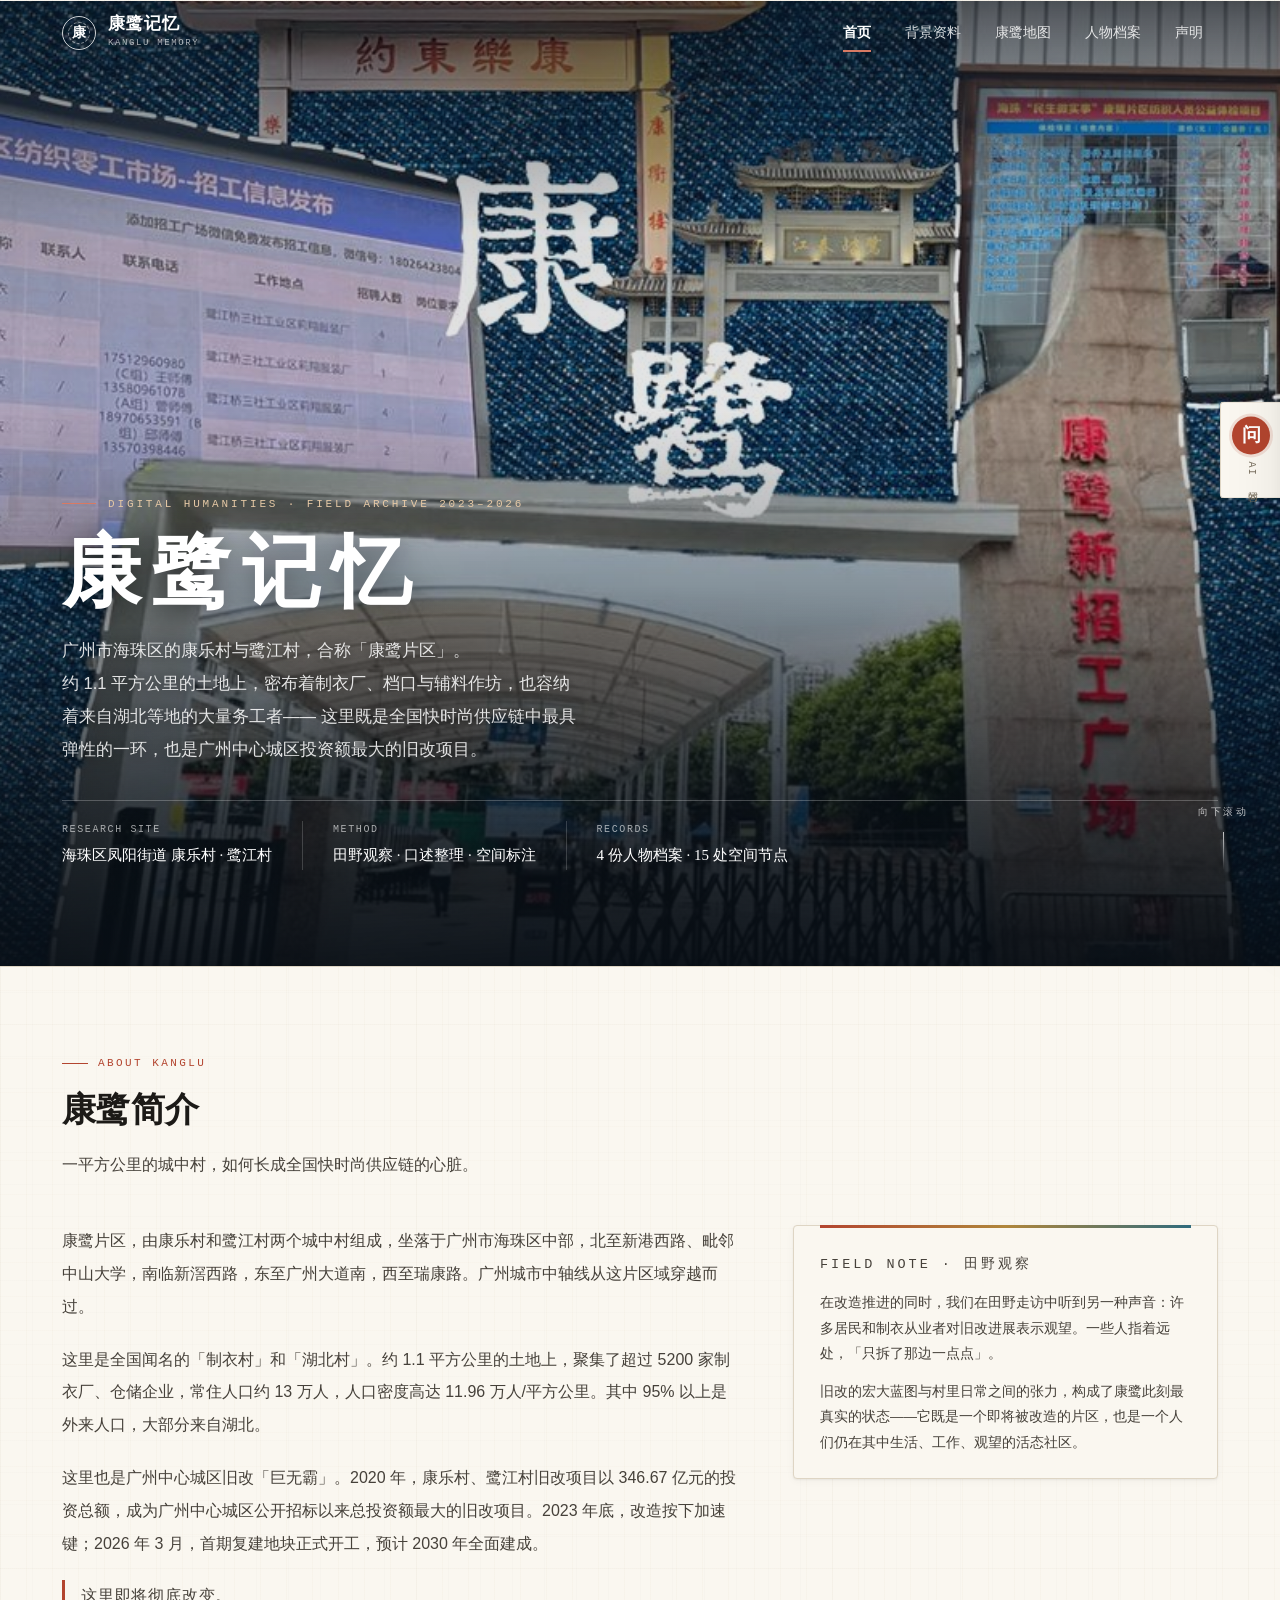
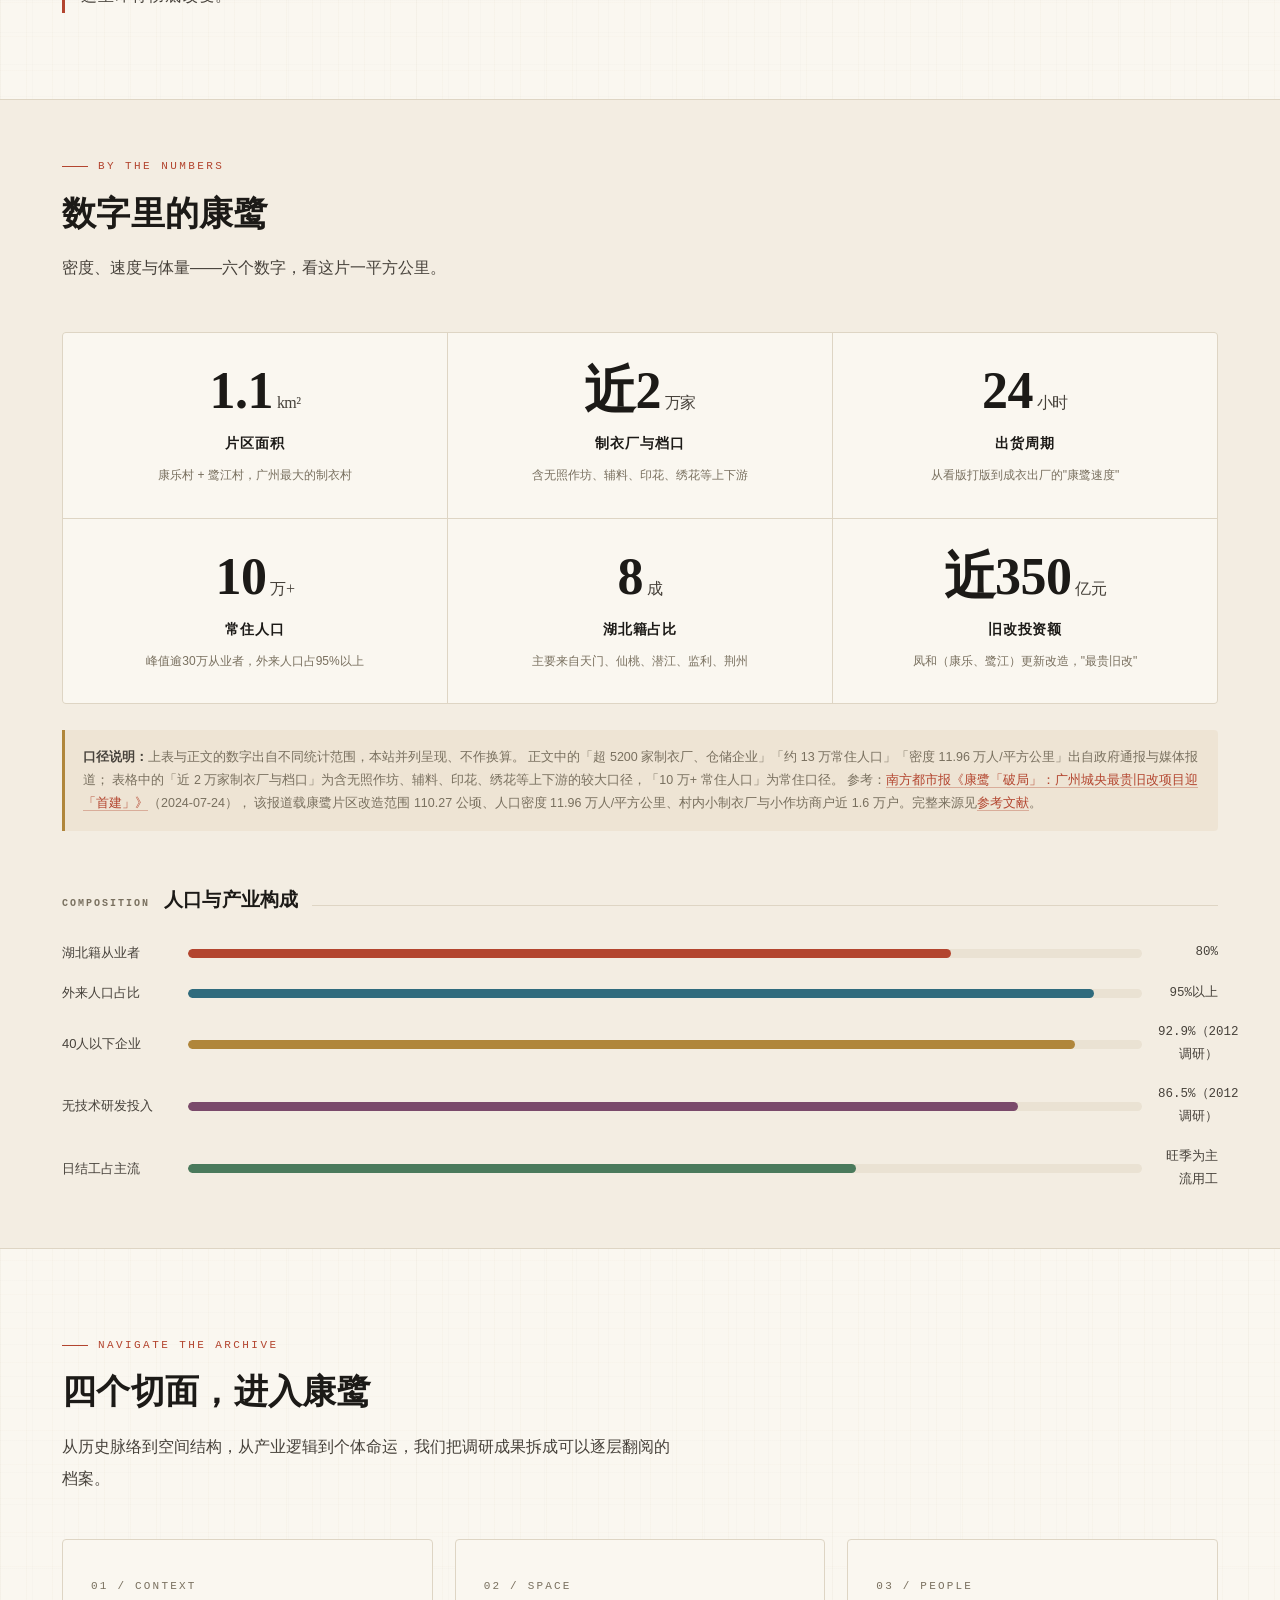
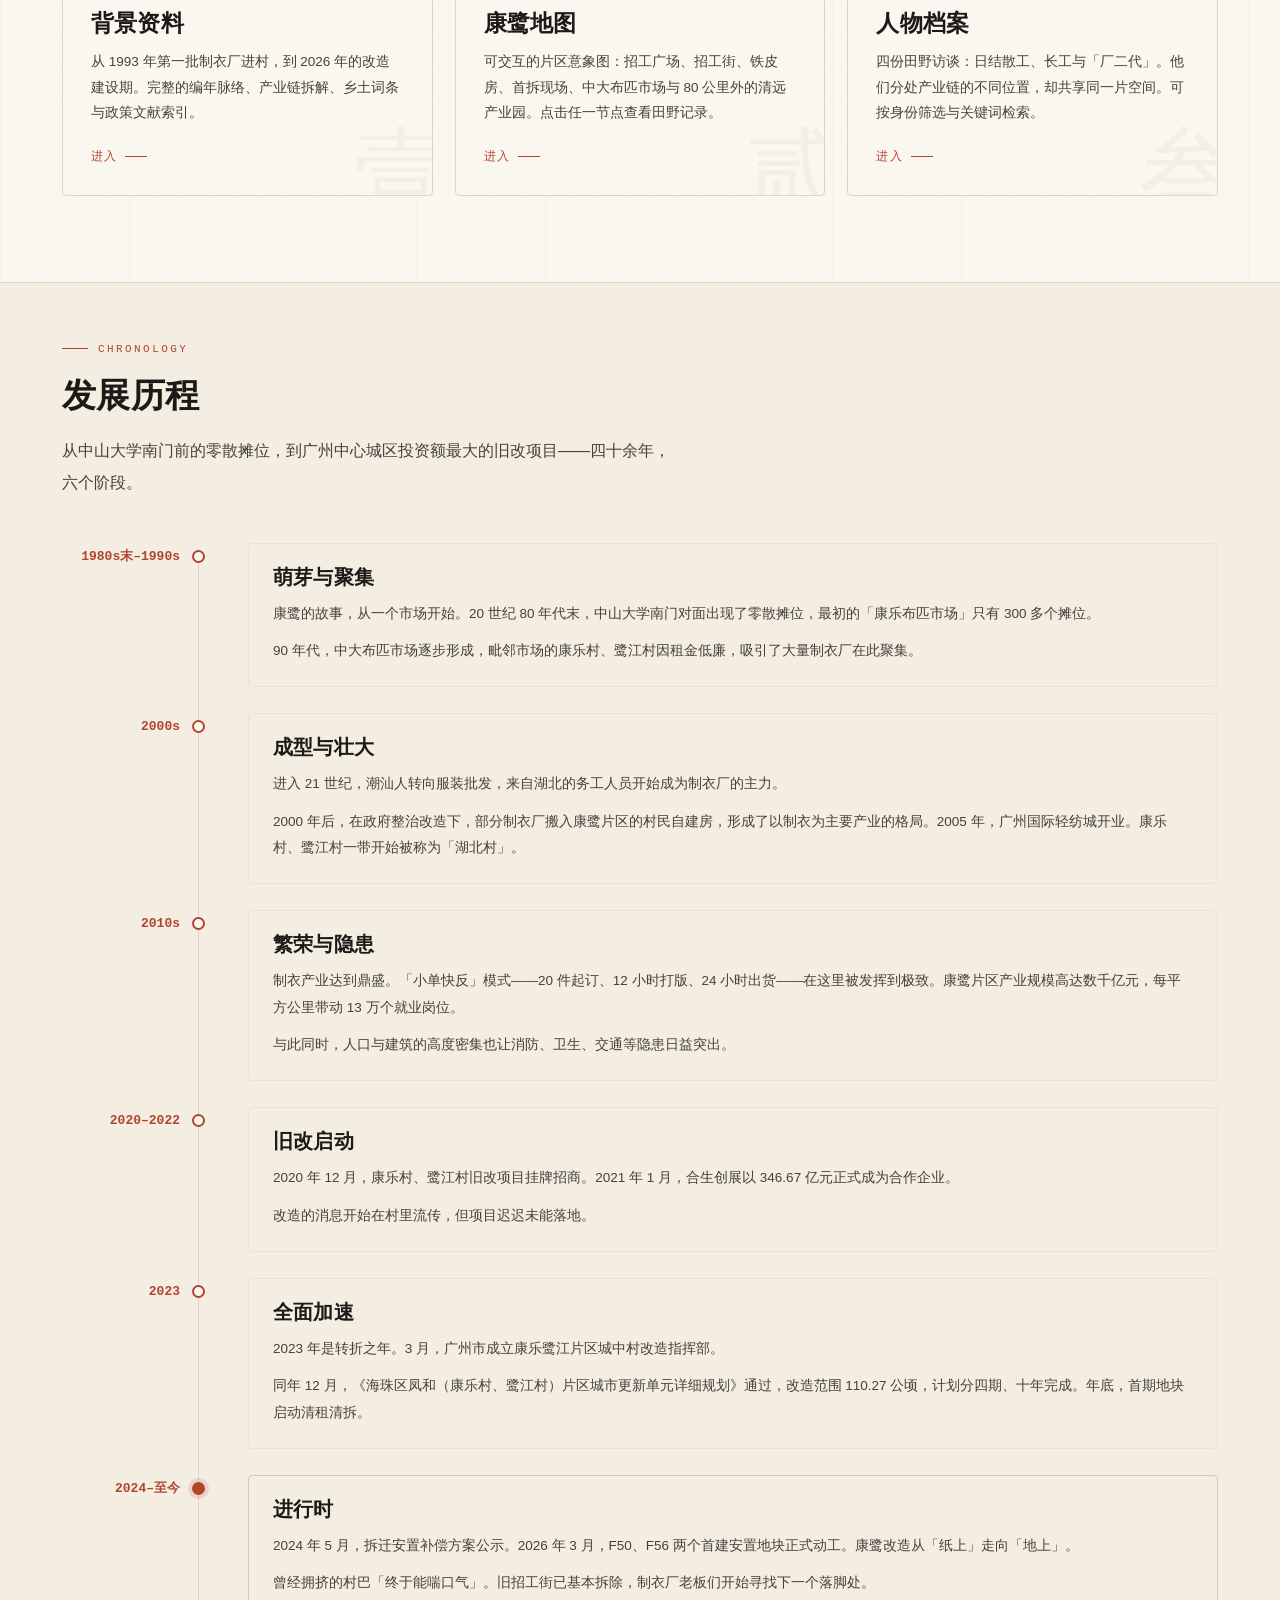
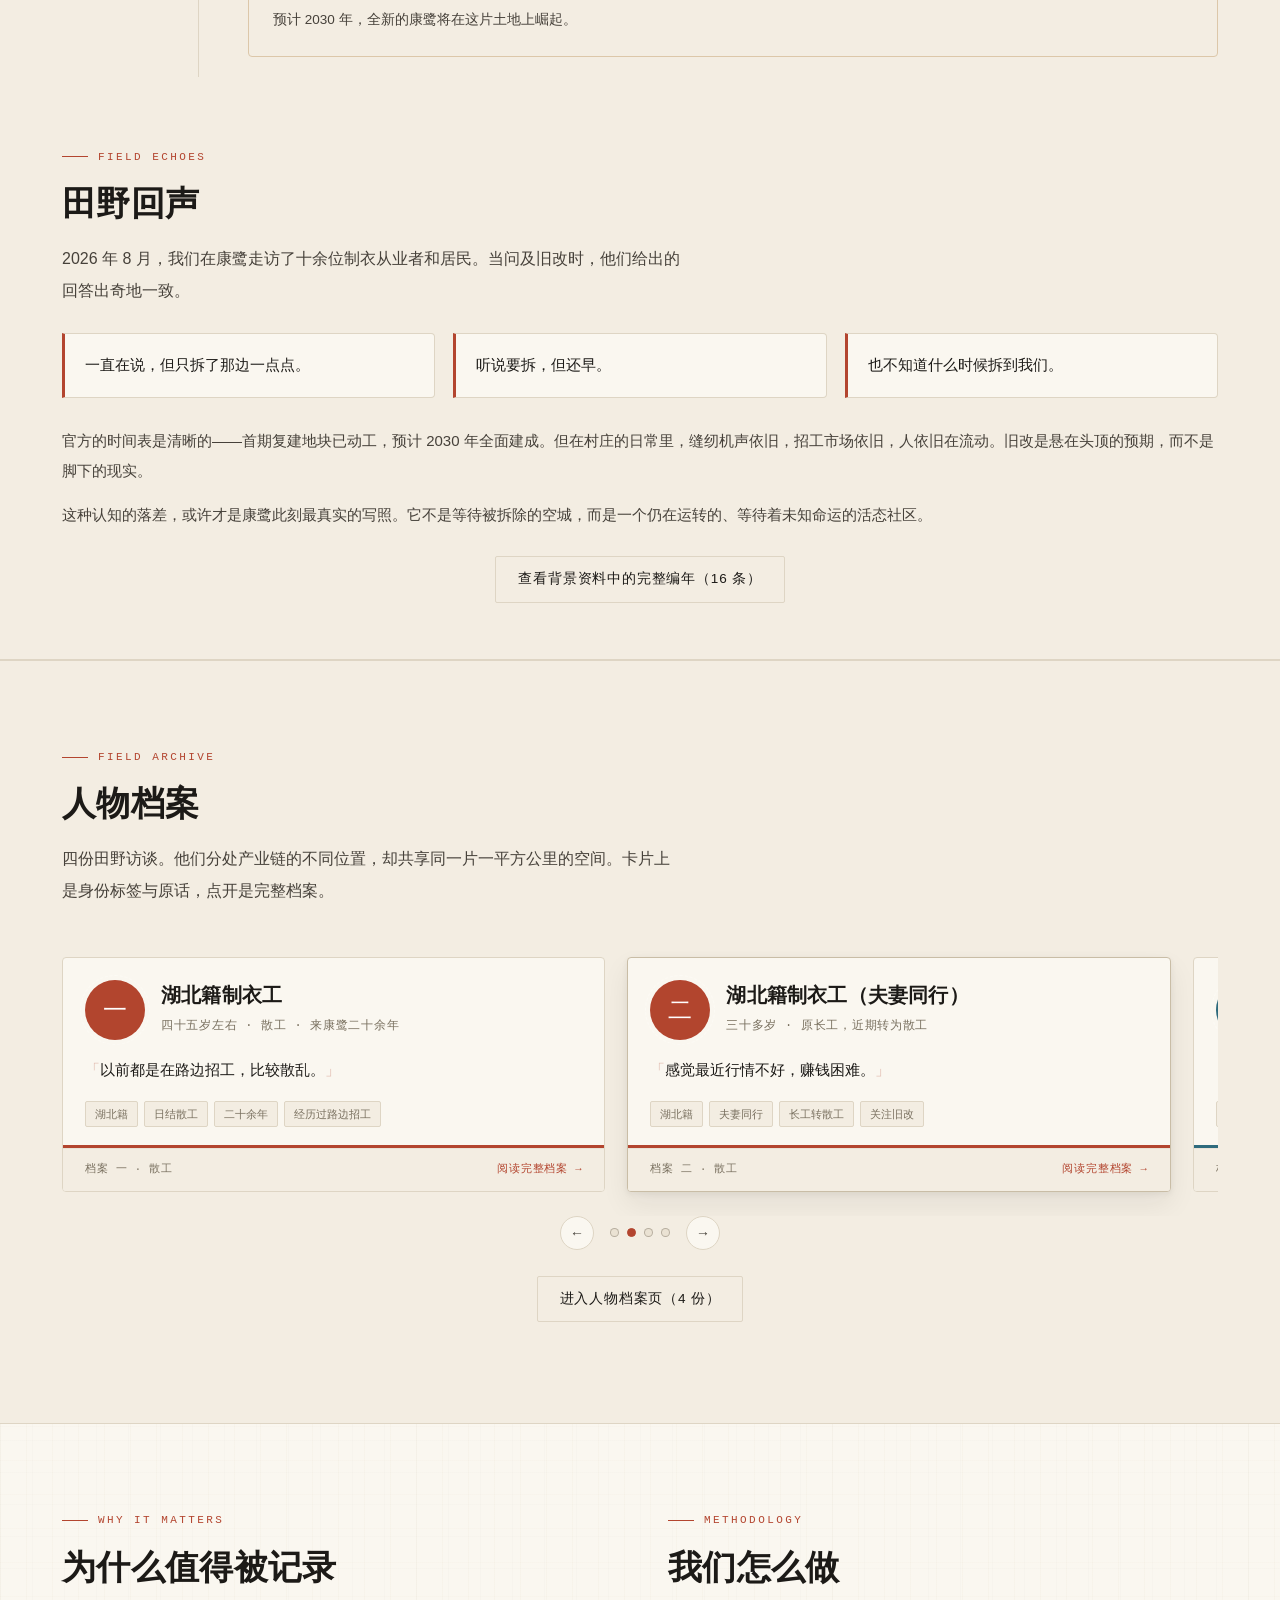
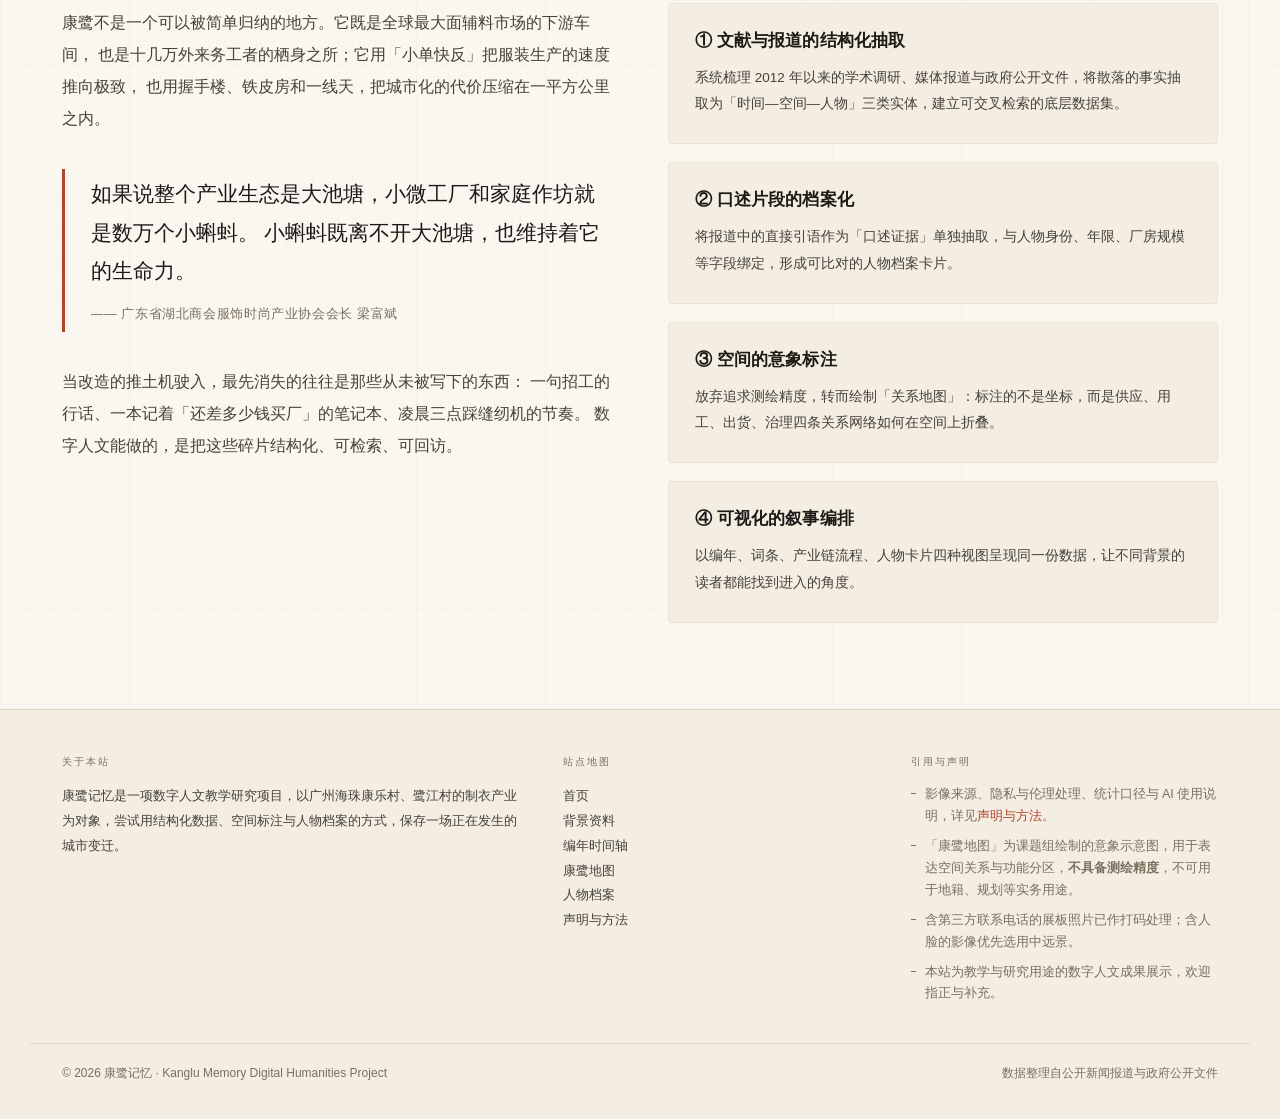
==== commit f7baba5a: "AI 问答（修改列表第 8 项）：右侧形象按钮 + 抽屉式对话框 + 可插拔接口 形态（按修改列表要求）：右侧一个形象按钮，点击从右侧展开对话框，宽约屏幕 1/4 （clamp(320px, 26vw" ====
--- a/kanglu-dh/index.html
+++ b/kanglu-dh/index.html
@@ -289,6 +289,7 @@
 <script src="assets/js/people-data.js"></script>
 <script src="assets/js/main.js"></script>
 <script src="assets/js/people.js"></script>
+<script src="assets/js/ai.js"></script>
 <script>
   document.getElementById('recPeople').textContent = PEOPLE.length;
   document.getElementById('recPoi').textContent = POIS.length;
--- a/kanglu-dh/assets/css/style.css
+++ b/kanglu-dh/assets/css/style.css
@@ -45,11 +45,27 @@
   font-size:15px;
   line-height:1.85;
   -webkit-font-smoothing:antialiased;
-  /* 纸纹：极淡的网格 */
+  /* ------------------------------------------------------------
+     全站背景（不铺照片）
+     思路：影像带已经是页面上唯一的「照片时刻」，全站再铺图会与它互相削弱。
+     所以这里只用纸的材质语言，让整站像同一张纸：
+       ① 两处极淡的环境光（视口固定，滚动时不移动）——顶部一点暖、左下一点冷，
+          用来给纯平的大面积留白一点温度；
+       ② 宣纸帘纹：每 26px 一道竖向细纹；
+       ③ 纸纤维：每 34px 一道横向更疏的细纹；
+       ④ 保留原有的 32px 网格骨架，作为版面的「底图坐标」。
+     材质层用默认的 scroll，随内容一起走，才像"在一张纸上滚动"而不是贴了层滤镜。
+     ------------------------------------------------------------ */
   background-image:
-    linear-gradient(rgba(28,26,23,.018) 1px, transparent 1px),
-    linear-gradient(90deg, rgba(28,26,23,.018) 1px, transparent 1px);
-  background-size:32px 32px;
+    radial-gradient(1100px 520px at 50% -8%, rgba(176,134,59,.055), transparent 68%),
+    radial-gradient(900px 560px at 4% 106%, rgba(47,107,125,.045), transparent 70%),
+    repeating-linear-gradient(90deg, rgba(139,105,20,.024) 0 1px, transparent 1px 26px),
+    repeating-linear-gradient(0deg, rgba(139,105,20,.016) 0 1px, transparent 1px 34px),
+    linear-gradient(rgba(28,26,23,.012) 1px, transparent 1px),
+    linear-gradient(90deg, rgba(28,26,23,.012) 1px, transparent 1px);
+  background-repeat:no-repeat, no-repeat, repeat, repeat, repeat, repeat;
+  background-size:auto, auto, auto, auto, 32px 32px, 32px 32px;
+  background-attachment:fixed, fixed, scroll, scroll, scroll, scroll;
 }
 img{ max-width:100%; display:block; }
 a{ color:inherit; text-decoration:none; }
@@ -358,7 +374,10 @@
 .mp-grain{ fill:rgba(28,26,23,.028); }
 
 /* 详情面板 */
-.map-panel{ background:var(--paper-2); border:1px solid var(--line); border-radius:var(--radius); padding:24px; position:sticky; top:86px; }
+.map-panel{ background:var(--paper-2); border:1px solid var(--line); border-radius:var(--radius); padding:24px; }
+/* 注：这里原本是 position:sticky; top:86px。它是右侧栏的第一块，
+   sticky 的作用范围覆盖了下面的「空间关系速览」「节点索引」两张卡，
+   滚动时会压着它们一起"跟着走"。已去掉 sticky。 */
 .map-panel .ph{ font-family:var(--mono); font-size:10px; letter-spacing:.2em; color:var(--ink-3); text-transform:uppercase; margin-bottom:12px; }
 .map-panel h3{ font-size:24px; margin-bottom:4px; }
 .map-panel .psum{ font-size:13.5px; color:var(--ink-2); margin:10px 0 16px; line-height:1.9; }
@@ -794,21 +813,25 @@
 /* ① 全幅影像带 */
 section.has-band{ padding-top:0; }
 .band{ position:relative; overflow:hidden; display:flex; align-items:flex-end;
-  height:clamp(320px, 44vh, 520px); }
-.band.short{ height:clamp(220px, 32vh, 380px); }
+  height:clamp(360px, 50vh, 600px); }
+.band.short{ height:clamp(260px, 40vh, 470px); }
+/* 页首题头带：图片从页面顶端开始，承担页面标题，比普通带更高、保留更多画面 */
+.band--hero{ height:clamp(420px, 58vh, 720px); }
 .band-img{ position:absolute; inset:0; width:100%; height:100%; object-fit:cover; }
 .band-veil{
   position:absolute; inset:0;
-  /* 上下都要渐隐：顶端从纸色较缓地淡入（约 13% 高度），避免照片"硬切"进版面；
-     底部完全过渡到纸色，标题因此落在干净的深字浅底上 */
+  /* 上端用约 22% 的高度缓慢淡入（太短会像"顶格"贴上去），
+     中段只留 13% 压层让照片真正露出来，下端再用约 44% 的高度过渡到纸色，
+     保证标题始终落在纯纸色区 */
   background:linear-gradient(180deg,
     var(--paper) 0%,
-    rgba(250,247,240,.78) 4%,
-    rgba(250,247,240,.36) 13%,
-    rgba(250,247,240,.16) 30%,
-    rgba(250,247,240,.15) 48%,
-    rgba(250,247,240,.78) 76%,
-    var(--paper) 100%);
+    rgba(250,247,240,.88) 4%,
+    rgba(250,247,240,.58) 11%,
+    rgba(250,247,240,.28) 22%,
+    rgba(250,247,240,.13) 40%,
+    rgba(250,247,240,.14) 52%,
+    rgba(250,247,240,.62) 72%,
+    var(--paper) 96%);
 }
 .band-cap{ position:relative; z-index:2; width:100%; padding-bottom:22px; }
 .band-kicker{
@@ -979,6 +1002,82 @@
   .pd-nav .btn{ text-align:center; }
 }
 
+/* ============================================================
+   AI 问答：右侧形象按钮 + 从右侧展开的对话框（约占屏幕 1/4）
+   ============================================================ */
+.ai-launch{
+  position:fixed; right:0; top:50%; transform:translateY(-50%); z-index:120;
+  display:flex; flex-direction:column; align-items:center; gap:7px;
+  padding:14px 10px 12px 11px;
+  border:1px solid var(--line); border-right:0;
+  border-radius:var(--radius) 0 0 var(--radius);
+  background:var(--paper); box-shadow:var(--shadow-md); cursor:pointer; transition:.25s;
+}
+.ai-launch:hover{ background:var(--paper-2); }
+.ai-mascot{
+  width:38px; height:38px; border-radius:50%; display:grid; place-items:center;
+  background:var(--red); color:#fff; font-family:var(--serif); font-size:19px; font-weight:700;
+  box-shadow:0 0 0 3px rgba(179,69,47,.14);
+}
+.ai-mascot-img{ width:44px; height:44px; border-radius:50%; object-fit:cover; display:block; }
+.ai-launch-txt{
+  writing-mode:vertical-rl; font-family:var(--mono); font-size:10px;
+  letter-spacing:.12em; color:var(--ink-3);
+}
+html.ai-open .ai-launch{ opacity:0; pointer-events:none; }
+
+.ai-panel{
+  position:fixed; top:0; right:0; bottom:0; z-index:130;
+  width:clamp(320px, 26vw, 460px);
+  display:flex; flex-direction:column;
+  background:var(--paper); border-left:1px solid var(--line); box-shadow:var(--shadow-lg);
+  transform:translateX(103%); transition:transform .34s cubic-bezier(.3,.8,.3,1);
+}
+.ai-panel.open{ transform:none; }
+
+.ai-hd{ display:flex; align-items:center; gap:12px; padding:16px 18px; border-bottom:1px solid var(--line); }
+.ai-hd-tx b{ display:block; font-family:var(--serif); font-size:15px; }
+.ai-hd-tx i{ font-style:normal; font-family:var(--mono); font-size:10px; letter-spacing:.1em; color:var(--ink-3); }
+.ai-close{
+  margin-left:auto; width:28px; height:28px; border-radius:50%;
+  border:1px solid var(--line); background:var(--paper); color:var(--ink-2);
+  font-size:16px; line-height:1; cursor:pointer; transition:.2s;
+}
+.ai-close:hover{ border-color:var(--ink-3); color:var(--red); }
+
+.ai-log{ flex:1; overflow-y:auto; padding:18px; display:flex; flex-direction:column; gap:14px; }
+.ai-msg{ font-size:13.5px; line-height:1.9; padding:11px 14px; border-radius:var(--radius); white-space:pre-wrap; }
+.ai-bot{ background:var(--paper-2); border:1px solid var(--line-soft); color:var(--ink-2); max-width:94%; }
+.ai-me{ align-self:flex-end; background:var(--ink); color:var(--paper); max-width:88%; }
+.ai-msg.typing::after{ content:"…"; animation:aiBlink 1.1s steps(1) infinite; }
+@keyframes aiBlink{ 50%{ opacity:.25 } }
+
+.ai-presets{ display:flex; flex-wrap:wrap; gap:7px; padding:0 18px 12px; }
+.ai-chip{
+  font-size:12px; padding:5px 11px; border:1px solid var(--line); border-radius:99px;
+  background:var(--paper); color:var(--ink-2); cursor:pointer; transition:.2s;
+}
+.ai-chip:hover{ border-color:var(--red); color:var(--red); }
+
+.ai-form{ display:flex; gap:9px; padding:12px 18px 18px; border-top:1px solid var(--line); }
+.ai-input{
+  flex:1; min-width:0; padding:10px 12px; border:1px solid var(--line); border-radius:var(--radius);
+  background:var(--paper); font-family:inherit; font-size:13.5px; color:var(--ink);
+}
+.ai-input:focus{ outline:none; border-color:var(--ink-3); }
+.ai-send{
+  padding:10px 18px; border:1px solid var(--ink); border-radius:var(--radius);
+  background:var(--ink); color:var(--paper); font-size:13.5px; cursor:pointer; transition:.2s;
+}
+.ai-send:hover{ background:var(--red); border-color:var(--red); }
+.ai-send:disabled{ opacity:.5; cursor:default; }
+
+@media (max-width:900px){
+  .ai-panel{ width:min(88vw, 420px); }
+  .ai-launch-txt{ display:none; }
+  .ai-launch{ padding:12px 10px; }
+}
+
 @media (max-width:1080px){
   .feature, .feature.flip{ grid-template-columns:1fr; gap:26px; align-items:start; }
   .feature.flip .feature-media{ order:0; }
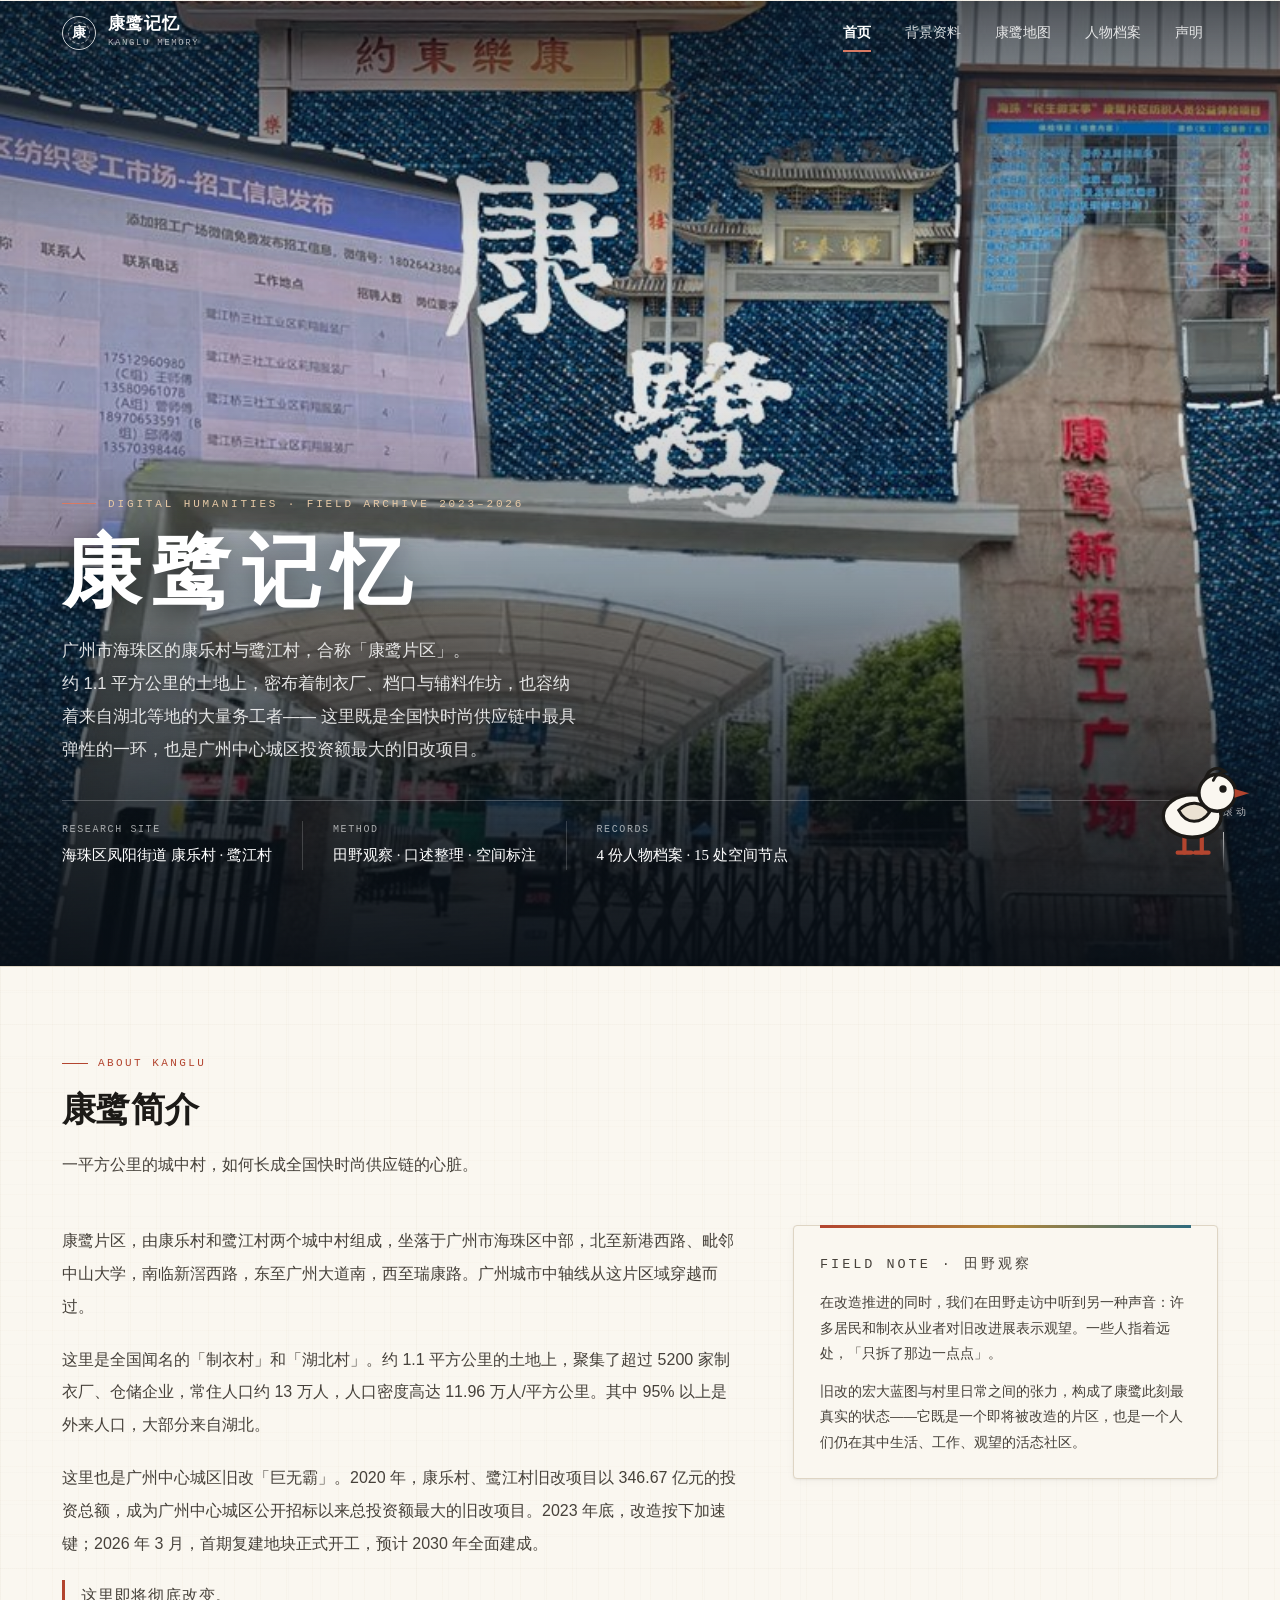
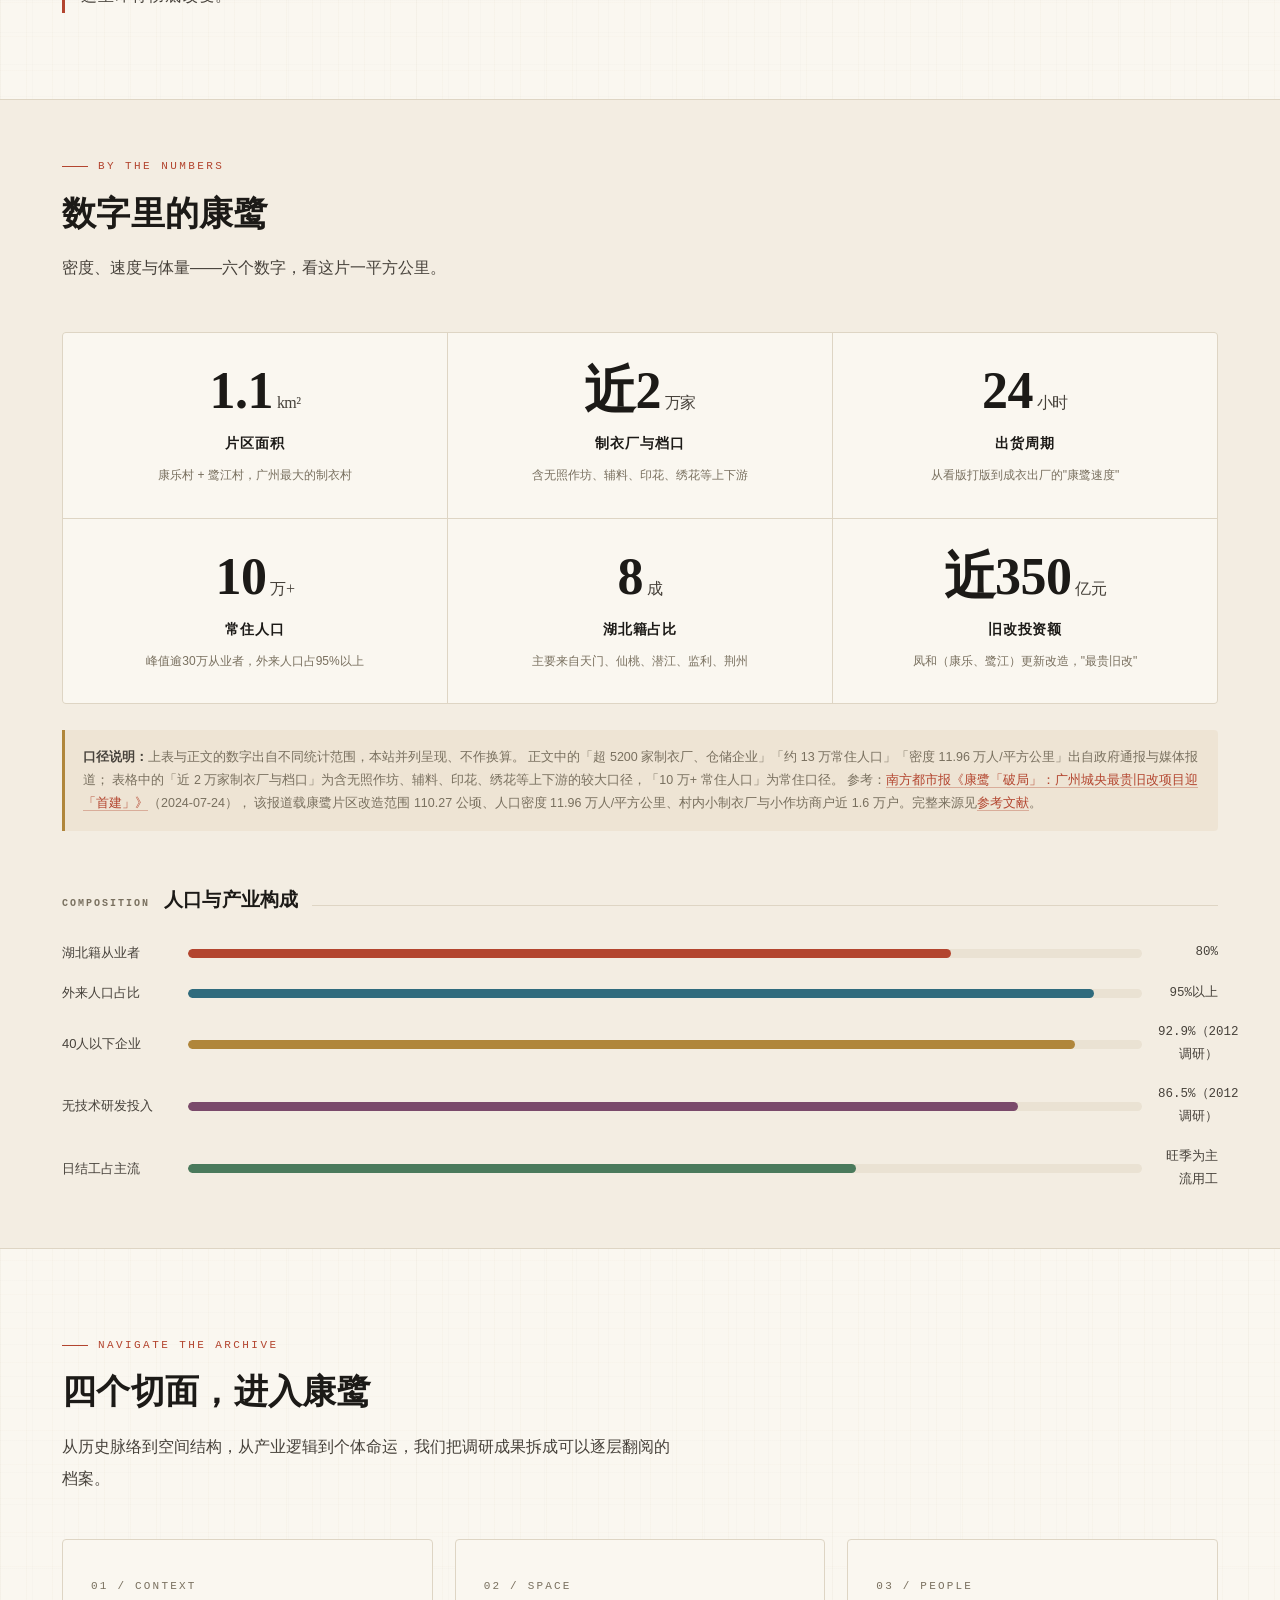
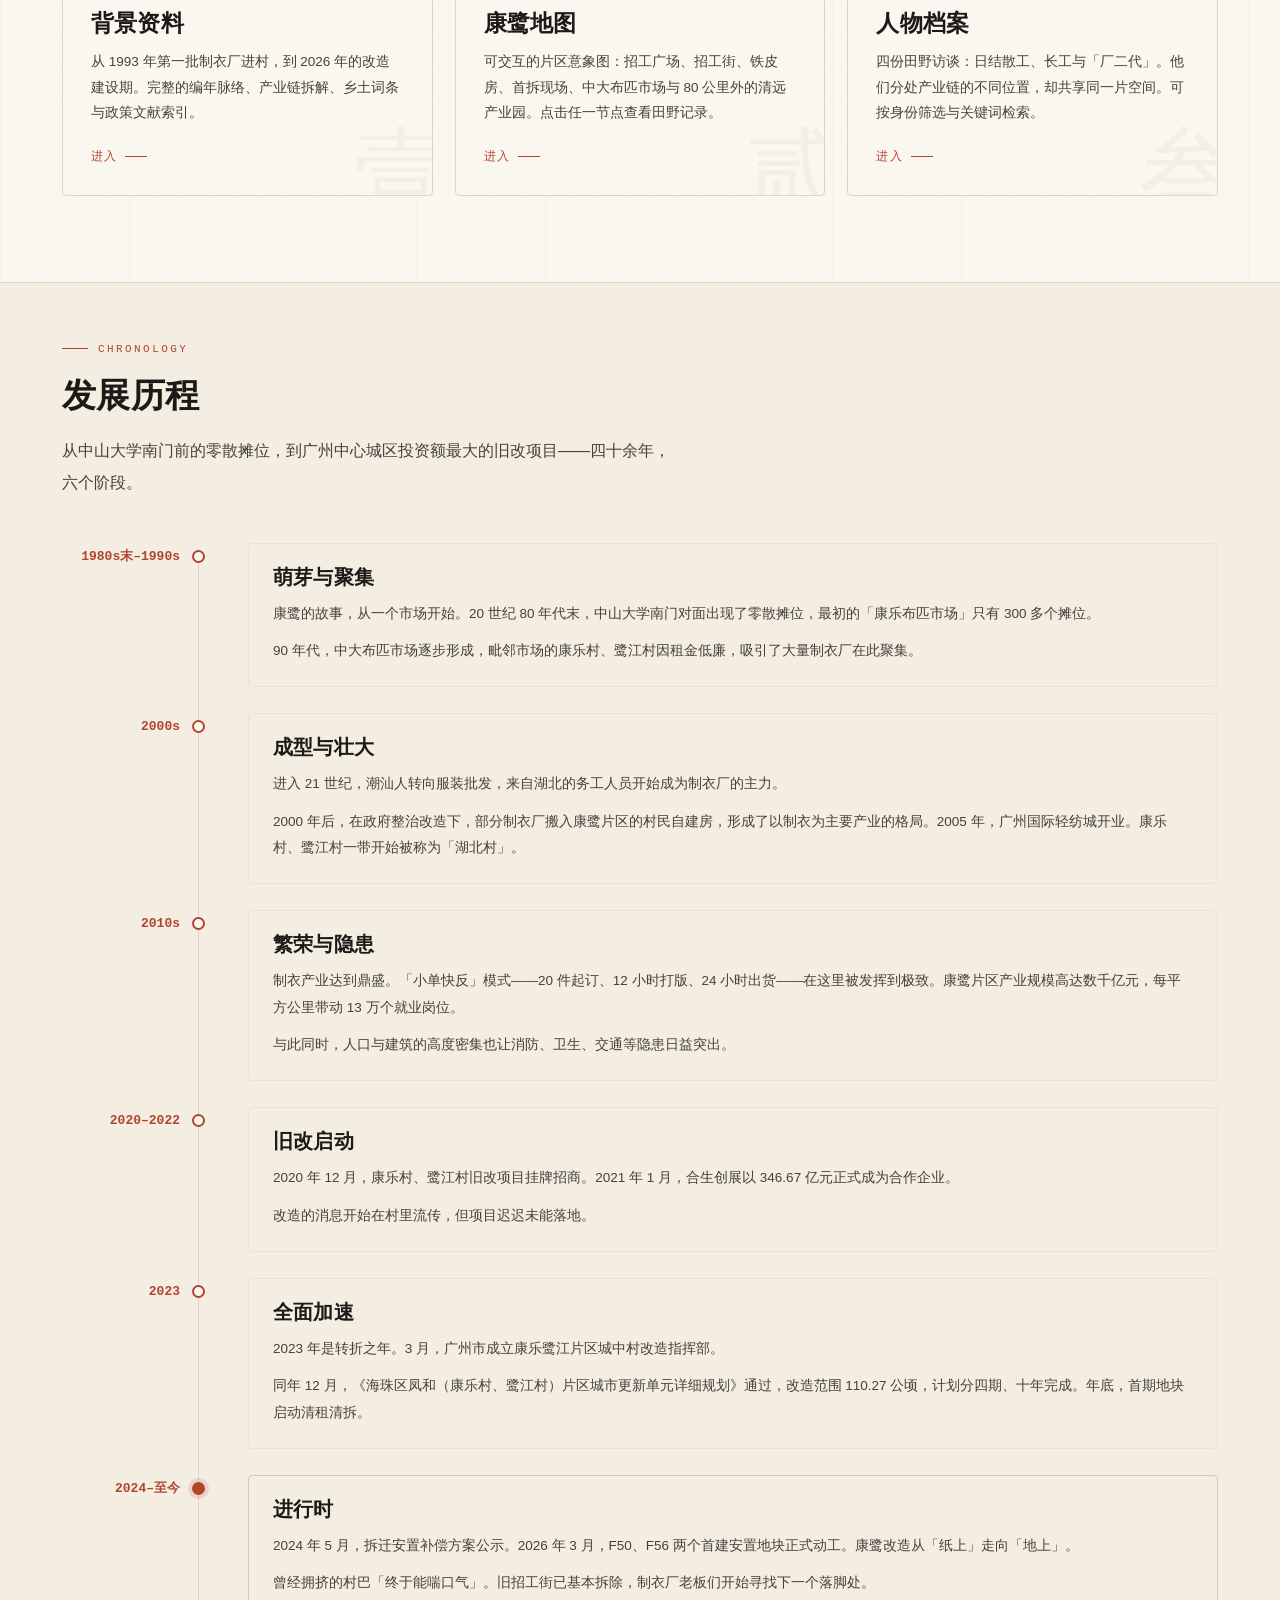
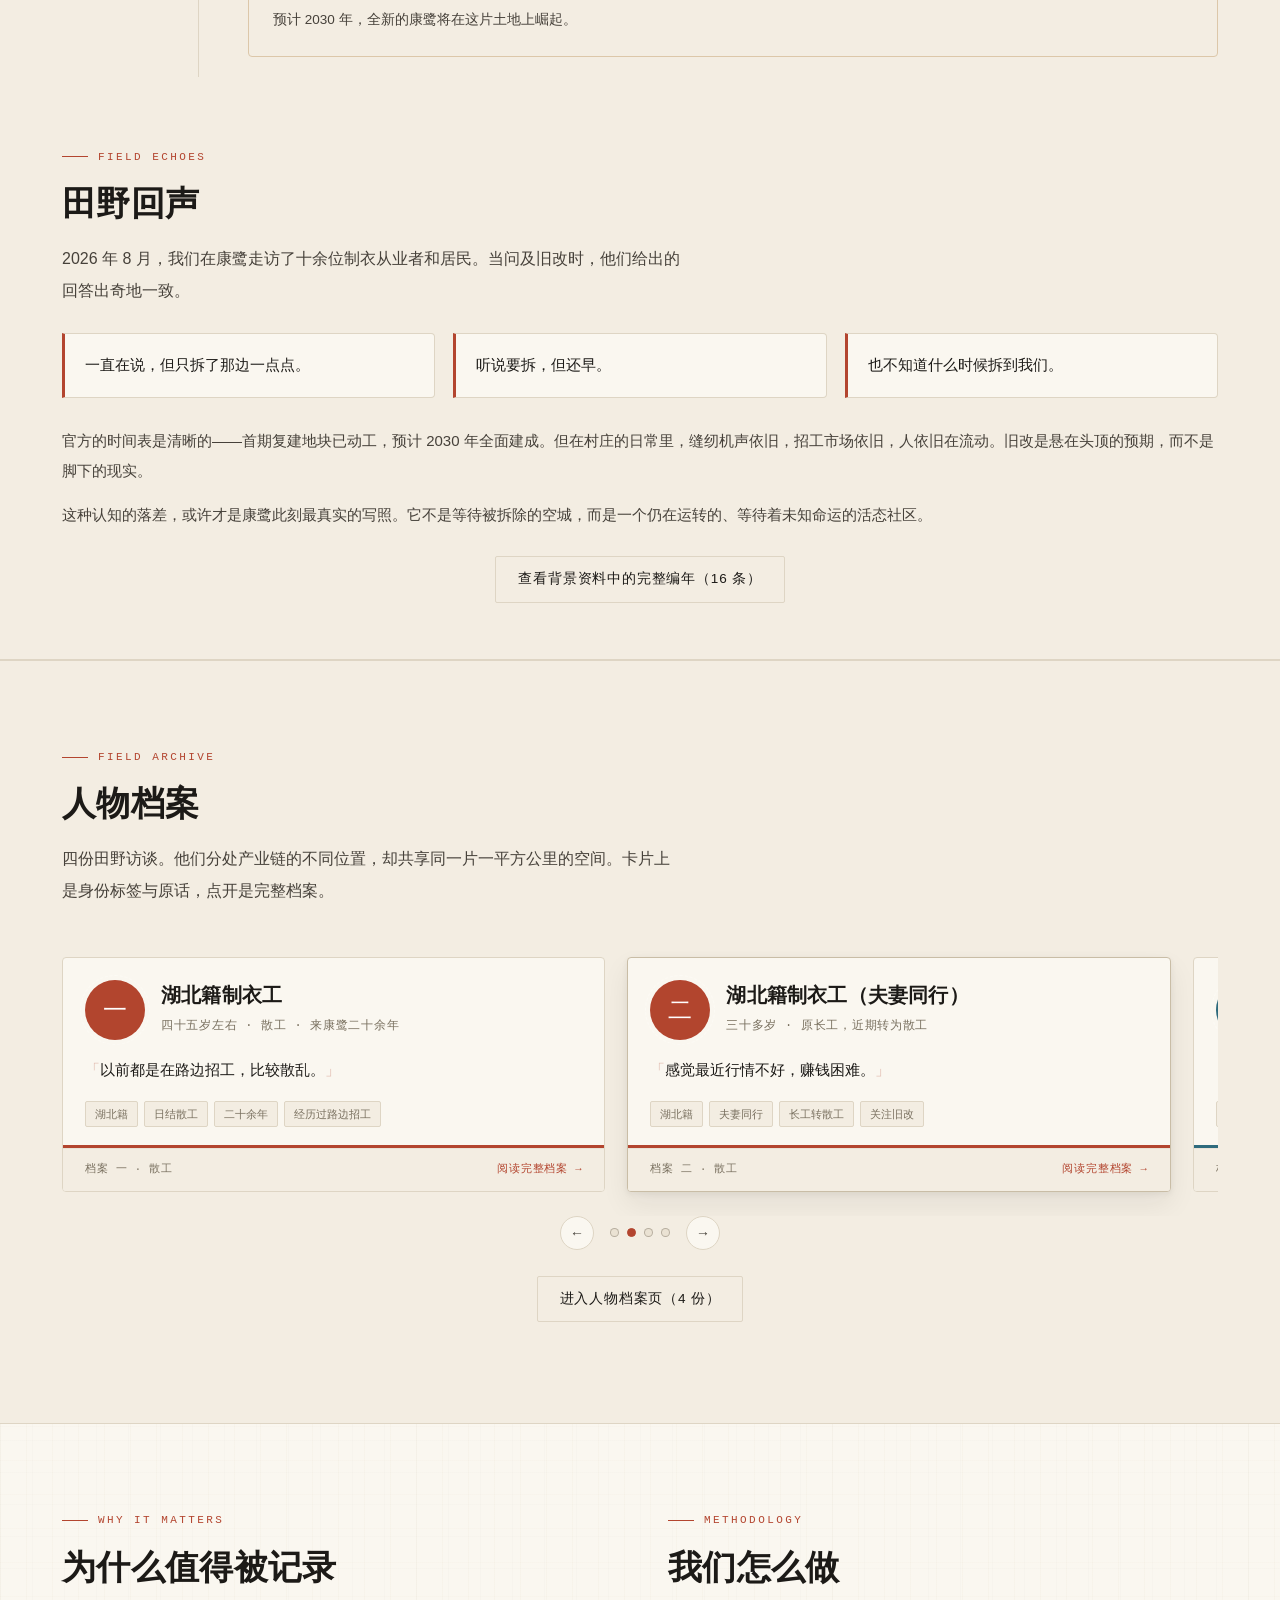
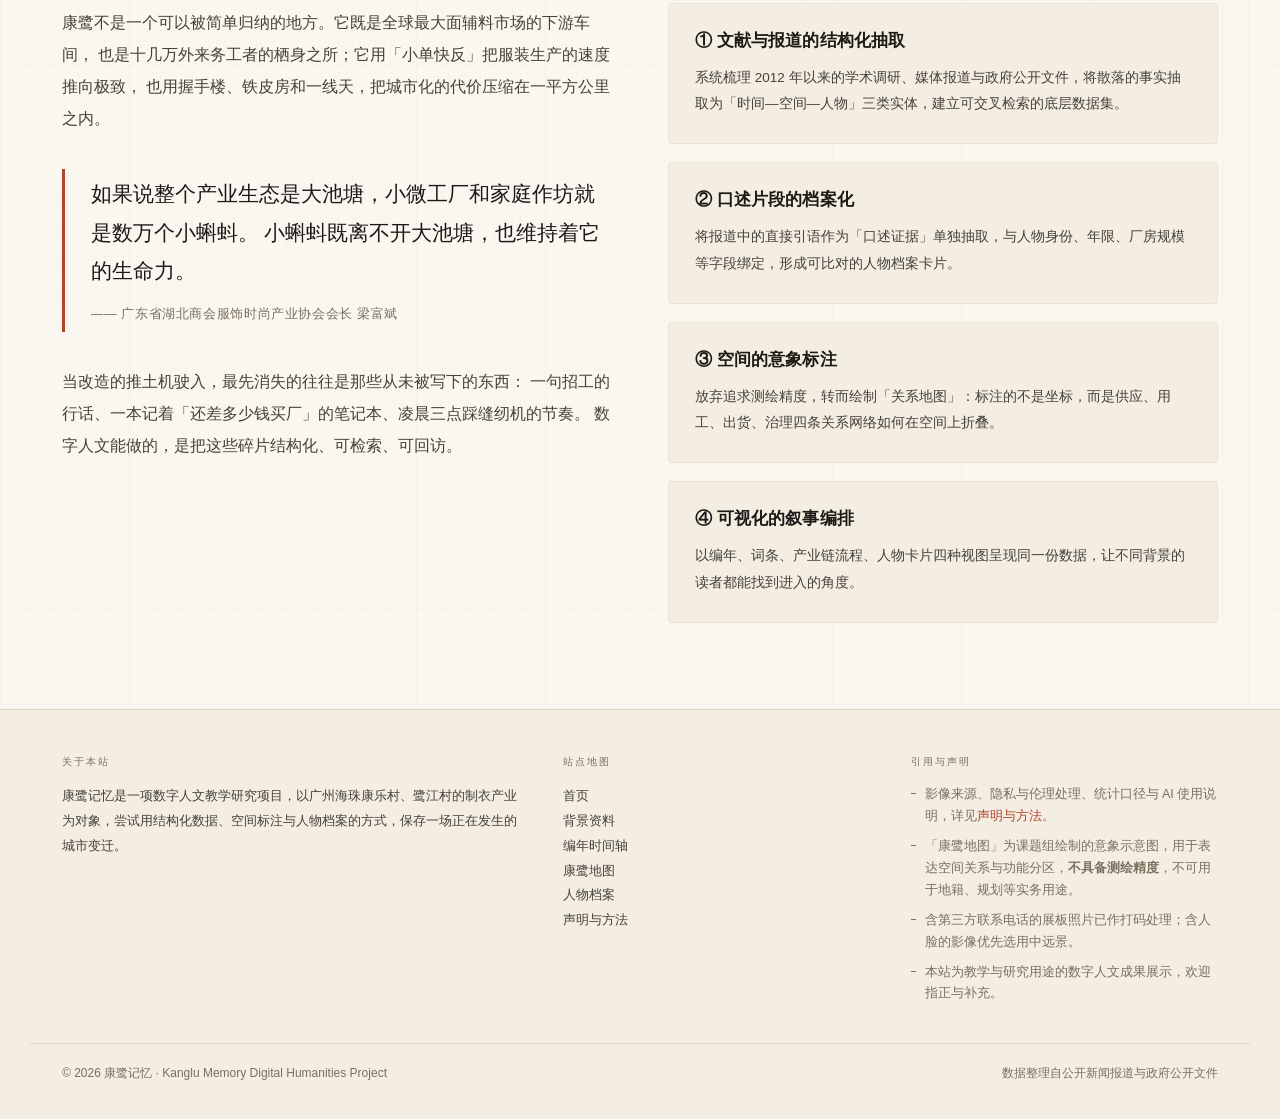
==== commit 1f885452: "分享卡片：og/twitter meta + 站点图标 + 1200x630 分享图 之前把链接发到微信/QQ 里只有一行干巴巴的标题，因为页面没有任何分享卡片信息。  新增： - kanglu-dh" ====
--- a/kanglu-dh/index.html
+++ b/kanglu-dh/index.html
@@ -6,6 +6,21 @@
 <title>康鹭记忆 · 广州康鹭制衣村数字人文调研</title>
 <meta name="description" content="康鹭记忆：以数字人文方法记录广州海珠康乐村、鹭江村制衣产业的空间、产业与人物档案。">
 <link rel="stylesheet" href="assets/css/style.css">
+<!-- share-card -->
+  <meta property="og:type" content="website">
+  <meta property="og:site_name" content="康鹭记忆">
+  <meta property="og:title" content="康鹭记忆 · 康乐村与鹭江村的数字人文记录">
+  <meta property="og:description" content="约 1.1 平方公里、近 2 万家制衣厂与档口、10 万+ 常住人口。用结构化数据、空间标注与人物口述，保存广州海珠康乐村与鹭江村这场正在发生的城市变迁。">
+  <meta property="og:image" content="https://sunset-sunrise-sun.github.io/---/kanglu-dh/assets/img/share-card.jpg">
+  <meta property="og:image:width" content="1200">
+  <meta property="og:image:height" content="630">
+  <meta property="og:url" content="https://sunset-sunrise-sun.github.io/---/kanglu-dh/index.html">
+  <meta name="twitter:card" content="summary_large_image">
+  <meta name="twitter:title" content="康鹭记忆 · 康乐村与鹭江村的数字人文记录">
+  <meta name="twitter:description" content="约 1.1 平方公里、近 2 万家制衣厂与档口、10 万+ 常住人口。用结构化数据、空间标注与人物口述，保存广州海珠康乐村与鹭江村这场正在发生的城市变迁。">
+  <meta name="twitter:image" content="https://sunset-sunrise-sun.github.io/---/kanglu-dh/assets/img/share-card.jpg">
+  <link rel="icon" href="assets/img/icon-180.png">
+  <link rel="apple-touch-icon" href="assets/img/icon-180.png">
 </head>
 <body data-page="home">
 
--- a/kanglu-dh/assets/css/style.css
+++ b/kanglu-dh/assets/css/style.css
@@ -1003,39 +1003,75 @@
 }
 
 /* ============================================================
-   AI 问答：右侧形象按钮 + 从右侧展开的对话框（约占屏幕 1/4）
+   AI 问答：可自由拖动的小白鹭 + 贴着它弹出的小对话框
    ============================================================ */
-.ai-launch{
-  position:fixed; right:0; top:50%; transform:translateY(-50%); z-index:120;
-  display:flex; flex-direction:column; align-items:center; gap:7px;
-  padding:14px 10px 12px 11px;
-  border:1px solid var(--line); border-right:0;
-  border-radius:var(--radius) 0 0 var(--radius);
-  background:var(--paper); box-shadow:var(--shadow-md); cursor:pointer; transition:.25s;
-}
-.ai-launch:hover{ background:var(--paper-2); }
+.ai-bird-wrap{
+  position:fixed; right:30px; bottom:30px; z-index:125;
+  width:clamp(76px, 8.5vw, 108px); height:clamp(76px, 8.5vw, 108px);
+  margin:0; padding:0; border:0; background:none;
+  cursor:grab; touch-action:none; user-select:none;
+  display:grid; place-items:center;
+  filter:drop-shadow(0 8px 18px rgba(28,26,23,.20));
+  /* transform 只用于转身（scaleX），给它加过渡：转身时有"翻过去"的过程而不是瞬间镜像。
+     位置用的是 left/top，不受这里影响。 */
+  transition:filter .25s ease, transform .34s cubic-bezier(.36,.15,.28,1);
+  -webkit-tap-highlight-color:transparent;
+}
+.ai-bird-wrap:hover{ filter:drop-shadow(0 12px 24px rgba(28,26,23,.26)); }
+.ai-bird-wrap:focus-visible{ outline:2px dashed var(--red); outline-offset:6px; border-radius:8px; }
+.ai-bird-wrap.dragging{ cursor:grabbing; filter:drop-shadow(0 16px 28px rgba(28,26,23,.32)); }
+/* 转身放在外层容器上：.ai-bird 上已经有 animation（aiBirdBob）在写 transform，
+   而 CSS 动画的优先级高于普通声明 —— 转身若写在 .ai-bird 上会被动画整个盖掉（踩过的坑） */
+.ai-bird-wrap.flip{ transform:scaleX(-1); }
+
+/* 小白鹭（默认形象，纯 SVG） */
+.ai-bird{
+  width:100%; height:100%; display:block; overflow:visible;
+  animation:aiBirdBob 4.2s ease-in-out infinite; transition:transform .3s ease;
+}
+.ai-bird-head{ transform-box:fill-box; transform-origin:55% 85%; }   /* 轴放在脖子处，转头才自然 */
+.ai-bird-eye{ transform-box:fill-box; transform-origin:center; animation:aiBirdBlink 5.2s ease-in-out infinite; }
+.ai-bird-wing{ transform-box:fill-box; transform-origin:80% 20%; transition:transform .3s ease; }
+.ai-bird-wrap:hover .ai-bird-wing{ transform:rotate(-9deg); }
+.ai-bird-wrap.asking .ai-bird{ animation:aiBirdHop .6s ease; }
+@keyframes aiBirdBob{ 0%,100%{ transform:translateY(0) } 50%{ transform:translateY(-3px) } }
+@keyframes aiBirdBlink{ 0%,90%,100%{ transform:scaleY(1) } 94%{ transform:scaleY(.12) } }
+@keyframes aiBirdHop{ 0%,100%{ transform:translateY(0) } 35%{ transform:translateY(-9px) } 70%{ transform:translateY(2px) } }
+
+/* 备用：文字或图片形象（配置 mascotText / mascotImg 时生效） */
 .ai-mascot{
   width:38px; height:38px; border-radius:50%; display:grid; place-items:center;
   background:var(--red); color:#fff; font-family:var(--serif); font-size:19px; font-weight:700;
-  box-shadow:0 0 0 3px rgba(179,69,47,.14);
-}
-.ai-mascot-img{ width:44px; height:44px; border-radius:50%; object-fit:cover; display:block; }
-.ai-launch-txt{
-  writing-mode:vertical-rl; font-family:var(--mono); font-size:10px;
-  letter-spacing:.12em; color:var(--ink-3);
-}
-html.ai-open .ai-launch{ opacity:0; pointer-events:none; }
-
+}
+.ai-mascot-img{ width:100%; height:100%; border-radius:50%; object-fit:cover; display:block; }
+.ai-hd .ai-bird, .ai-hd .ai-mascot-img{ width:34px; height:34px; animation:none; }
+
+/* 小气泡：贴着小白鹭弹出，高度随内容平滑长大（不再是固定大小的侧栏） */
 .ai-panel{
-  position:fixed; top:0; right:0; bottom:0; z-index:130;
-  width:clamp(320px, 26vw, 460px);
+  position:fixed; z-index:130;
+  width:min(88vw, 340px);
+  height:auto; max-height:min(72vh, 600px);
   display:flex; flex-direction:column;
-  background:var(--paper); border-left:1px solid var(--line); box-shadow:var(--shadow-lg);
-  transform:translateX(103%); transition:transform .34s cubic-bezier(.3,.8,.3,1);
-}
-.ai-panel.open{ transform:none; }
-
-.ai-hd{ display:flex; align-items:center; gap:12px; padding:16px 18px; border-bottom:1px solid var(--line); }
+  background:var(--paper); border:1px solid var(--line); border-radius:14px;
+  box-shadow:var(--shadow-lg);
+  opacity:0; transform:translateY(12px) scale(.9); pointer-events:none;
+  transition:opacity .2s ease,
+             transform .34s cubic-bezier(.34,1.56,.64,1),   /* 回弹 = 冒泡感 */
+             height .26s cubic-bezier(.3,1,.4,1);           /* 长文进来时"吹大" */
+}
+.ai-panel.open{ opacity:1; transform:none; pointer-events:auto; }
+
+/* 气泡小尾巴，指向小白鹭；弹出的缩放原点也落在这儿，像从它嘴里冒出来 */
+.ai-panel::after{
+  content:""; position:absolute; width:13px; height:13px; background:var(--paper);
+  border-right:1px solid var(--line); border-bottom:1px solid var(--line);
+}
+.ai-panel.tail-bottom{ transform-origin:var(--tail-x, 28px) 100%; }
+.ai-panel.tail-bottom::after{ left:var(--tail-x, 28px); bottom:-7px; transform:rotate(45deg); }
+.ai-panel.tail-top{ transform-origin:var(--tail-x, 28px) 0; }
+.ai-panel.tail-top::after{ left:var(--tail-x, 28px); top:-7px; transform:rotate(-135deg); }
+
+.ai-hd{ display:flex; align-items:center; gap:11px; padding:13px 15px; border-bottom:1px solid var(--line); }
 .ai-hd-tx b{ display:block; font-family:var(--serif); font-size:15px; }
 .ai-hd-tx i{ font-style:normal; font-family:var(--mono); font-size:10px; letter-spacing:.1em; color:var(--ink-3); }
 .ai-close{
@@ -1045,21 +1081,27 @@
 }
 .ai-close:hover{ border-color:var(--ink-3); color:var(--red); }
 
-.ai-log{ flex:1; overflow-y:auto; padding:18px; display:flex; flex-direction:column; gap:14px; }
+/* min-height:0 是必需的：flex 子项默认 min-height:auto，不设就无法内部滚动，
+   长回答会把气泡撑破而不是在内部滚动 */
+.ai-log{ flex:1; min-height:0; overflow-y:auto; padding:16px 16px 6px; display:flex; flex-direction:column; gap:12px; }
 .ai-msg{ font-size:13.5px; line-height:1.9; padding:11px 14px; border-radius:var(--radius); white-space:pre-wrap; }
 .ai-bot{ background:var(--paper-2); border:1px solid var(--line-soft); color:var(--ink-2); max-width:94%; }
 .ai-me{ align-self:flex-end; background:var(--ink); color:var(--paper); max-width:88%; }
 .ai-msg.typing::after{ content:"…"; animation:aiBlink 1.1s steps(1) infinite; }
 @keyframes aiBlink{ 50%{ opacity:.25 } }
-
-.ai-presets{ display:flex; flex-wrap:wrap; gap:7px; padding:0 18px 12px; }
+/* 回答里的站内跳转链接 */
+.ai-msg a{ color:var(--red); text-decoration:none; border-bottom:1px solid rgba(179,69,47,.3); }
+.ai-msg a:hover{ border-bottom-color:var(--red); }
+.ai-me a{ color:var(--paper); }
+
+.ai-presets{ display:flex; flex-wrap:wrap; gap:7px; padding:0 16px 10px; }
 .ai-chip{
   font-size:12px; padding:5px 11px; border:1px solid var(--line); border-radius:99px;
   background:var(--paper); color:var(--ink-2); cursor:pointer; transition:.2s;
 }
 .ai-chip:hover{ border-color:var(--red); color:var(--red); }
 
-.ai-form{ display:flex; gap:9px; padding:12px 18px 18px; border-top:1px solid var(--line); }
+.ai-form{ display:flex; gap:8px; padding:10px 16px 14px; border-top:1px solid var(--line); }
 .ai-input{
   flex:1; min-width:0; padding:10px 12px; border:1px solid var(--line); border-radius:var(--radius);
   background:var(--paper); font-family:inherit; font-size:13.5px; color:var(--ink);
@@ -1072,10 +1114,9 @@
 .ai-send:hover{ background:var(--red); border-color:var(--red); }
 .ai-send:disabled{ opacity:.5; cursor:default; }
 
-@media (max-width:900px){
-  .ai-panel{ width:min(88vw, 420px); }
-  .ai-launch-txt{ display:none; }
-  .ai-launch{ padding:12px 10px; }
+@media (max-width:760px){
+  .ai-bird-wrap{ right:16px; bottom:16px; }
+  .ai-panel{ width:min(92vw, 340px); height:min(58vh, 400px); }
 }
 
 @media (max-width:1080px){
